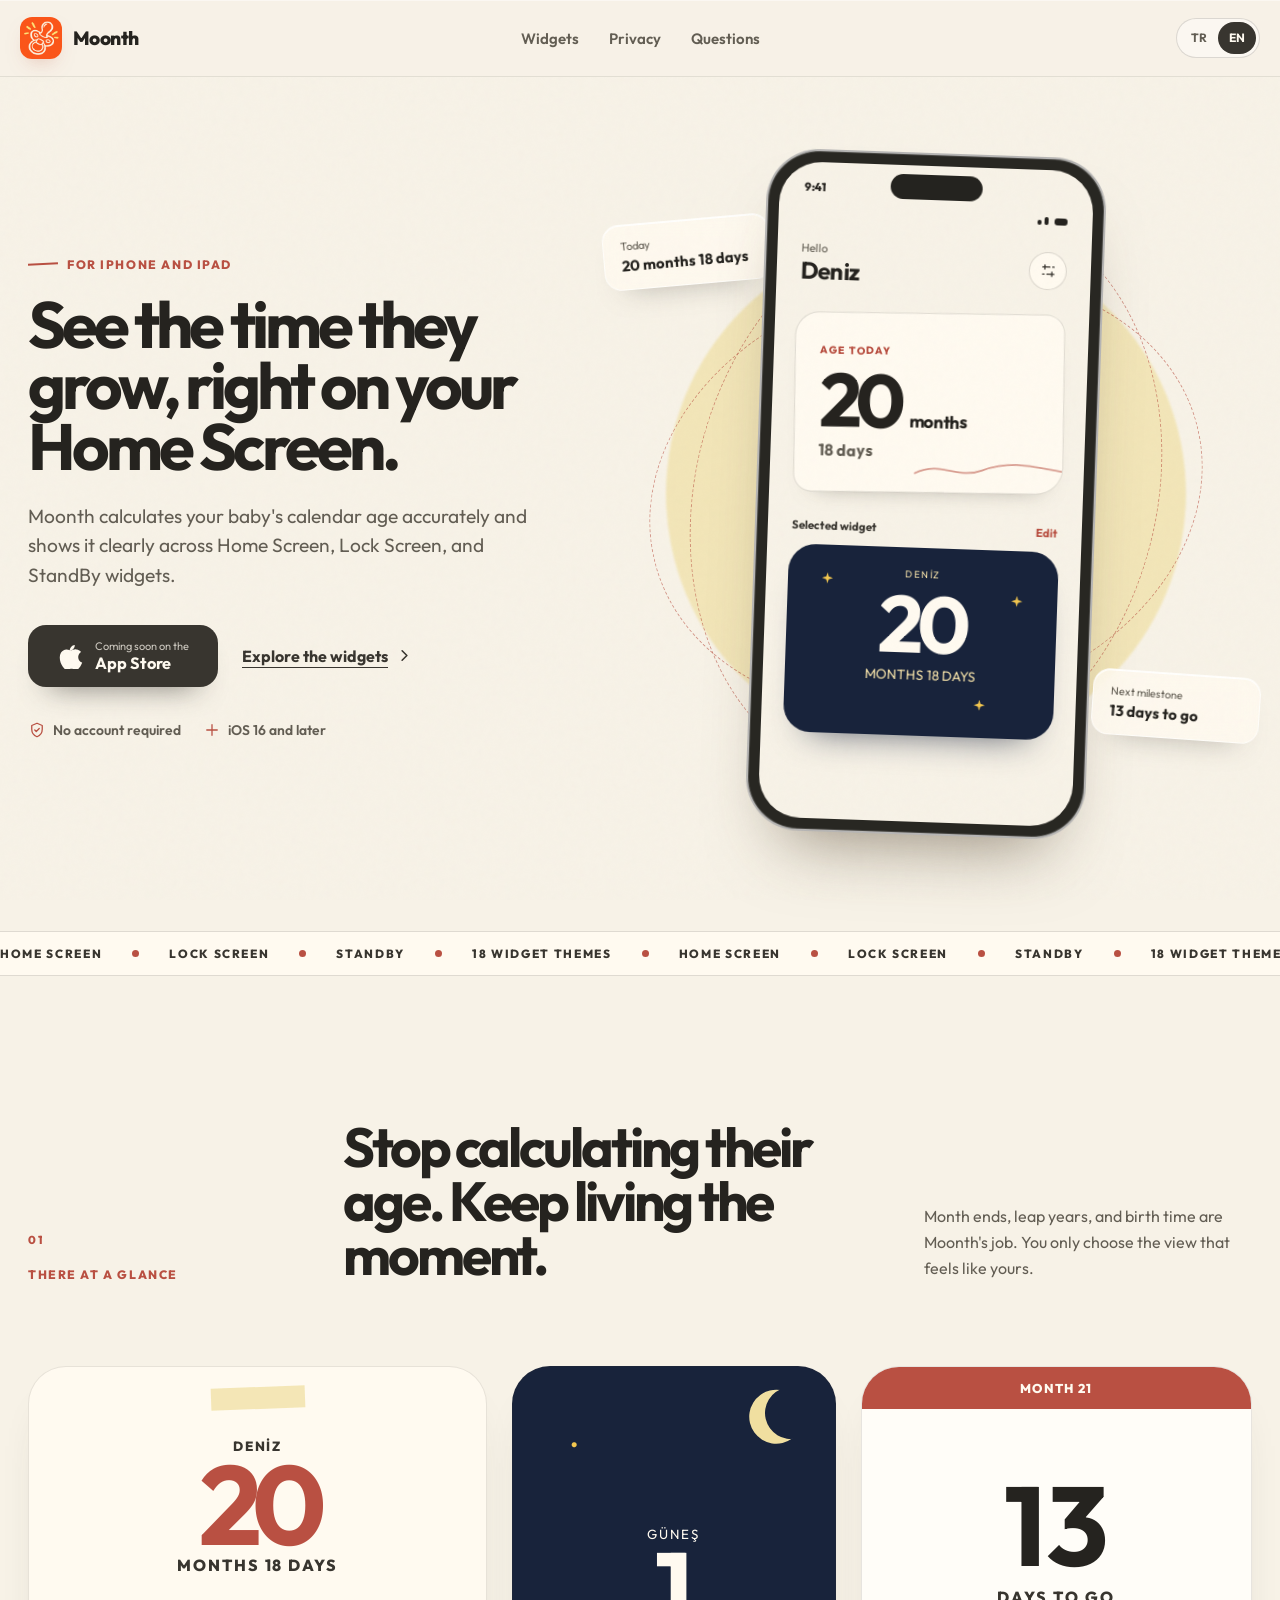
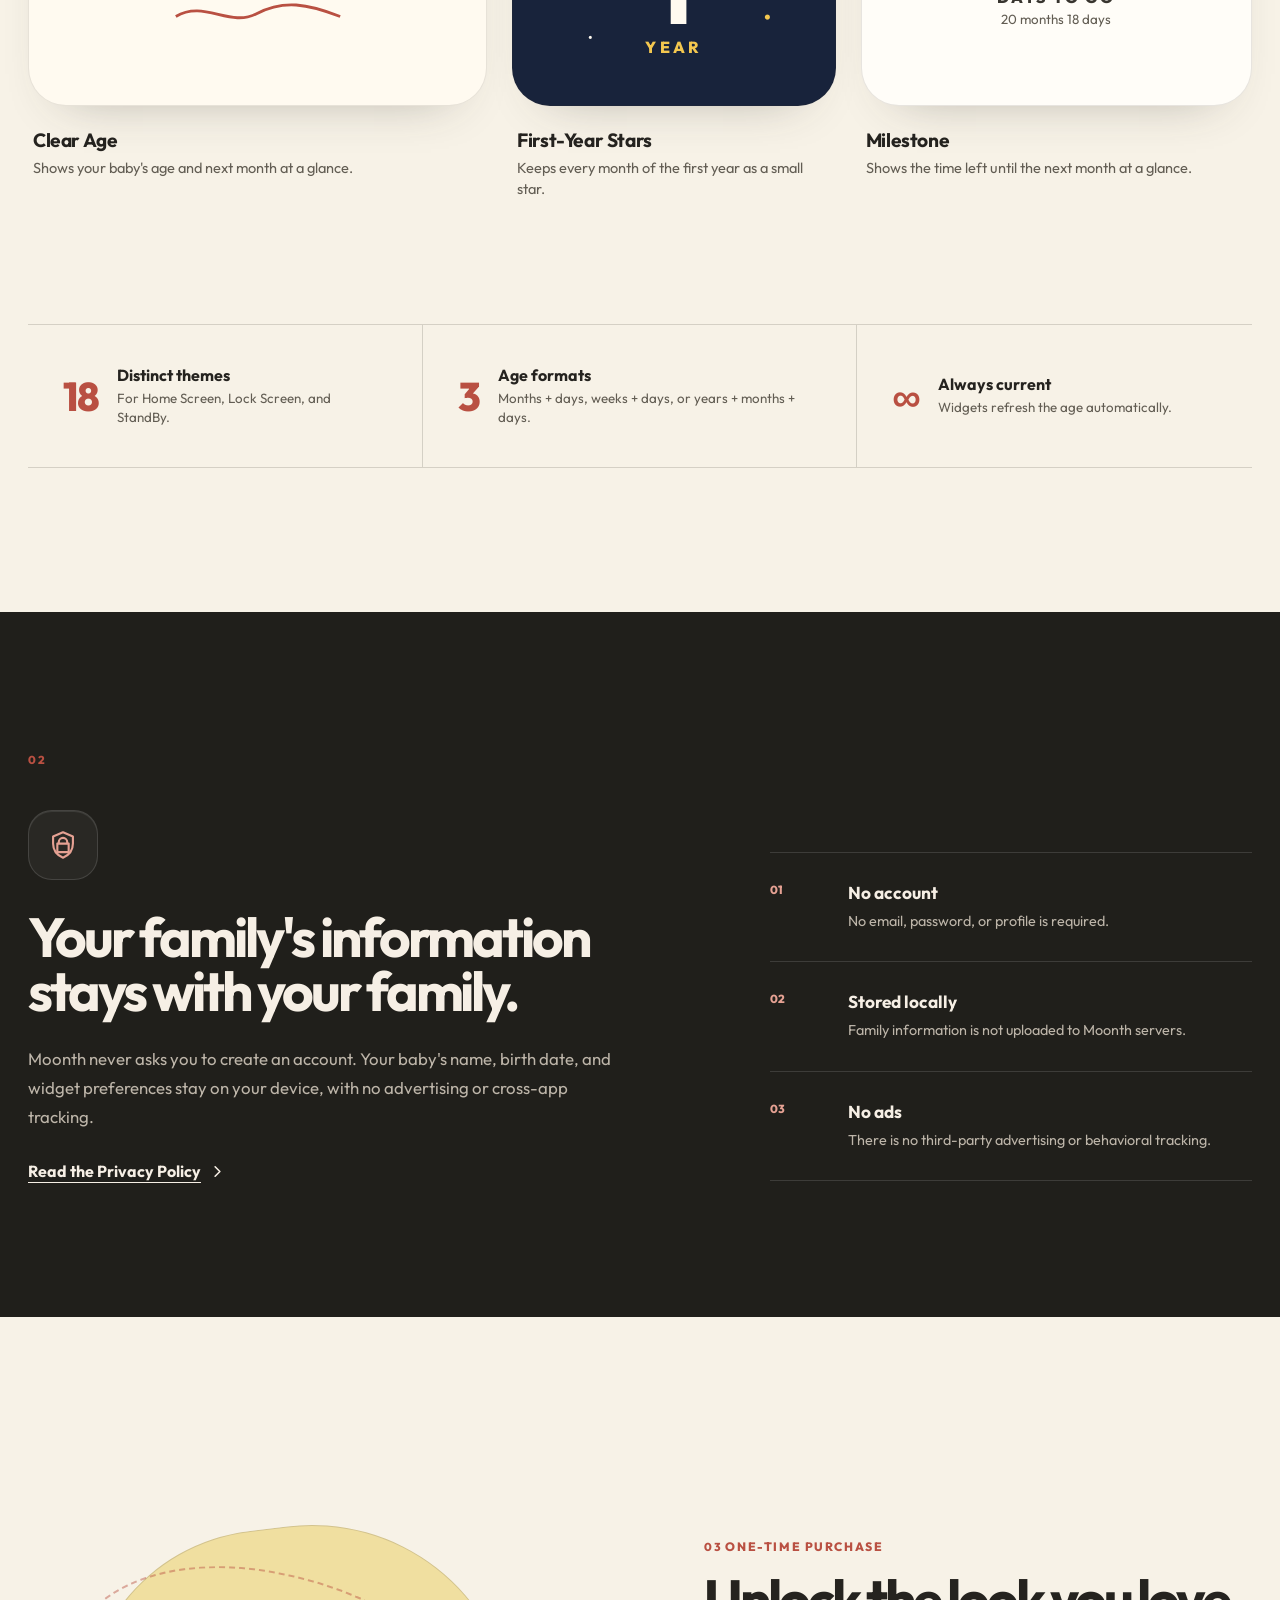
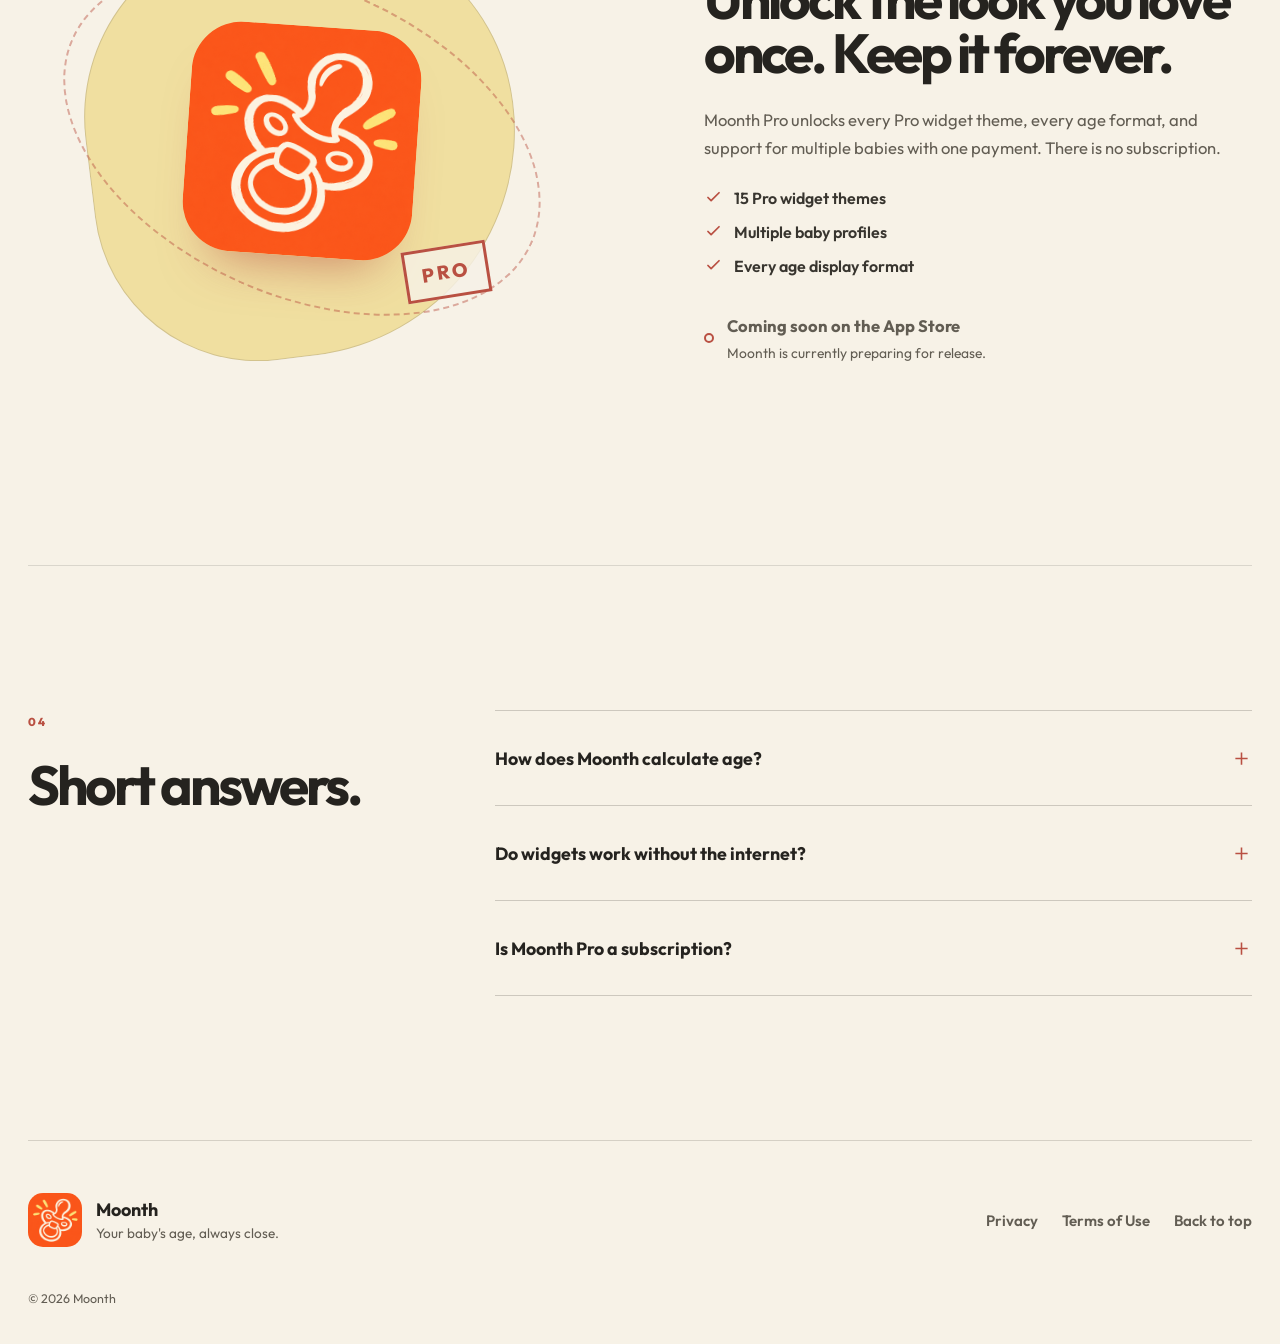
==== index.html @ f1e4c57f "feat: Moonth bebek aylık yaş takibi ve widget altyapısı - Native iOS & WidgetKit: SwiftUI mimarisi, " ====
<!doctype html>
<html lang="tr">
<head>
  <meta charset="utf-8">
  <meta name="viewport" content="width=device-width, initial-scale=1">
  <meta name="theme-color" content="#f7f2e7">
  <meta name="description" content="Moonth, bebeğinizin yaşını takvimsel olarak hesaplar ve ana ekran ile kilit ekranı widget'larında gösterir.">
  <meta property="og:type" content="website">
  <meta property="og:title" content="Moonth — Bebeğinizin yaşı, her an yanınızda">
  <meta property="og:description" content="Takvimsel yaş, güzel widget'lar ve özel anlar. Hesap açmadan, verileriniz cihazınızda kalır.">
  <meta property="og:image" content="assets/app-icon.png">
  <meta property="og:locale" content="tr_TR">
  <title>Moonth — Baby Month Counter</title>
  <link rel="icon" href="assets/app-icon.png">
  <link rel="apple-touch-icon" href="assets/app-icon.png">
  <link rel="stylesheet" href="styles.css?v=3">
  <script src="script.js?v=4" defer></script>
</head>
<body>
  <a class="skip-link" href="#main" data-i18n="skip">İçeriğe geç</a>

  <header class="site-header">
    <nav class="nav-shell" aria-label="Ana menü">
      <a class="brand" href="#top" aria-label="Moonth ana sayfa">
        <img src="assets/app-icon.png" alt="" width="42" height="42">
        <span>Moonth</span>
      </a>
      <div class="nav-links">
        <a href="#widgets" data-i18n="navWidgets">Widget'lar</a>
        <a href="#privacy" data-i18n="navPrivacy">Gizlilik</a>
        <a href="#questions" data-i18n="navQuestions">Sorular</a>
      </div>
      <div class="language-switch" role="group" aria-label="Dil seçimi">
        <button class="language-button is-active" type="button" data-language="tr" aria-pressed="true">TR</button>
        <button class="language-button" type="button" data-language="en" aria-pressed="false">EN</button>
      </div>
    </nav>
  </header>

  <main id="main">
    <section class="hero" id="top">
      <div class="hero-copy reveal">
        <div class="eyebrow"><span class="eyebrow-mark"></span><span data-i18n="eyebrow">iPhone ve iPad için</span></div>
        <h1 data-i18n="heroTitle">Büyürken geçen zamanı, ana ekranınızda görün.</h1>
        <p class="hero-lead" data-i18n="heroLead">Moonth, bebeğinizin takvimsel yaşını doğru hesaplar; ana ekran, kilit ekranı ve StandBy widget'larında sakin ve anlaşılır biçimde gösterir.</p>
        <div class="hero-actions">
          <a class="button button-primary" href="#download">
            <svg aria-hidden="true" viewBox="0 0 24 24"><path d="M15.2 5.4c.8-1 1.3-2.3 1.2-3.6-1.2.1-2.6.8-3.4 1.8-.7.8-1.3 2.1-1.2 3.3 1.3.1 2.6-.6 3.4-1.5ZM19.6 13.1c0-3.1 2.6-4.6 2.7-4.7-1.5-2.2-3.8-2.5-4.6-2.5-2-.2-3.8 1.1-4.8 1.1-1 0-2.5-1.1-4.1-1-2.1 0-4.1 1.2-5.2 3.1-2.2 3.8-.6 9.5 1.6 12.6 1.1 1.5 2.3 3.2 4 3.1 1.6-.1 2.2-1 4.2-1 1.9 0 2.5 1 4.2 1 1.7 0 2.8-1.5 3.9-3.1 1.2-1.8 1.7-3.5 1.7-3.6-.1 0-3.6-1.4-3.6-5Z"/></svg>
            <span><small data-i18n="downloadLabel">App Store'da</small><strong data-i18n="downloadText">Yakında</strong></span>
          </a>
          <a class="text-link" href="#widgets"><span data-i18n="explore">Widget'ları keşfet</span><svg aria-hidden="true" viewBox="0 0 24 24"><path d="m9 18 6-6-6-6"/></svg></a>
        </div>
        <div class="trust-line" aria-label="Ürün özellikleri">
          <span><svg aria-hidden="true" viewBox="0 0 24 24"><path d="M12 3 5 6v5c0 4.8 2.9 8.3 7 10 4.1-1.7 7-5.2 7-10V6l-7-3Z"/><path d="m9 12 2 2 4-4"/></svg><span data-i18n="trustPrivate">Hesap gerektirmez</span></span>
          <span><svg aria-hidden="true" viewBox="0 0 24 24"><path d="M5 12h14M12 5v14"/></svg><span data-i18n="trustIos">iOS 16 ve üzeri</span></span>
        </div>
      </div>

      <div class="hero-visual reveal" aria-label="Moonth uygulama ve widget önizlemesi">
        <div class="orbit orbit-one"></div>
        <div class="orbit orbit-two"></div>
        <div class="floating-note note-top"><span data-i18n="noteAge">Bugün</span><strong data-i18n="sampleAge">20 ay 18 gün</strong></div>
        <div class="phone" role="img" aria-label="Moonth uygulama ekranı">
          <div class="phone-speaker"></div>
          <div class="phone-screen">
            <div class="phone-status"><span>9:41</span><span class="status-symbols"><i></i><i></i><i></i></span></div>
            <div class="app-head"><div><span data-i18n="greeting">Merhaba</span><strong>Deniz</strong></div><div class="round-control"><svg aria-hidden="true" viewBox="0 0 24 24"><path d="M4 7h10M18 7h2M4 17h2M10 17h10M7 4v6M17 14v6"/></svg></div></div>
            <div class="age-paper">
              <span data-i18n="ageLabel">Bugünkü yaşı</span>
              <strong>20 <em data-i18n="months">ay</em></strong>
              <p>18 <span data-i18n="days">gün</span></p>
              <svg class="paper-line" aria-hidden="true" viewBox="0 0 180 30"><path d="M3 20c30-15 50 7 78-4s49-8 96 1"/></svg>
            </div>
            <div class="mini-title"><strong data-i18n="selectedWidget">Seçili widget</strong><span data-i18n="edit">Düzenle</span></div>
            <div class="widget-preview">
              <div class="star star-a"></div><div class="star star-b"></div><div class="star star-c"></div>
              <span>DENİZ</span><strong>20</strong><p data-i18n="sampleAgeCompact"><b>AY</b> 18 GÜN</p>
            </div>
          </div>
        </div>
        <div class="floating-note note-bottom"><span data-i18n="nextMilestone">Sonraki dönüm noktası</span><strong data-i18n="nextMilestoneValue">13 gün kaldı</strong></div>
      </div>
    </section>

    <section class="marquee" aria-hidden="true">
      <div class="marquee-track">
        <span data-i18n="marqueeHome">ANA EKRAN</span><i></i><span data-i18n="marqueeLock">KİLİT EKRANI</span><i></i><span>STANDBY</span><i></i><span data-i18n="marqueeThemes">18 WIDGET TEMASI</span><i></i><span data-i18n="marqueeHome">ANA EKRAN</span><i></i><span data-i18n="marqueeLock">KİLİT EKRANI</span><i></i><span>STANDBY</span><i></i><span data-i18n="marqueeThemes">18 WIDGET TEMASI</span><i></i>
      </div>
    </section>

    <section class="section widgets-section" id="widgets">
      <div class="section-heading reveal">
        <div><span class="section-index">01</span><span class="eyebrow" data-i18n="widgetsEyebrow">Her bakışta yanında</span></div>
        <h2 data-i18n="widgetsTitle">Yaşını hesaplamak yerine, anı yaşamaya devam edin.</h2>
        <p data-i18n="widgetsLead">Ay sonları, artık yıllar ve doğum saati Moonth'un işi. Siz yalnızca size uygun görünümü seçin.</p>
      </div>

      <div class="widget-gallery reveal">
        <article class="widget-item widget-paper">
          <div class="widget-canvas">
            <span class="tape"></span><small>DENİZ</small><strong>20</strong><p data-i18n="sampleAgeCompact">AY 18 GÜN</p><svg aria-hidden="true" viewBox="0 0 120 30"><path d="M2 18c20-12 38 8 57-2s36-7 59 2"/></svg>
          </div>
          <h3 data-i18n="themeNotebook">Net Yaş</h3>
          <p data-i18n="themeNotebookDesc">Sıcak, kişisel ve her duvar kâğıdına uyumlu.</p>
        </article>
        <article class="widget-item widget-night">
          <div class="widget-canvas">
            <div class="moon-shape"></div><div class="night-stars"></div><small>GÜNEŞ</small><strong>1</strong><p data-i18n="year">YIL</p>
          </div>
          <h3 data-i18n="themeNight">İlk Yıl Yıldızları</h3>
          <p data-i18n="themeNightDesc">İlk yılın her ayını küçük bir yıldızla saklar.</p>
        </article>
        <article class="widget-item widget-mile">
          <div class="widget-canvas">
            <div class="mile-band" data-i18n="monthTwentyOne">21. AY</div><strong>13</strong><p data-i18n="daysLeft">GÜN KALDI</p><small data-i18n="sampleAge">20 ay 18 gün</small>
          </div>
          <h3 data-i18n="themeMilestone">Kilometre Taşı</h3>
          <p data-i18n="themeMilestoneDesc">Bir sonraki aya kalan zamanı net gösterir.</p>
        </article>
      </div>

      <div class="feature-lines reveal">
        <div><span>18</span><p><strong data-i18n="featureThemes">Farklı tema</strong><small data-i18n="featureThemesDesc">Ana ekran, kilit ekranı ve StandBy için.</small></p></div>
        <div><span>3</span><p><strong data-i18n="featureFormats">Yaş formatı</strong><small data-i18n="featureFormatsDesc">Ay + gün, hafta + gün veya yıl + ay + gün.</small></p></div>
        <div><span>∞</span><p><strong data-i18n="featureMoments">Her gün güncel</strong><small data-i18n="featureMomentsDesc">Widget'lar yaş bilgisini kendileri yeniler.</small></p></div>
      </div>
    </section>

    <section class="privacy-section" id="privacy">
      <div class="privacy-shell">
        <div class="privacy-copy reveal">
          <span class="section-index">02</span>
          <div class="privacy-symbol"><svg aria-hidden="true" viewBox="0 0 24 24"><path d="M12 3 5 6v5c0 4.8 2.9 8.3 7 10 4.1-1.7 7-5.2 7-10V6l-7-3Z"/><path d="M9 11v-1a3 3 0 0 1 6 0v1M8 11h8v6H8z"/></svg></div>
          <h2 data-i18n="privacyTitle">Ailenizin bilgisi, ailenizde kalır.</h2>
          <p data-i18n="privacyLead">Moonth hesap açmanızı istemez. Bebeğinizin adı, doğum tarihi ve widget tercihleriniz cihazınızda tutulur; reklam veya çapraz uygulama takibi yapılmaz.</p>
          <a class="text-link text-link-light" href="privacy.html"><span data-i18n="readPrivacy">Gizlilik politikasını okuyun</span><svg aria-hidden="true" viewBox="0 0 24 24"><path d="m9 18 6-6-6-6"/></svg></a>
        </div>
        <div class="privacy-list reveal">
          <div><span>01</span><p><strong data-i18n="privacyNoAccount">Hesap yok</strong><small data-i18n="privacyNoAccountDesc">E-posta, parola veya profil oluşturmanız gerekmez.</small></p></div>
          <div><span>02</span><p><strong data-i18n="privacyLocal">Yerel saklama</strong><small data-i18n="privacyLocalDesc">Aile bilgileri Moonth sunucularına yüklenmez.</small></p></div>
          <div><span>03</span><p><strong data-i18n="privacyNoAds">Reklam yok</strong><small data-i18n="privacyNoAdsDesc">Üçüncü taraf reklam ve davranış takibi bulunmaz.</small></p></div>
        </div>
      </div>
    </section>

    <section class="section pro-section" id="download">
      <div class="pro-art reveal" aria-hidden="true">
        <div class="pro-orbit"></div>
        <img src="assets/app-icon.png" alt="" width="230" height="230">
        <span class="pro-stamp">PRO</span>
      </div>
      <div class="pro-copy reveal">
        <span class="section-index">03</span>
        <span class="eyebrow" data-i18n="proEyebrow">Tek seferlik satın alım</span>
        <h2 data-i18n="proTitle">Sevdiğiniz görünümü bir kez açın, hep kullanın.</h2>
        <p data-i18n="proLead">Moonth Pro; tüm Pro widget temalarını, tüm yaş formatlarını ve birden fazla bebek desteğini tek ödemeyle açar. Abonelik yoktur.</p>
        <ul>
          <li><svg aria-hidden="true" viewBox="0 0 24 24"><path d="m5 12 4 4L19 6"/></svg><span data-i18n="proItem1">15 Pro widget teması</span></li>
          <li><svg aria-hidden="true" viewBox="0 0 24 24"><path d="m5 12 4 4L19 6"/></svg><span data-i18n="proItem2">Birden fazla bebek profili</span></li>
          <li><svg aria-hidden="true" viewBox="0 0 24 24"><path d="m5 12 4 4L19 6"/></svg><span data-i18n="proItem3">Tüm yaş gösterim biçimleri</span></li>
        </ul>
        <div class="release-note"><span></span><p><strong data-i18n="comingSoon">App Store'da yakında</strong><small data-i18n="comingSoonDesc">Moonth şu anda yayına hazırlanıyor.</small></p></div>
      </div>
    </section>

    <section class="section faq-section" id="questions">
      <div class="faq-heading reveal">
        <span class="section-index">04</span>
        <h2 data-i18n="faqTitle">Kısa cevaplar.</h2>
      </div>
      <div class="faq-list reveal">
        <details>
          <summary><span data-i18n="faqOneQ">Moonth yaş hesabını nasıl yapıyor?</span><svg aria-hidden="true" viewBox="0 0 24 24"><path d="M12 5v14M5 12h14"/></svg></summary>
          <p data-i18n="faqOneA">Takvim aylarını esas alır; ay sonu ve artık yıl gibi durumları otomatik olarak doğru biçimde ele alır.</p>
        </details>
        <details>
          <summary><span data-i18n="faqTwoQ">Widget'lar internet olmadan çalışır mı?</span><svg aria-hidden="true" viewBox="0 0 24 24"><path d="M12 5v14M5 12h14"/></svg></summary>
          <p data-i18n="faqTwoA">Evet. Yaş bilgisi cihazınızda hesaplanır ve widget tarafından düzenli olarak güncellenir.</p>
        </details>
        <details>
          <summary><span data-i18n="faqThreeQ">Moonth Pro abonelik mi?</span><svg aria-hidden="true" viewBox="0 0 24 24"><path d="M12 5v14M5 12h14"/></svg></summary>
          <p data-i18n="faqThreeA">Hayır. Moonth Pro tek seferlik, yenilenmeyen bir uygulama içi satın alımdır.</p>
        </details>
      </div>
    </section>
  </main>

  <footer class="site-footer">
    <div class="footer-brand"><img src="assets/app-icon.png" alt="" width="54" height="54"><div><strong>Moonth</strong><span data-i18n="footerTagline">Bebeğinizin yaşı, her an yanınızda.</span></div></div>
    <div class="footer-links">
      <a href="privacy.html" data-i18n="footerPrivacy">Gizlilik</a>
      <a href="terms.html" data-i18n="footerTerms">Kullanım Koşulları</a>
      <a href="#top" data-i18n="backTop">Başa dön</a>
    </div>
    <p>© <span id="year">2026</span> Moonth</p>
  </footer>
</body>
</html>
---- styles.css ----
@import url('https://fonts.googleapis.com/css2?family=Outfit:wght@400;500;600;700;800&display=swap');

:root {
  color-scheme: light;
  --ground: #f7f2e7;
  --paper: #fffaf0;
  --surface: #fffdf8;
  --ink: #38352f;
  --ink-strong: #25231f;
  --muted: #625d53;
  --line: #b3ac9d;
  --accent: #b95042;
  --accent-soft: #f0d1c7;
  --highlight: #f0dfa0;
  --dark: #201f1b;
  --dark-muted: #bdb5a9;
  --max: 1240px;
  --ease: cubic-bezier(.16, 1, .3, 1);
}

* { box-sizing: border-box; }
html { scroll-behavior: smooth; }
body { margin: 0; overflow-x: hidden; background: var(--ground); color: var(--ink); font-family: "Outfit", ui-rounded, -apple-system, BlinkMacSystemFont, "Segoe UI", sans-serif; }
body::after { content: ""; position: fixed; inset: 0; pointer-events: none; opacity: .18; background-image: url("data:image/svg+xml,%3Csvg viewBox='0 0 180 180' xmlns='http://www.w3.org/2000/svg'%3E%3Cfilter id='n'%3E%3CfeTurbulence type='fractalNoise' baseFrequency='.75' numOctaves='3' stitchTiles='stitch'/%3E%3C/filter%3E%3Crect width='100%25' height='100%25' filter='url(%23n)' opacity='.12'/%3E%3C/svg%3E"); mix-blend-mode: multiply; }
a { color: inherit; }
button, a { -webkit-tap-highlight-color: transparent; }
svg { display: block; }
.skip-link { position: fixed; top: 12px; left: 12px; z-index: 20; transform: translateY(-150%); padding: 10px 14px; border-radius: 10px; background: var(--dark); color: white; }
.skip-link:focus { transform: translateY(0); }
.site-header { position: sticky; top: 0; z-index: 10; border-bottom: 1px solid rgba(56,53,47,.1); background: rgba(247,242,231,.86); backdrop-filter: blur(18px); box-shadow: inset 0 1px 0 rgba(255,255,255,.45); }
.nav-shell { width: min(calc(100% - 40px), var(--max)); min-height: 76px; margin: auto; display: grid; grid-template-columns: 1fr auto 1fr; align-items: center; gap: 28px; }
.brand { width: max-content; display: inline-flex; align-items: center; gap: 11px; color: var(--ink-strong); font-size: 1.2rem; font-weight: 800; text-decoration: none; letter-spacing: -.03em; }
.brand img { border-radius: 12px; box-shadow: 0 9px 22px -12px rgba(185,80,66,.65); }
.nav-links { display: flex; gap: 30px; }
.nav-links a, .footer-links a { color: var(--muted); font-size: .94rem; font-weight: 600; text-decoration: none; transition: color .25s var(--ease); }
.nav-links a:hover, .footer-links a:hover { color: var(--accent); }
.language-switch { justify-self: end; display: flex; padding: 3px; border: 1px solid rgba(56,53,47,.16); border-radius: 999px; background: rgba(255,255,255,.4); }
.language-button { min-width: 38px; min-height: 32px; border: 0; border-radius: 999px; background: transparent; color: var(--muted); font: 700 .75rem/1 "Outfit", sans-serif; cursor: pointer; transition: transform .25s var(--ease), background .25s var(--ease), color .25s var(--ease); }
.language-button.is-active { background: var(--ink); color: var(--paper); }
.language-button:active { transform: scale(.96); }

.hero { width: min(calc(100% - 56px), var(--max)); min-height: calc(100dvh - 76px); margin: auto; display: grid; grid-template-columns: minmax(0, .9fr) minmax(480px, 1.1fr); align-items: center; gap: 40px; padding: 72px 0 92px; }
.hero-copy { align-self: center; max-width: 620px; }
.eyebrow { display: inline-flex; align-items: center; gap: 9px; color: var(--accent); font-size: .76rem; font-weight: 800; letter-spacing: .13em; text-transform: uppercase; }
.eyebrow-mark { width: 30px; height: 2px; background: currentColor; transform: rotate(-3deg); }
h1, h2, h3, p { margin-top: 0; }
h1 { max-width: 13ch; margin: 22px 0 24px; color: var(--ink-strong); font-size: clamp(3.15rem, 5.1vw, 5.55rem); line-height: .94; letter-spacing: -.06em; }
.hero-lead { max-width: 57ch; margin-bottom: 34px; color: var(--muted); font-size: clamp(1.05rem, 1.5vw, 1.27rem); line-height: 1.55; }
.hero-actions { display: flex; align-items: center; flex-wrap: wrap; gap: 24px; }
.button { display: inline-flex; align-items: center; justify-content: center; gap: 12px; min-height: 62px; padding: 11px 22px; border-radius: 18px; text-decoration: none; transition: transform .3s var(--ease), background .3s var(--ease); }
.button:active, .text-link:active { transform: scale(.98); }
.button-primary { min-width: 190px; background: var(--ink); color: #fffaf0; box-shadow: 0 18px 30px -22px rgba(32,31,27,.8); }
.button-primary:hover { background: var(--accent); transform: translateY(-2px); }
.button svg { width: 26px; fill: currentColor; }
.button span { display: grid; text-align: left; }
.button small { font-size: .69rem; line-height: 1; opacity: .74; }
.button strong { margin-top: 3px; font-size: 1.02rem; line-height: 1; }
.text-link { display: inline-flex; align-items: center; gap: 7px; font-weight: 700; text-underline-offset: 5px; transition: gap .25s var(--ease), transform .25s var(--ease); }
.text-link:hover { gap: 12px; }
.text-link svg { width: 19px; fill: none; stroke: currentColor; stroke-width: 2; stroke-linecap: round; stroke-linejoin: round; }
.trust-line { display: flex; flex-wrap: wrap; gap: 22px; margin-top: 34px; color: var(--muted); font-size: .87rem; font-weight: 600; }
.trust-line > span { display: inline-flex; align-items: center; gap: 7px; }
.trust-line svg { width: 18px; fill: none; stroke: var(--accent); stroke-width: 1.7; stroke-linecap: round; stroke-linejoin: round; }

.hero-visual { position: relative; min-height: 690px; display: grid; place-items: center; isolation: isolate; }
.hero-visual::before { content: ""; position: absolute; width: 520px; height: 520px; border-radius: 50%; background: var(--highlight); opacity: .66; filter: blur(1px); z-index: -3; }
.orbit { position: absolute; border: 1.5px dashed rgba(185,80,66,.55); border-radius: 50%; z-index: -2; animation: orbit 30s linear infinite; }
.orbit-one { width: 560px; height: 430px; transform: rotate(-14deg); }
.orbit-two { width: 460px; height: 590px; transform: rotate(17deg); animation-direction: reverse; animation-duration: 36s; }
.phone { position: relative; width: 340px; height: 682px; padding: 11px; border: 2px solid rgba(255,255,255,.66); border-radius: 53px; background: #282722; box-shadow: 0 42px 70px -38px rgba(70,55,35,.58), inset 0 0 0 1px rgba(255,255,255,.15); transform: rotate(2deg); animation: phone-float 6s var(--ease) infinite alternate; }
.phone-speaker { position: absolute; z-index: 2; top: 20px; left: 50%; width: 92px; height: 25px; border-radius: 999px; background: #24231f; transform: translateX(-50%); }
.phone-screen { height: 100%; overflow: hidden; border-radius: 42px; background: var(--ground); }
.phone-status { height: 55px; padding: 17px 25px 0; display: flex; justify-content: space-between; color: var(--ink-strong); font-size: .72rem; font-weight: 800; }
.status-symbols { display: flex; align-items: end; gap: 3px; }
.status-symbols i { display: block; width: 4px; border-radius: 2px; background: currentColor; }
.status-symbols i:nth-child(1) { height: 5px; }.status-symbols i:nth-child(2) { height: 8px; }.status-symbols i:nth-child(3) { width: 13px; height: 7px; margin-left: 3px; border-radius: 3px; }
.app-head { padding: 23px 24px 14px; display: flex; justify-content: space-between; align-items: center; }
.app-head > div:first-child { display: grid; }
.app-head span { color: var(--muted); font-size: .72rem; }
.app-head strong { color: var(--ink-strong); font-size: 1.48rem; letter-spacing: -.035em; }
.round-control { width: 38px; height: 38px; display: grid; place-items: center; border: 1px solid rgba(56,53,47,.18); border-radius: 50%; background: var(--paper); }
.round-control svg { width: 17px; fill: none; stroke: var(--ink); stroke-width: 1.8; stroke-linecap: round; }
.age-paper { position: relative; margin: 10px 22px 0; padding: 25px 24px 31px; overflow: hidden; border: 1px solid rgba(56,53,47,.15); border-radius: 24px 19px 27px 18px; background: var(--paper); box-shadow: 0 14px 25px -23px rgba(56,53,47,.6); transform: rotate(-1.2deg); }
.age-paper > span { color: var(--accent); font-size: .65rem; font-weight: 800; letter-spacing: .1em; text-transform: uppercase; }
.age-paper strong { display: block; margin-top: 8px; color: var(--ink-strong); font-size: 4.7rem; line-height: .9; letter-spacing: -.07em; }
.age-paper strong em { font-size: 1.1rem; font-style: normal; letter-spacing: -.02em; }
.age-paper p { margin: 6px 0 0; color: var(--muted); font-size: 1rem; font-weight: 700; }
.paper-line { position: absolute; right: -5px; bottom: 10px; width: 155px; fill: none; stroke: var(--accent); stroke-width: 2; stroke-linecap: round; opacity: .55; }
.mini-title { margin: 28px 24px 12px; display: flex; justify-content: space-between; align-items: center; font-size: .72rem; }
.mini-title span { color: var(--accent); font-weight: 700; }
.widget-preview { position: relative; min-height: 188px; margin: 0 22px; padding: 20px; overflow: hidden; border-radius: 27px; background: #18233b; color: #f9e5ab; text-align: center; box-shadow: 0 22px 36px -26px rgba(24,35,59,.8); }
.widget-preview > span { display: block; font-size: .6rem; letter-spacing: .16em; }
.widget-preview > strong { display: block; margin-top: 8px; color: #fffaf0; font-size: 5rem; line-height: .9; letter-spacing: -.08em; }
.widget-preview p { margin: 6px 0 0; font-size: .85rem; }.widget-preview b { color: #f3c74f; }
.star { position: absolute; width: 11px; height: 11px; background: #f3c74f; clip-path: polygon(50% 0,61% 36%,100% 50%,61% 64%,50% 100%,39% 64%,0 50%,39% 36%); animation: twinkle 2.4s var(--ease) infinite alternate; }
.star-a { top: 28px; left: 34px; }.star-b { top: 45px; right: 35px; animation-delay: .7s; }.star-c { bottom: 27px; right: 69px; animation-delay: 1.2s; }
.floating-note { position: absolute; display: grid; gap: 3px; min-width: 168px; padding: 14px 17px; border: 1px solid rgba(255,255,255,.62); border-radius: 17px; background: rgba(255,250,240,.78); backdrop-filter: blur(14px); box-shadow: inset 0 1px 0 rgba(255,255,255,.9), 0 18px 30px -24px rgba(56,53,47,.5); }
.floating-note span { color: var(--muted); font-size: .69rem; }.floating-note strong { color: var(--ink-strong); font-size: .93rem; }
.note-top { top: 70px; left: 2px; transform: rotate(-5deg); }.note-bottom { right: -8px; bottom: 100px; transform: rotate(4deg); }

.marquee { overflow: hidden; border-block: 1px solid rgba(56,53,47,.16); background: var(--paper); }
.marquee-track { width: max-content; display: flex; align-items: center; gap: 30px; padding: 14px 0; animation: marquee 30s linear infinite; }
.marquee span { color: var(--ink); font-size: .74rem; font-weight: 800; letter-spacing: .14em; }.marquee i { width: 7px; height: 7px; border-radius: 50%; background: var(--accent); }

.section { width: min(calc(100% - 56px), var(--max)); margin: auto; padding: 144px 0; }
.section-heading { display: grid; grid-template-columns: .65fr 1.3fr .8fr; align-items: end; gap: 48px; }
.section-heading > div { display: grid; justify-items: start; gap: 20px; }
.section-index { color: var(--accent); font-size: .72rem; font-weight: 800; letter-spacing: .15em; }
.section h2, .privacy-section h2 { margin-bottom: 0; color: var(--ink-strong); font-size: clamp(2.5rem, 4.3vw, 5rem); line-height: .98; letter-spacing: -.055em; }
.section-heading p { margin: 0; color: var(--muted); line-height: 1.65; }
.widget-gallery { margin-top: 84px; display: grid; grid-template-columns: 1.22fr .86fr 1.04fr; gap: 25px; align-items: start; }
.widget-item { min-width: 0; }
.widget-item:nth-child(2), .widget-item:nth-child(3) { margin-top: 0; }
.widget-canvas { position: relative; height: 340px; min-height: 0; overflow: hidden; border: 1px solid rgba(56,53,47,.12); border-radius: 38px; box-shadow: 0 24px 50px -38px rgba(56,53,47,.45); transition: transform .5s var(--ease); }
.widget-item:hover .widget-canvas { transform: translateY(-8px) rotate(.5deg); }
.widget-item h3 { margin: 22px 5px 5px; color: var(--ink-strong); font-size: 1.2rem; letter-spacing: -.02em; }
.widget-item > p { margin-inline: 5px; color: var(--muted); font-size: .91rem; line-height: 1.45; }
.widget-paper .widget-canvas { display: grid; place-content: center; background: #fffaf0; text-align: center; }
.widget-paper .widget-canvas small { font-weight: 800; letter-spacing: .13em; }.widget-paper .widget-canvas strong { color: var(--accent); font-size: 7rem; line-height: .9; letter-spacing: -.09em; }.widget-paper .widget-canvas p { font-weight: 800; letter-spacing: .12em; }.widget-paper .widget-canvas svg { width: 170px; fill: none; stroke: var(--accent); stroke-width: 2; }
.tape { position: absolute; top: 20px; left: 50%; width: 94px; height: 22px; background: rgba(240,223,160,.72); transform: translateX(-50%) rotate(-2deg); }
.widget-night .widget-canvas { display: grid; align-content: end; justify-items: center; padding-bottom: 48px; background: #18233b; color: #fffaf0; }
.widget-night .widget-canvas small { position: relative; z-index: 1; letter-spacing: .15em; }.widget-night .widget-canvas strong { position: relative; z-index: 1; font-size: 6.3rem; line-height: .9; }.widget-night .widget-canvas p { position: relative; z-index: 1; margin: 4px 0 0; color: #f3c74f; font-weight: 800; letter-spacing: .2em; }
.moon-shape { position: absolute; top: 20px; right: 18px; width: 52px; height: 52px; border-radius: 50%; box-shadow: -14px 6px 0 1px #f0dfa0; transform: rotate(9deg); }
.night-stars { position: absolute; inset: 0; background-image: radial-gradient(circle at 19% 23%, #f3c74f 0 2px, transparent 3px),radial-gradient(circle at 79% 74%, #f3c74f 0 2px, transparent 3px),radial-gradient(circle at 24% 80%, #fffaf0 0 1px, transparent 2px); }
.widget-mile .widget-canvas { display: grid; align-content: center; justify-items: center; background: #fffdf8; text-align: center; }
.mile-band { position: absolute; inset: 0 0 auto; padding: 13px; background: var(--accent); color: #fffaf0; font-size: .8rem; font-weight: 800; letter-spacing: .1em; }
.widget-mile .widget-canvas strong { margin-top: 35px; color: var(--ink-strong); font-size: 7rem; line-height: .8; }.widget-mile .widget-canvas p { margin: 17px 0 4px; font-weight: 800; letter-spacing: .14em; }.widget-mile .widget-canvas small { color: var(--muted); }
.feature-lines { margin-top: 110px; border-block: 1px solid rgba(56,53,47,.18); display: grid; grid-template-columns: 1fr 1.1fr 1fr; }
.feature-lines > div { min-height: 142px; display: grid; grid-template-columns: auto 1fr; align-items: center; gap: 19px; padding: 26px 35px; border-right: 1px solid rgba(56,53,47,.18); }.feature-lines > div:last-child { border-right: 0; }
.feature-lines > div > span { color: var(--accent); font-size: 2.5rem; font-weight: 800; letter-spacing: -.05em; }
.feature-lines p { display: grid; gap: 4px; margin: 0; }.feature-lines strong { color: var(--ink-strong); }.feature-lines small { color: var(--muted); line-height: 1.4; }

.privacy-section { background: var(--dark); color: #f6efe5; }
.privacy-shell { width: min(calc(100% - 56px), var(--max)); margin: auto; display: grid; grid-template-columns: 1.1fr .9fr; gap: 12vw; padding: 136px 0; }
.privacy-copy { max-width: 650px; }.privacy-symbol { width: 70px; height: 70px; margin: 42px 0 30px; display: grid; place-items: center; border: 1px solid rgba(255,255,255,.13); border-radius: 24px; background: rgba(255,255,255,.045); box-shadow: inset 0 1px 0 rgba(255,255,255,.09); }
.privacy-symbol svg { width: 34px; fill: none; stroke: #e5a193; stroke-width: 1.5; stroke-linecap: round; stroke-linejoin: round; }
.privacy-section h2 { color: #f6efe5; }.privacy-copy > p { max-width: 58ch; margin: 28px 0 30px; color: var(--dark-muted); font-size: 1.05rem; line-height: 1.7; }
.text-link-light { color: #f6efe5; }
.privacy-list { align-self: end; border-top: 1px solid rgba(255,255,255,.13); }
.privacy-list > div { display: grid; grid-template-columns: 56px 1fr; gap: 22px; padding: 29px 0; border-bottom: 1px solid rgba(255,255,255,.13); }
.privacy-list > div > span { color: #e5a193; font-size: .73rem; font-weight: 800; }.privacy-list p { display: grid; gap: 7px; margin: 0; }.privacy-list strong { font-size: 1.08rem; }.privacy-list small { color: var(--dark-muted); font-size: .9rem; line-height: 1.55; }

.pro-section { display: grid; grid-template-columns: 1fr 1fr; align-items: center; gap: 10vw; }
.pro-art { position: relative; min-width: 0; min-height: 560px; display: grid; place-items: center; isolation: isolate; }
.pro-art::before { content: ""; position: absolute; left: 50%; top: 50%; width: min(78%, 430px); aspect-ratio: 1; border: 1px solid rgba(56,53,47,.16); border-radius: 48% 52% 58% 42%; background: var(--highlight); transform: translate(-50%, -50%) rotate(-7deg); z-index: -2; }
.pro-art img { position: relative; border-radius: 50px; box-shadow: 0 35px 50px -32px rgba(185,80,66,.65); transform: rotate(4deg); animation: icon-float 5s var(--ease) infinite alternate; }
.pro-orbit { position: absolute; left: 50%; top: 50%; width: min(92%, 515px); height: 310px; border: 2px dashed rgba(185,80,66,.45); border-radius: 50%; transform: translate(-50%, -50%) rotate(24deg); z-index: -1; }
.pro-stamp { position: absolute; left: 50%; top: 50%; margin: 105px 0 0 102px; padding: 11px 15px; border: 3px solid var(--accent); color: var(--accent); background: rgba(247,242,231,.82); font-size: 1.2rem; font-weight: 800; letter-spacing: .14em; transform: rotate(-9deg); }
.pro-copy { max-width: 580px; }.pro-copy .eyebrow { margin: 22px 0 18px; }.pro-copy p { margin: 26px 0; color: var(--muted); font-size: 1.04rem; line-height: 1.68; }
.pro-copy ul { display: grid; gap: 14px; margin: 0; padding: 0; list-style: none; }.pro-copy li { display: flex; align-items: center; gap: 11px; font-weight: 600; }.pro-copy li svg { width: 19px; fill: none; stroke: var(--accent); stroke-width: 2.2; stroke-linecap: round; stroke-linejoin: round; }
.release-note { margin-top: 36px; display: flex; align-items: center; gap: 13px; }.release-note > span { width: 10px; height: 10px; border: 2px solid var(--accent); border-radius: 50%; animation: pulse 2s var(--ease) infinite; }.release-note p { display: grid; gap: 2px; margin: 0; }.release-note small { color: var(--muted); }

.faq-section { display: grid; grid-template-columns: .65fr 1.35fr; gap: 8vw; border-top: 1px solid rgba(56,53,47,.15); }.faq-heading h2 { margin-top: 28px; }
.faq-list { border-top: 1px solid rgba(56,53,47,.22); }.faq-list details { border-bottom: 1px solid rgba(56,53,47,.22); }.faq-list summary { min-height: 94px; display: flex; align-items: center; justify-content: space-between; gap: 24px; color: var(--ink-strong); font-size: 1.11rem; font-weight: 700; cursor: pointer; list-style: none; }.faq-list summary::-webkit-details-marker { display: none; }.faq-list summary svg { flex: 0 0 auto; width: 21px; fill: none; stroke: var(--accent); stroke-width: 1.8; transition: transform .35s var(--ease); }.faq-list details[open] summary svg { transform: rotate(45deg); }.faq-list details p { max-width: 65ch; margin: -5px 45px 28px 0; color: var(--muted); line-height: 1.65; }

.site-footer { width: min(calc(100% - 56px), var(--max)); margin: auto; padding: 52px 0 38px; border-top: 1px solid rgba(56,53,47,.18); display: grid; grid-template-columns: 1fr auto; align-items: center; gap: 28px; }.footer-brand { display: flex; align-items: center; gap: 14px; }.footer-brand img { border-radius: 15px; }.footer-brand div { display: grid; gap: 3px; }.footer-brand strong { color: var(--ink-strong); font-size: 1.12rem; }.footer-brand span { color: var(--muted); font-size: .85rem; }.footer-links { display: flex; flex-wrap: wrap; justify-content: flex-end; gap: 24px; }.site-footer > p { grid-column: 1/-1; margin: 16px 0 0; color: var(--muted); font-size: .78rem; }

.reveal { opacity: 0; transform: translateY(26px); transition: opacity .8s var(--ease), transform .8s var(--ease); }.reveal.is-visible { opacity: 1; transform: translateY(0); }
@keyframes phone-float { to { transform: translate3d(0,-12px,0) rotate(-.5deg); } }
@keyframes icon-float { to { transform: translate3d(0,-10px,0) rotate(-2deg); } }
@keyframes orbit { to { rotate: 360deg; } }
@keyframes twinkle { to { transform: scale(.55) rotate(45deg); opacity: .55; } }
@keyframes marquee { to { transform: translate3d(-50%,0,0); } }
@keyframes pulse { 50% { transform: scale(.72); opacity: .45; } }

@media (max-width: 980px) {
  .hero { grid-template-columns: 1fr 430px; gap: 10px; }.hero-visual { transform: scale(.88); transform-origin: center; }.section-heading { grid-template-columns: 1fr 1.5fr; }.section-heading > p { grid-column: 2; }.widget-gallery { grid-template-columns: 1fr 1fr; }.widget-item:nth-child(n) { margin-top: 0; }.feature-lines { grid-template-columns: 1fr; }.feature-lines > div { border-right: 0; border-bottom: 1px solid rgba(56,53,47,.18); }.feature-lines > div:last-child { border-bottom: 0; }.privacy-shell { gap: 8vw; }.pro-section { gap: 5vw; }
}

@media (max-width: 767px) {
  .nav-shell { width: min(calc(100% - 28px), var(--max)); min-height: 68px; grid-template-columns: 1fr auto; }.nav-links { display: none; }.brand img { width: 38px; height: 38px; }
  .hero { width: 100%; min-height: auto; grid-template-columns: 1fr; gap: 22px; padding: 58px 20px 62px; }.hero-copy { max-width: none; }.hero h1 { max-width: 11ch; font-size: clamp(3rem, 15vw, 4.6rem); }.hero-lead { font-size: 1rem; }.hero-actions { align-items: flex-start; flex-direction: column; gap: 20px; }.button-primary { width: 100%; }.trust-line { display: grid; gap: 12px; }
  .hero-visual { min-height: 610px; margin-top: 12px; transform: none; }.hero-visual::before { width: 370px; height: 370px; }.phone { width: 294px; height: 590px; border-radius: 46px; }.phone-screen { border-radius: 36px; }.phone-speaker { width: 78px; height: 22px; }.age-paper { padding: 20px; }.age-paper strong { font-size: 4rem; }.widget-preview { min-height: 158px; }.widget-preview > strong { font-size: 4.2rem; }.note-top { top: 30px; left: -7px; }.note-bottom { right: -5px; bottom: 50px; }.floating-note { min-width: 145px; padding: 11px 13px; }.orbit-one { width: 390px; height: 330px; }.orbit-two { width: 330px; height: 500px; }
  .section, .privacy-shell, .site-footer { width: 100%; padding-left: 20px; padding-right: 20px; }.section { padding-top: 94px; padding-bottom: 94px; }.section-heading { grid-template-columns: 1fr; gap: 25px; }.section-heading > p { grid-column: auto; }.section h2, .privacy-section h2 { font-size: clamp(2.55rem, 11vw, 4rem); }.widget-gallery { margin-top: 56px; display: flex; gap: 16px; overflow-x: auto; scroll-snap-type: x mandatory; padding: 0 20px 18px; margin-inline: -20px; scrollbar-width: none; }.widget-gallery::-webkit-scrollbar { display: none; }.widget-item { flex: 0 0 82vw; scroll-snap-align: center; }.widget-item:nth-child(n) { margin-top: 0; }.widget-canvas { height: 310px; }.feature-lines { margin-top: 60px; }.feature-lines > div { padding: 25px 8px; }
  .privacy-shell { grid-template-columns: 1fr; gap: 62px; padding-top: 92px; padding-bottom: 92px; }.privacy-symbol { margin-top: 34px; }.pro-section { grid-template-columns: 1fr; gap: 25px; }.pro-art { min-height: 420px; order: 2; }.pro-copy { order: 1; }.pro-art::before { width: 310px; }.pro-art img { width: 180px; height: 180px; border-radius: 40px; }.pro-orbit { width: min(92vw, 360px); height: 220px; }.pro-stamp { margin: 78px 0 0 68px; font-size: 1rem; }
  .faq-section { grid-template-columns: 1fr; gap: 45px; }.faq-list summary { min-height: 86px; }.site-footer { grid-template-columns: 1fr; padding-top: 42px; padding-bottom: 30px; }.footer-links { justify-content: flex-start; gap: 18px; }.site-footer > p { grid-column: auto; }
}

@media (prefers-reduced-motion: reduce) {
  html { scroll-behavior: auto; }
  *, *::before, *::after { animation-duration: .01ms !important; animation-iteration-count: 1 !important; transition-duration: .01ms !important; }
  .reveal { opacity: 1; transform: none; }
}
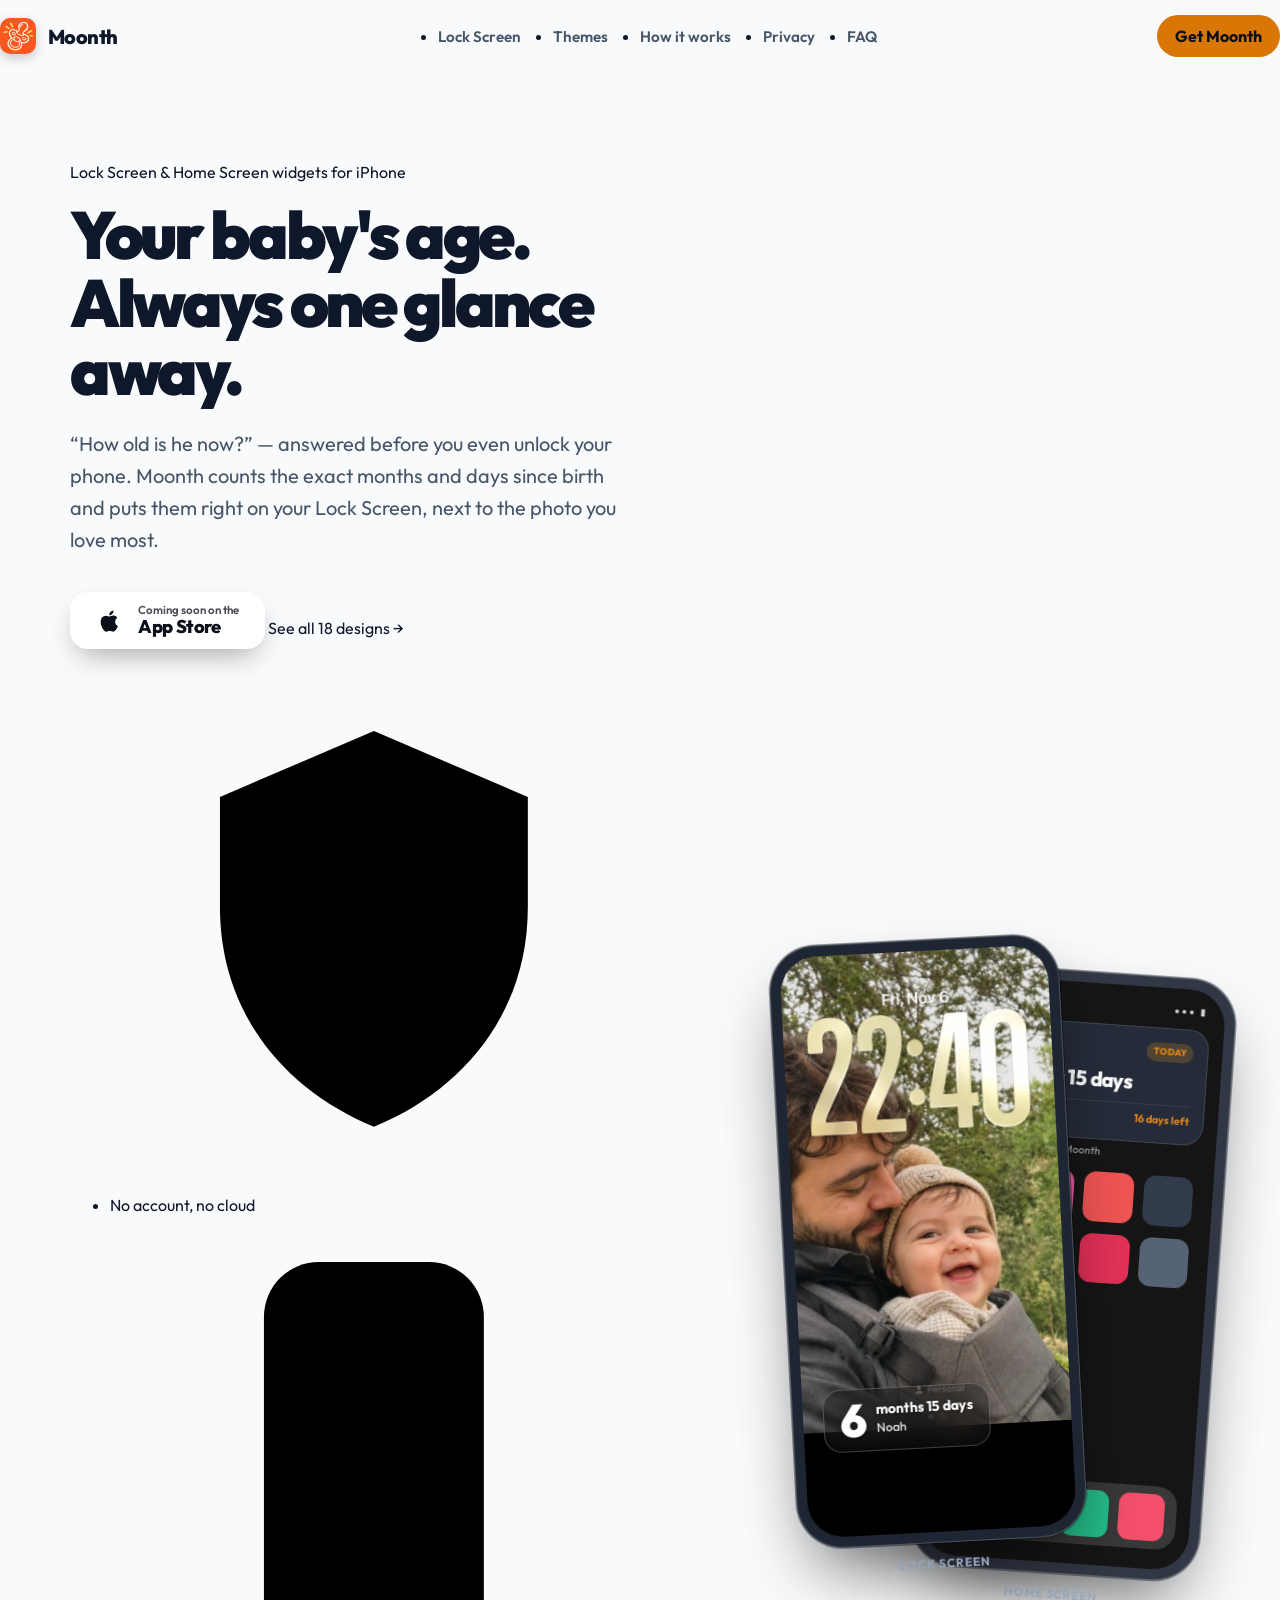
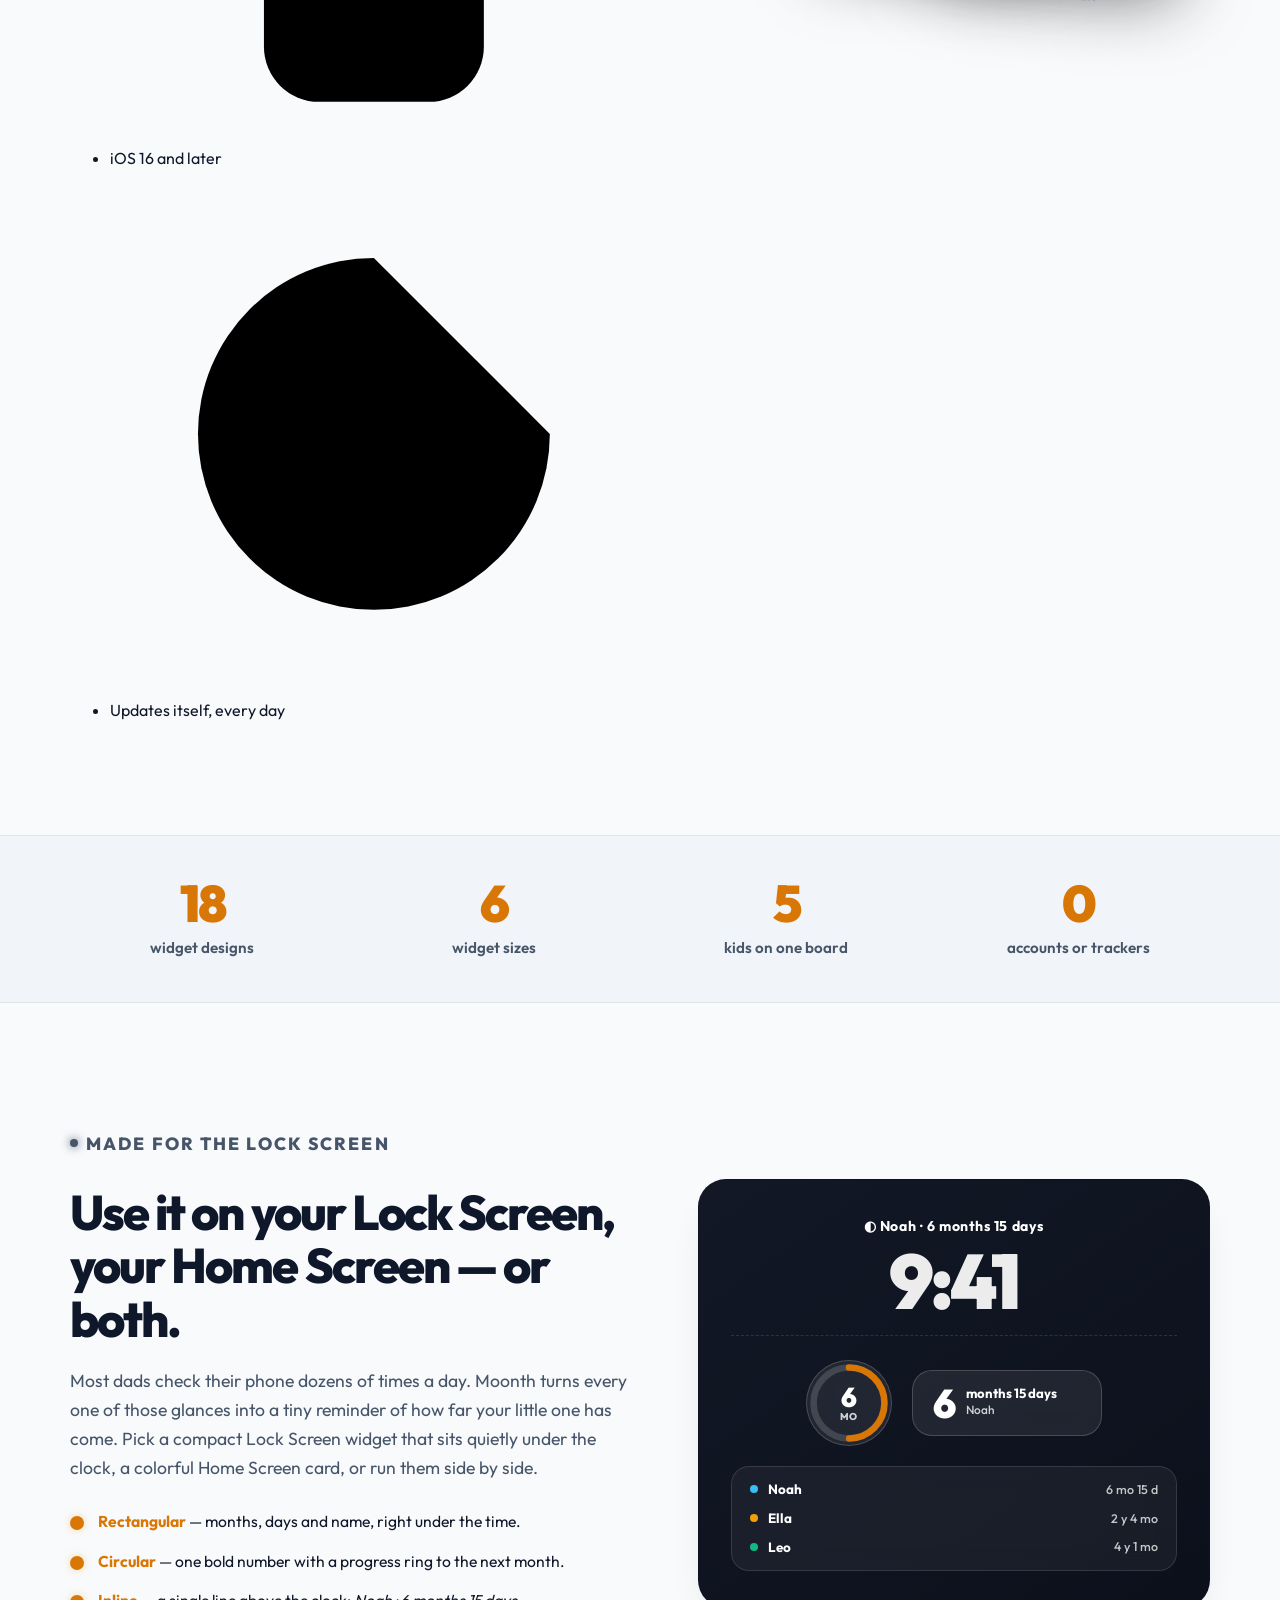
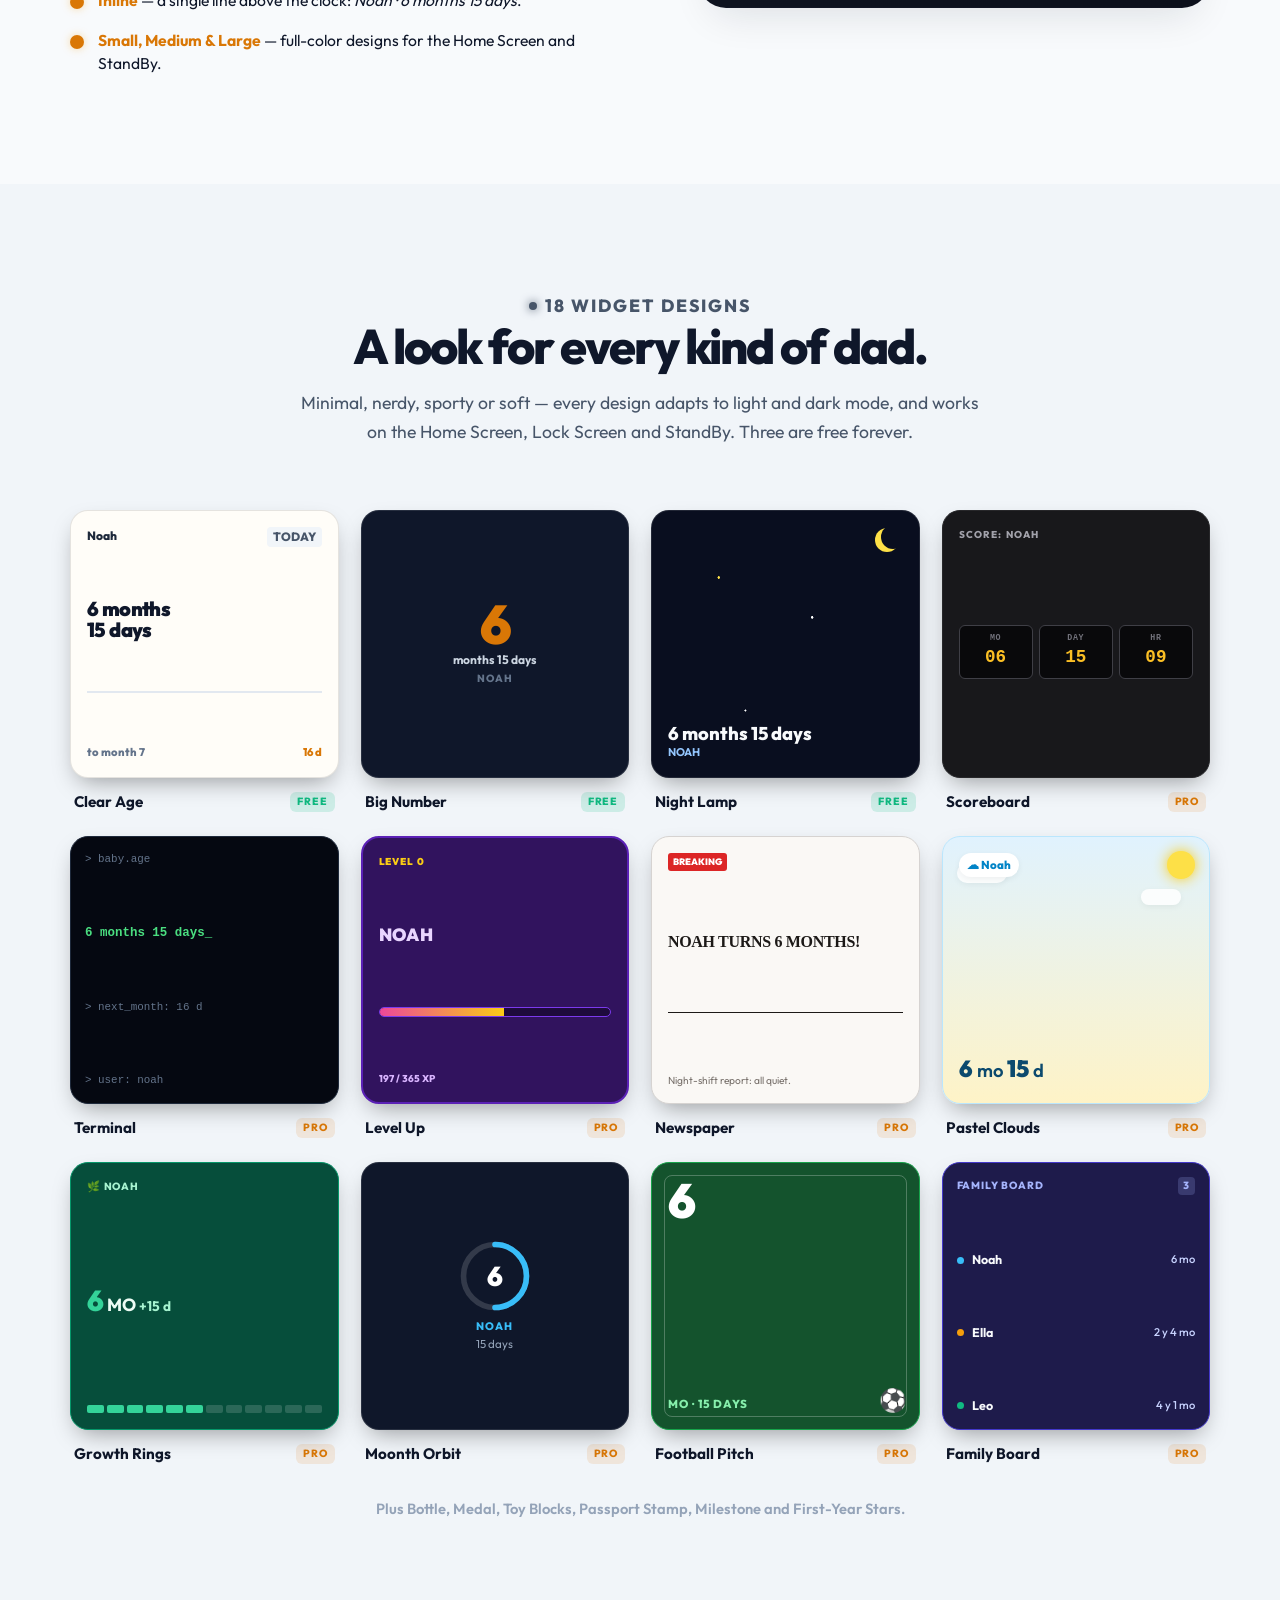
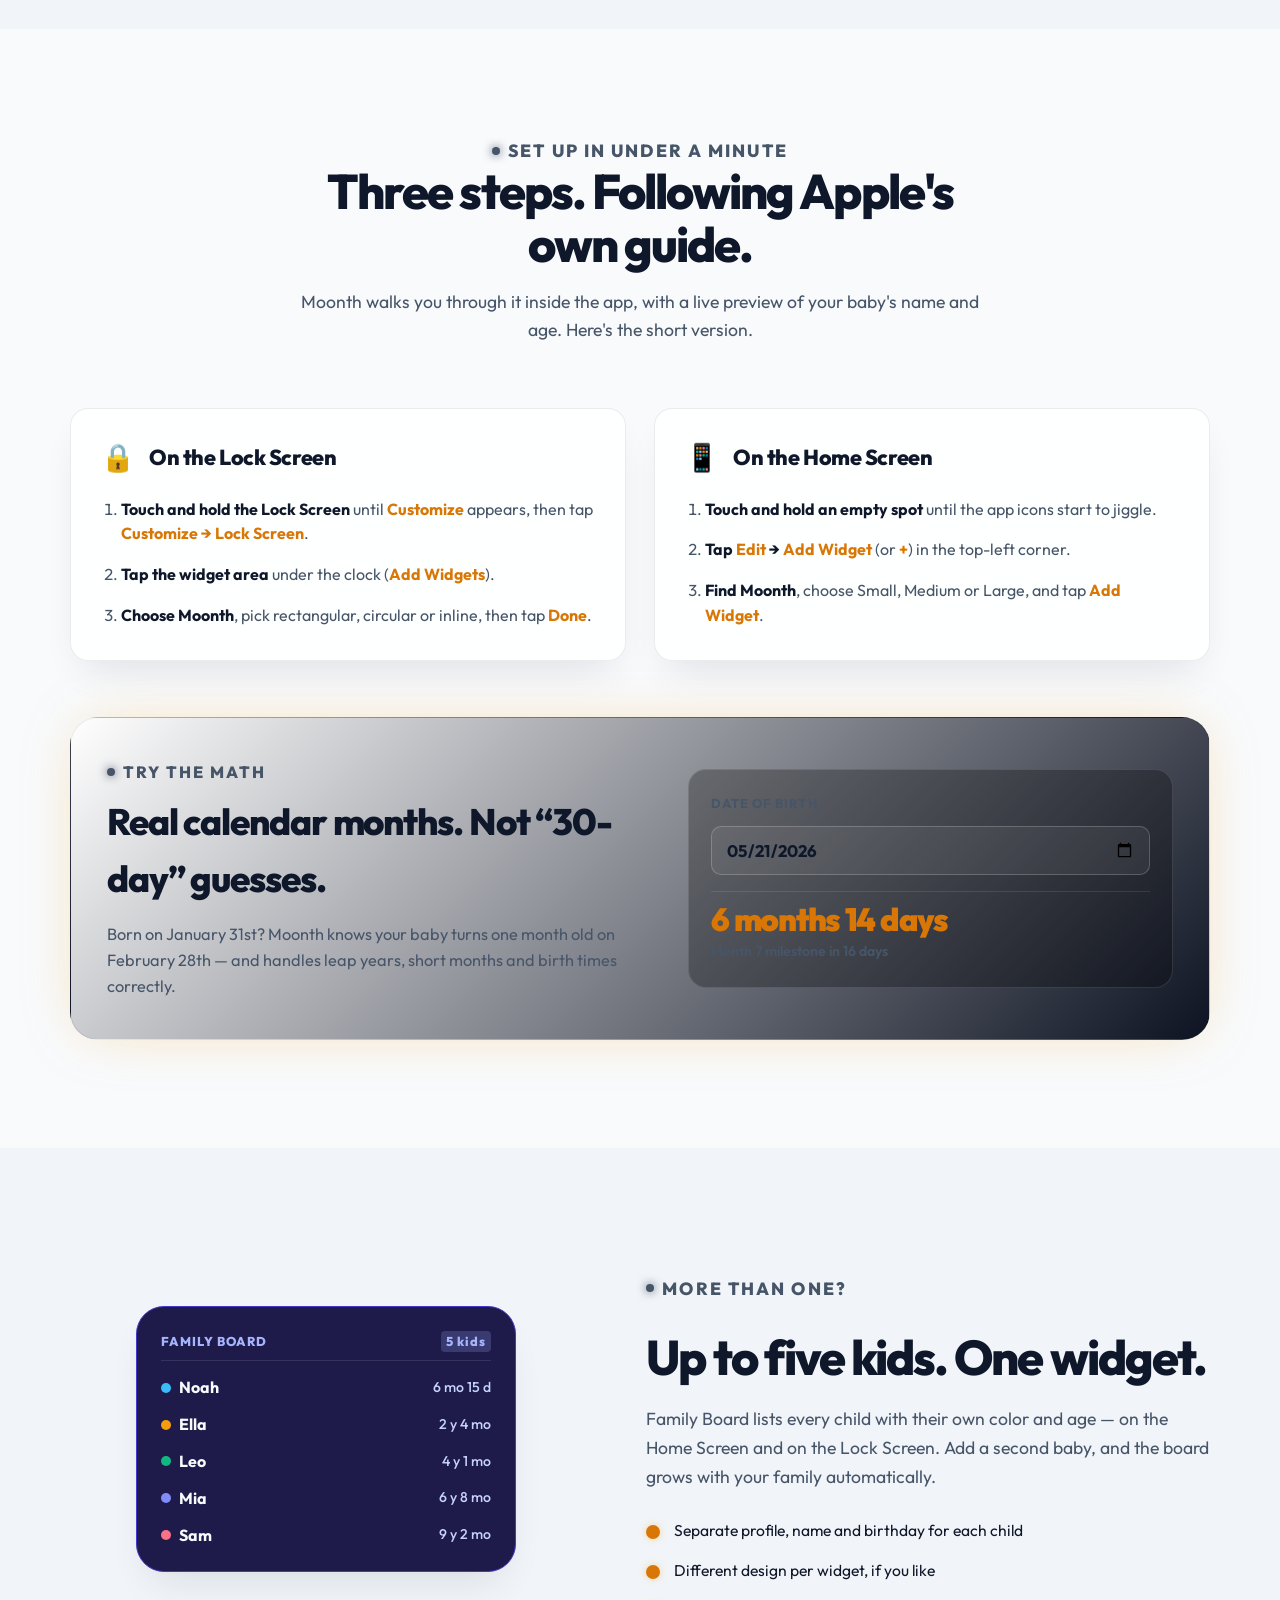
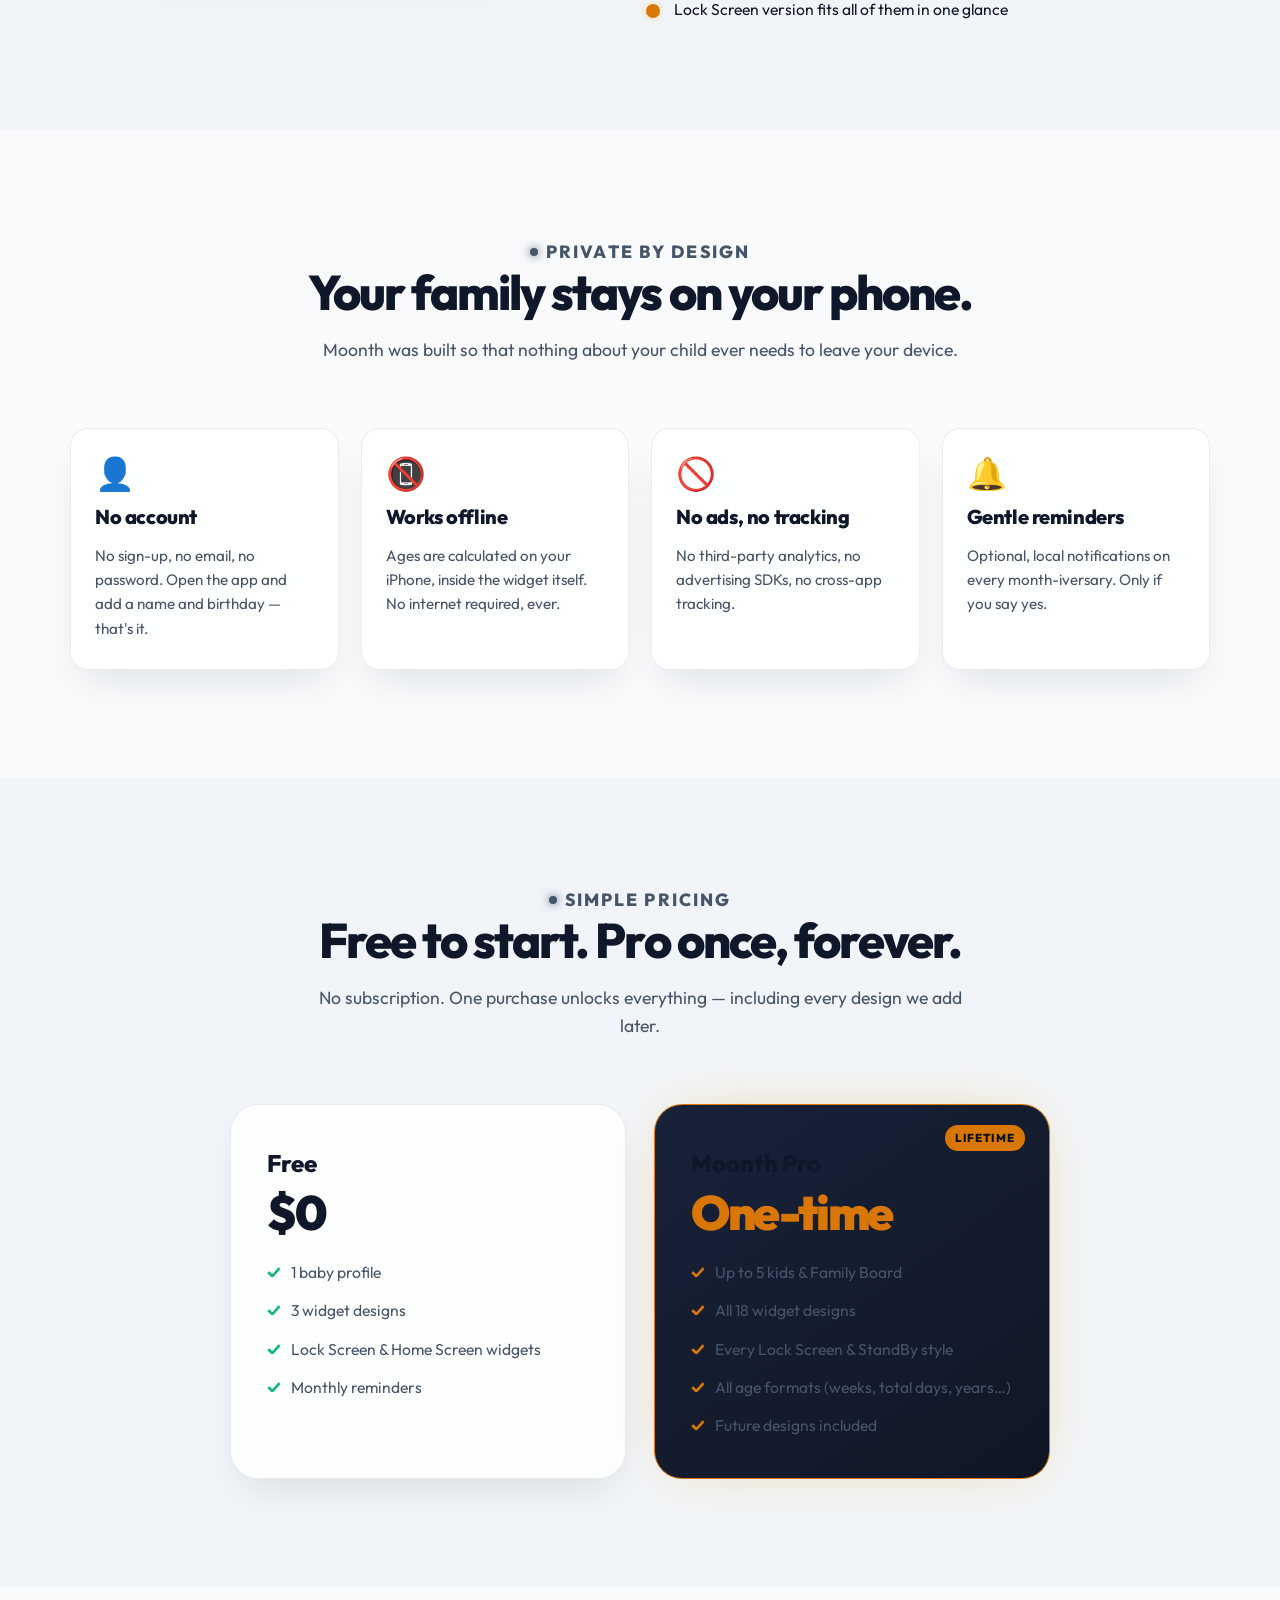
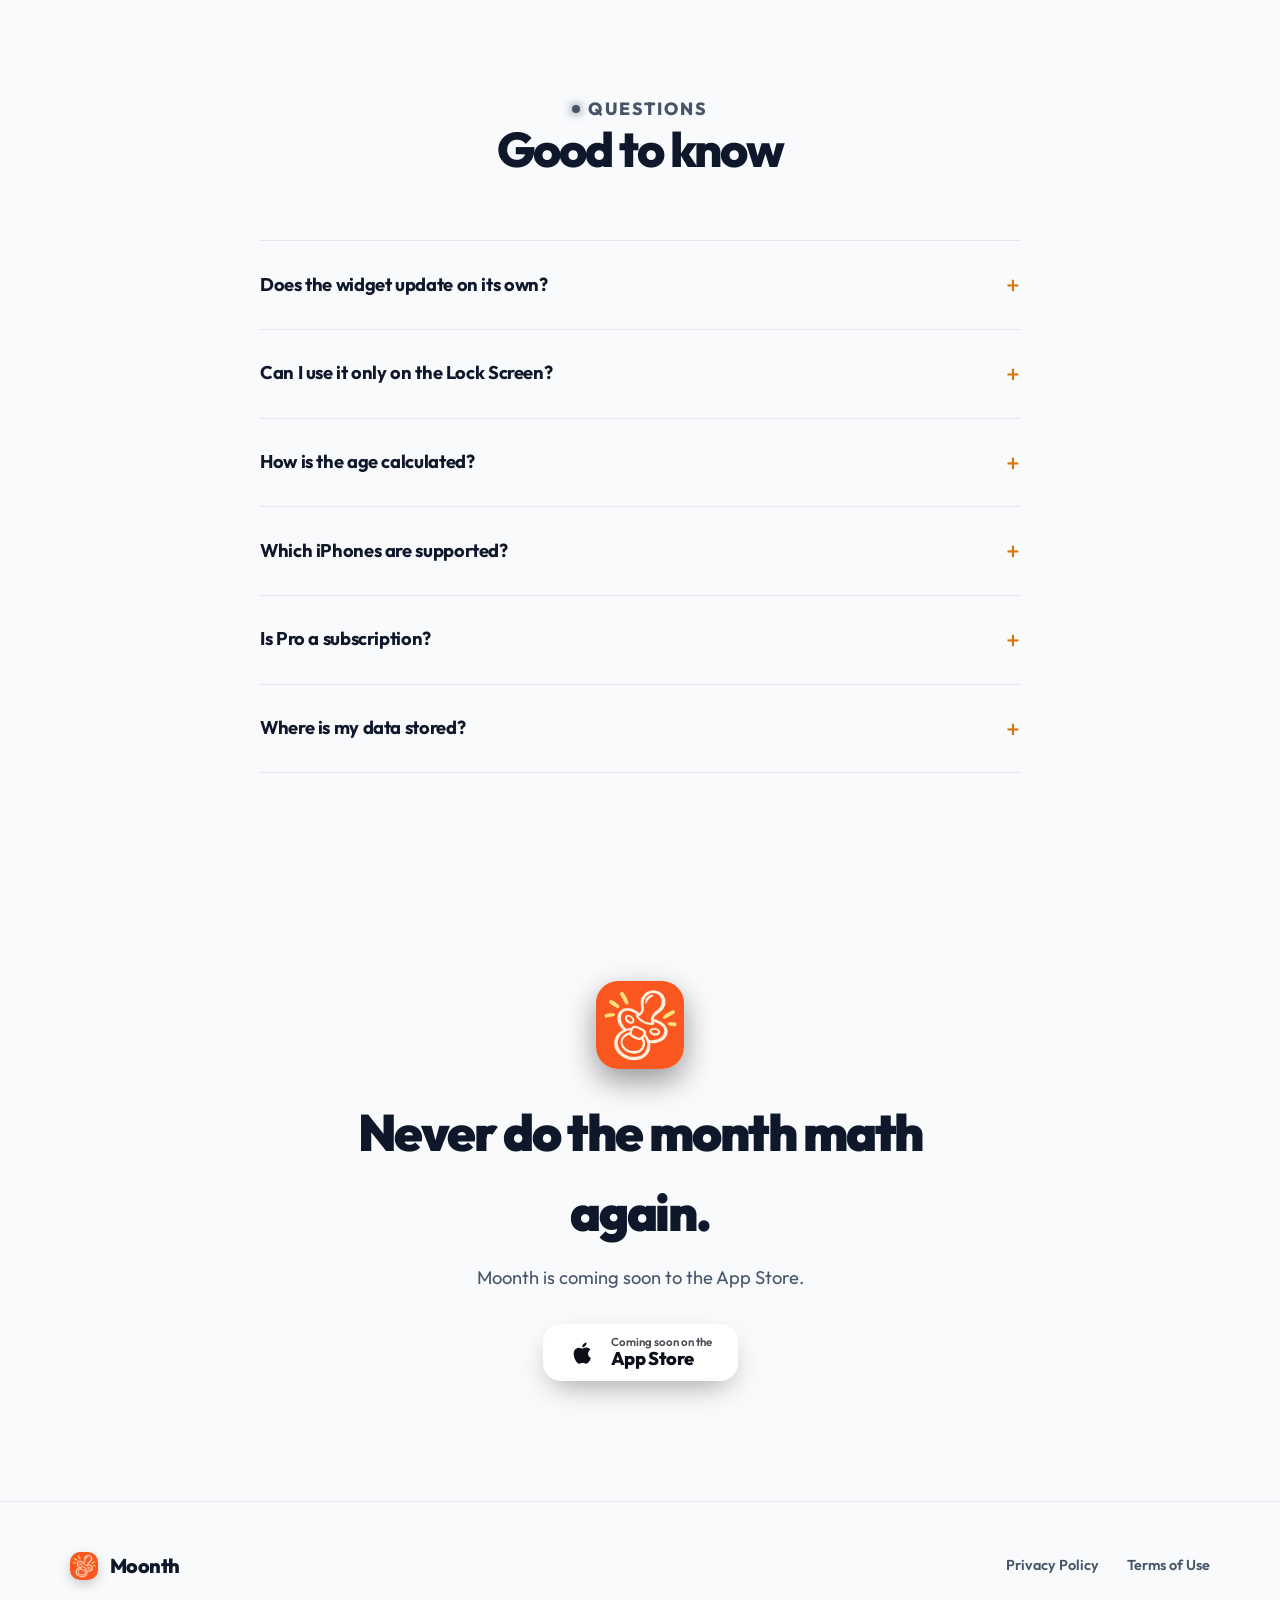
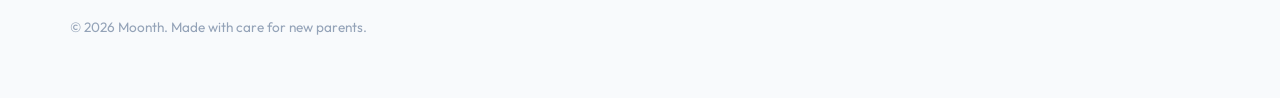
==== commit b07f7c38: "feat: complete modern english landing page with lock screen showcase, 18 widget themes, and live cal" ====
--- a/index.html
+++ b/index.html
@@ -1,198 +1,455 @@
 <!doctype html>
-<html lang="tr">
+<html lang="en">
 <head>
   <meta charset="utf-8">
   <meta name="viewport" content="width=device-width, initial-scale=1">
-  <meta name="theme-color" content="#f7f2e7">
-  <meta name="description" content="Moonth, bebeğinizin yaşını takvimsel olarak hesaplar ve ana ekran ile kilit ekranı widget'larında gösterir.">
+  <meta name="color-scheme" content="light dark">
+  <meta name="theme-color" content="#0B0F17" media="(prefers-color-scheme: dark)">
+  <meta name="theme-color" content="#F6F4EF" media="(prefers-color-scheme: light)">
+  <title>Moonth — Your baby's age, right on your Lock Screen</title>
+  <meta name="description" content="Moonth shows your baby's exact age in months and days on your iPhone Lock Screen and Home Screen. 18 widget designs, up to 5 kids, no account, all data stays on your device.">
   <meta property="og:type" content="website">
-  <meta property="og:title" content="Moonth — Bebeğinizin yaşı, her an yanınızda">
-  <meta property="og:description" content="Takvimsel yaş, güzel widget'lar ve özel anlar. Hesap açmadan, verileriniz cihazınızda kalır.">
+  <meta property="og:title" content="Moonth — Your baby's age, at a glance">
+  <meta property="og:description" content="Lock Screen and Home Screen widgets that always know how old your baby is. No account. No tracking. Just glance.">
   <meta property="og:image" content="assets/app-icon.png">
-  <meta property="og:locale" content="tr_TR">
-  <title>Moonth — Baby Month Counter</title>
-  <link rel="icon" href="assets/app-icon.png">
+  <meta name="twitter:card" content="summary">
+  <link rel="icon" href="assets/app-icon-256.png">
   <link rel="apple-touch-icon" href="assets/app-icon.png">
-  <link rel="stylesheet" href="styles.css?v=3">
-  <script src="script.js?v=4" defer></script>
+  <link rel="preload" as="image" href="assets/lockscreen.webp" type="image/webp" fetchpriority="high">
+  <link rel="stylesheet" href="styles.css?v=10">
+  <script src="script.js?v=10" defer></script>
 </head>
 <body>
-  <a class="skip-link" href="#main" data-i18n="skip">İçeriğe geç</a>
+  <a class="skip-link" href="#main">Skip to content</a>
 
   <header class="site-header">
-    <nav class="nav-shell" aria-label="Ana menü">
-      <a class="brand" href="#top" aria-label="Moonth ana sayfa">
-        <img src="assets/app-icon.png" alt="" width="42" height="42">
+    <nav class="nav" aria-label="Main">
+      <a class="brand" href="#top">
+        <img src="assets/app-icon-256.png" alt="" width="36" height="36">
         <span>Moonth</span>
       </a>
-      <div class="nav-links">
-        <a href="#widgets" data-i18n="navWidgets">Widget'lar</a>
-        <a href="#privacy" data-i18n="navPrivacy">Gizlilik</a>
-        <a href="#questions" data-i18n="navQuestions">Sorular</a>
-      </div>
-      <div class="language-switch" role="group" aria-label="Dil seçimi">
-        <button class="language-button is-active" type="button" data-language="tr" aria-pressed="true">TR</button>
-        <button class="language-button" type="button" data-language="en" aria-pressed="false">EN</button>
-      </div>
+      <ul class="nav-links">
+        <li><a href="#lock-screen">Lock Screen</a></li>
+        <li><a href="#themes">Themes</a></li>
+        <li><a href="#how">How it works</a></li>
+        <li><a href="#privacy">Privacy</a></li>
+        <li><a href="#faq">FAQ</a></li>
+      </ul>
+      <a class="nav-cta" href="#download">Get Moonth</a>
     </nav>
   </header>
 
   <main id="main">
+    <!-- HERO -->
     <section class="hero" id="top">
-      <div class="hero-copy reveal">
-        <div class="eyebrow"><span class="eyebrow-mark"></span><span data-i18n="eyebrow">iPhone ve iPad için</span></div>
-        <h1 data-i18n="heroTitle">Büyürken geçen zamanı, ana ekranınızda görün.</h1>
-        <p class="hero-lead" data-i18n="heroLead">Moonth, bebeğinizin takvimsel yaşını doğru hesaplar; ana ekran, kilit ekranı ve StandBy widget'larında sakin ve anlaşılır biçimde gösterir.</p>
-        <div class="hero-actions">
-          <a class="button button-primary" href="#download">
-            <svg aria-hidden="true" viewBox="0 0 24 24"><path d="M15.2 5.4c.8-1 1.3-2.3 1.2-3.6-1.2.1-2.6.8-3.4 1.8-.7.8-1.3 2.1-1.2 3.3 1.3.1 2.6-.6 3.4-1.5ZM19.6 13.1c0-3.1 2.6-4.6 2.7-4.7-1.5-2.2-3.8-2.5-4.6-2.5-2-.2-3.8 1.1-4.8 1.1-1 0-2.5-1.1-4.1-1-2.1 0-4.1 1.2-5.2 3.1-2.2 3.8-.6 9.5 1.6 12.6 1.1 1.5 2.3 3.2 4 3.1 1.6-.1 2.2-1 4.2-1 1.9 0 2.5 1 4.2 1 1.7 0 2.8-1.5 3.9-3.1 1.2-1.8 1.7-3.5 1.7-3.6-.1 0-3.6-1.4-3.6-5Z"/></svg>
-            <span><small data-i18n="downloadLabel">App Store'da</small><strong data-i18n="downloadText">Yakında</strong></span>
-          </a>
-          <a class="text-link" href="#widgets"><span data-i18n="explore">Widget'ları keşfet</span><svg aria-hidden="true" viewBox="0 0 24 24"><path d="m9 18 6-6-6-6"/></svg></a>
-        </div>
-        <div class="trust-line" aria-label="Ürün özellikleri">
-          <span><svg aria-hidden="true" viewBox="0 0 24 24"><path d="M12 3 5 6v5c0 4.8 2.9 8.3 7 10 4.1-1.7 7-5.2 7-10V6l-7-3Z"/><path d="m9 12 2 2 4-4"/></svg><span data-i18n="trustPrivate">Hesap gerektirmez</span></span>
-          <span><svg aria-hidden="true" viewBox="0 0 24 24"><path d="M5 12h14M12 5v14"/></svg><span data-i18n="trustIos">iOS 16 ve üzeri</span></span>
-        </div>
-      </div>
-
-      <div class="hero-visual reveal" aria-label="Moonth uygulama ve widget önizlemesi">
-        <div class="orbit orbit-one"></div>
-        <div class="orbit orbit-two"></div>
-        <div class="floating-note note-top"><span data-i18n="noteAge">Bugün</span><strong data-i18n="sampleAge">20 ay 18 gün</strong></div>
-        <div class="phone" role="img" aria-label="Moonth uygulama ekranı">
-          <div class="phone-speaker"></div>
-          <div class="phone-screen">
-            <div class="phone-status"><span>9:41</span><span class="status-symbols"><i></i><i></i><i></i></span></div>
-            <div class="app-head"><div><span data-i18n="greeting">Merhaba</span><strong>Deniz</strong></div><div class="round-control"><svg aria-hidden="true" viewBox="0 0 24 24"><path d="M4 7h10M18 7h2M4 17h2M10 17h10M7 4v6M17 14v6"/></svg></div></div>
-            <div class="age-paper">
-              <span data-i18n="ageLabel">Bugünkü yaşı</span>
-              <strong>20 <em data-i18n="months">ay</em></strong>
-              <p>18 <span data-i18n="days">gün</span></p>
-              <svg class="paper-line" aria-hidden="true" viewBox="0 0 180 30"><path d="M3 20c30-15 50 7 78-4s49-8 96 1"/></svg>
-            </div>
-            <div class="mini-title"><strong data-i18n="selectedWidget">Seçili widget</strong><span data-i18n="edit">Düzenle</span></div>
-            <div class="widget-preview">
-              <div class="star star-a"></div><div class="star star-b"></div><div class="star star-c"></div>
-              <span>DENİZ</span><strong>20</strong><p data-i18n="sampleAgeCompact"><b>AY</b> 18 GÜN</p>
-            </div>
-          </div>
-        </div>
-        <div class="floating-note note-bottom"><span data-i18n="nextMilestone">Sonraki dönüm noktası</span><strong data-i18n="nextMilestoneValue">13 gün kaldı</strong></div>
-      </div>
-    </section>
-
-    <section class="marquee" aria-hidden="true">
-      <div class="marquee-track">
-        <span data-i18n="marqueeHome">ANA EKRAN</span><i></i><span data-i18n="marqueeLock">KİLİT EKRANI</span><i></i><span>STANDBY</span><i></i><span data-i18n="marqueeThemes">18 WIDGET TEMASI</span><i></i><span data-i18n="marqueeHome">ANA EKRAN</span><i></i><span data-i18n="marqueeLock">KİLİT EKRANI</span><i></i><span>STANDBY</span><i></i><span data-i18n="marqueeThemes">18 WIDGET TEMASI</span><i></i>
-      </div>
-    </section>
-
-    <section class="section widgets-section" id="widgets">
-      <div class="section-heading reveal">
-        <div><span class="section-index">01</span><span class="eyebrow" data-i18n="widgetsEyebrow">Her bakışta yanında</span></div>
-        <h2 data-i18n="widgetsTitle">Yaşını hesaplamak yerine, anı yaşamaya devam edin.</h2>
-        <p data-i18n="widgetsLead">Ay sonları, artık yıllar ve doğum saati Moonth'un işi. Siz yalnızca size uygun görünümü seçin.</p>
-      </div>
-
-      <div class="widget-gallery reveal">
-        <article class="widget-item widget-paper">
-          <div class="widget-canvas">
-            <span class="tape"></span><small>DENİZ</small><strong>20</strong><p data-i18n="sampleAgeCompact">AY 18 GÜN</p><svg aria-hidden="true" viewBox="0 0 120 30"><path d="M2 18c20-12 38 8 57-2s36-7 59 2"/></svg>
-          </div>
-          <h3 data-i18n="themeNotebook">Net Yaş</h3>
-          <p data-i18n="themeNotebookDesc">Sıcak, kişisel ve her duvar kâğıdına uyumlu.</p>
-        </article>
-        <article class="widget-item widget-night">
-          <div class="widget-canvas">
-            <div class="moon-shape"></div><div class="night-stars"></div><small>GÜNEŞ</small><strong>1</strong><p data-i18n="year">YIL</p>
-          </div>
-          <h3 data-i18n="themeNight">İlk Yıl Yıldızları</h3>
-          <p data-i18n="themeNightDesc">İlk yılın her ayını küçük bir yıldızla saklar.</p>
-        </article>
-        <article class="widget-item widget-mile">
-          <div class="widget-canvas">
-            <div class="mile-band" data-i18n="monthTwentyOne">21. AY</div><strong>13</strong><p data-i18n="daysLeft">GÜN KALDI</p><small data-i18n="sampleAge">20 ay 18 gün</small>
-          </div>
-          <h3 data-i18n="themeMilestone">Kilometre Taşı</h3>
-          <p data-i18n="themeMilestoneDesc">Bir sonraki aya kalan zamanı net gösterir.</p>
-        </article>
-      </div>
-
-      <div class="feature-lines reveal">
-        <div><span>18</span><p><strong data-i18n="featureThemes">Farklı tema</strong><small data-i18n="featureThemesDesc">Ana ekran, kilit ekranı ve StandBy için.</small></p></div>
-        <div><span>3</span><p><strong data-i18n="featureFormats">Yaş formatı</strong><small data-i18n="featureFormatsDesc">Ay + gün, hafta + gün veya yıl + ay + gün.</small></p></div>
-        <div><span>∞</span><p><strong data-i18n="featureMoments">Her gün güncel</strong><small data-i18n="featureMomentsDesc">Widget'lar yaş bilgisini kendileri yeniler.</small></p></div>
-      </div>
-    </section>
-
-    <section class="privacy-section" id="privacy">
-      <div class="privacy-shell">
-        <div class="privacy-copy reveal">
-          <span class="section-index">02</span>
-          <div class="privacy-symbol"><svg aria-hidden="true" viewBox="0 0 24 24"><path d="M12 3 5 6v5c0 4.8 2.9 8.3 7 10 4.1-1.7 7-5.2 7-10V6l-7-3Z"/><path d="M9 11v-1a3 3 0 0 1 6 0v1M8 11h8v6H8z"/></svg></div>
-          <h2 data-i18n="privacyTitle">Ailenizin bilgisi, ailenizde kalır.</h2>
-          <p data-i18n="privacyLead">Moonth hesap açmanızı istemez. Bebeğinizin adı, doğum tarihi ve widget tercihleriniz cihazınızda tutulur; reklam veya çapraz uygulama takibi yapılmaz.</p>
-          <a class="text-link text-link-light" href="privacy.html"><span data-i18n="readPrivacy">Gizlilik politikasını okuyun</span><svg aria-hidden="true" viewBox="0 0 24 24"><path d="m9 18 6-6-6-6"/></svg></a>
-        </div>
-        <div class="privacy-list reveal">
-          <div><span>01</span><p><strong data-i18n="privacyNoAccount">Hesap yok</strong><small data-i18n="privacyNoAccountDesc">E-posta, parola veya profil oluşturmanız gerekmez.</small></p></div>
-          <div><span>02</span><p><strong data-i18n="privacyLocal">Yerel saklama</strong><small data-i18n="privacyLocalDesc">Aile bilgileri Moonth sunucularına yüklenmez.</small></p></div>
-          <div><span>03</span><p><strong data-i18n="privacyNoAds">Reklam yok</strong><small data-i18n="privacyNoAdsDesc">Üçüncü taraf reklam ve davranış takibi bulunmaz.</small></p></div>
-        </div>
-      </div>
-    </section>
-
-    <section class="section pro-section" id="download">
-      <div class="pro-art reveal" aria-hidden="true">
-        <div class="pro-orbit"></div>
-        <img src="assets/app-icon.png" alt="" width="230" height="230">
-        <span class="pro-stamp">PRO</span>
-      </div>
-      <div class="pro-copy reveal">
-        <span class="section-index">03</span>
-        <span class="eyebrow" data-i18n="proEyebrow">Tek seferlik satın alım</span>
-        <h2 data-i18n="proTitle">Sevdiğiniz görünümü bir kez açın, hep kullanın.</h2>
-        <p data-i18n="proLead">Moonth Pro; tüm Pro widget temalarını, tüm yaş formatlarını ve birden fazla bebek desteğini tek ödemeyle açar. Abonelik yoktur.</p>
-        <ul>
-          <li><svg aria-hidden="true" viewBox="0 0 24 24"><path d="m5 12 4 4L19 6"/></svg><span data-i18n="proItem1">15 Pro widget teması</span></li>
-          <li><svg aria-hidden="true" viewBox="0 0 24 24"><path d="m5 12 4 4L19 6"/></svg><span data-i18n="proItem2">Birden fazla bebek profili</span></li>
-          <li><svg aria-hidden="true" viewBox="0 0 24 24"><path d="m5 12 4 4L19 6"/></svg><span data-i18n="proItem3">Tüm yaş gösterim biçimleri</span></li>
+      <div class="container hero-grid">
+        <div class="hero-copy">
+          <p class="eyebrow"><span class="dot" aria-hidden="true"></span>Lock Screen &amp; Home Screen widgets for iPhone</p>
+          <h1>Your baby's age.<br><span class="accent">Always one glance away.</span></h1>
+          <p class="lead">“How old is he now?” — answered before you even unlock your phone. Moonth counts the exact months and days since birth and puts them right on your Lock Screen, next to the photo you love most.</p>
+
+          <div class="hero-actions" id="download">
+            <a class="store-badge" href="#download" aria-label="Coming soon on the App Store">
+              <svg viewBox="0 0 24 24" aria-hidden="true"><path d="M16.37 12.62c-.02-2.3 1.88-3.4 1.96-3.46-1.07-1.56-2.73-1.77-3.32-1.8-1.41-.14-2.76.83-3.47.83-.72 0-1.82-.81-3-.79-1.54.02-2.96.9-3.76 2.28-1.6 2.78-.41 6.9 1.15 9.16.76 1.1 1.67 2.34 2.86 2.3 1.15-.05 1.58-.74 2.97-.74 1.38 0 1.78.74 2.99.72 1.24-.02 2.02-1.12 2.77-2.23.88-1.28 1.24-2.52 1.26-2.59-.03-.01-2.4-.92-2.41-3.68ZM14.1 5.86c.63-.77 1.06-1.83.94-2.89-.91.04-2.02.61-2.67 1.37-.58.67-1.1 1.76-.96 2.8 1.02.08 2.06-.52 2.69-1.28Z"/></svg>
+              <span><small>Coming soon on the</small><strong>App Store</strong></span>
+            </a>
+            <a class="ghost-link" href="#themes">See all 18 designs <span aria-hidden="true">→</span></a>
+          </div>
+
+          <ul class="trust" aria-label="Highlights">
+            <li><svg viewBox="0 0 24 24" aria-hidden="true"><path d="M12 3 5 6v5c0 4.8 2.9 8.3 7 10 4.1-1.7 7-5.2 7-10V6l-7-3Z"/><path d="m9 12 2 2 4-4"/></svg>No account, no cloud</li>
+            <li><svg viewBox="0 0 24 24" aria-hidden="true"><rect x="7" y="2" width="10" height="20" rx="2.5"/><path d="M11 18h2"/></svg>iOS 16 and later</li>
+            <li><svg viewBox="0 0 24 24" aria-hidden="true"><path d="M20 12a8 8 0 1 1-8-8"/><path d="M12 8v4l3 2"/></svg>Updates itself, every day</li>
+          </ul>
+        </div>
+
+        <div class="hero-visual" aria-label="Moonth on the Lock Screen and the Home Screen">
+          <!-- Lock screen phone -->
+          <figure class="phone phone-lock">
+            <div class="screen">
+              <picture>
+                <source srcset="assets/lockscreen.webp" type="image/webp">
+                <img class="wallpaper" src="assets/lockscreen.jpg" alt="iPhone Lock Screen with a father holding his smiling baby; the Moonth widget reads 6 months 15 days, Noah" width="576" height="1024" fetchpriority="high">
+              </picture>
+              <div class="lock-widget" aria-hidden="true">
+                <span class="lw-num">6</span>
+                <span class="lw-text"><b>months 15 days</b><i>Noah</i></span>
+              </div>
+            </div>
+            <figcaption>Lock Screen</figcaption>
+          </figure>
+
+          <!-- Home screen phone -->
+          <figure class="phone phone-home">
+            <div class="screen home-screen">
+              <div class="home-bg" aria-hidden="true"></div>
+              <div class="status" aria-hidden="true"><span>22:40</span><span class="status-icons">●●● ▮</span></div>
+              <div class="w w-medium w-sketch" aria-hidden="true">
+                <div class="w-row"><span class="w-name">Noah</span><span class="w-tag">TODAY</span></div>
+                <div class="w-big">6 months 15 days</div>
+                <div class="w-rule"></div>
+                <div class="w-row w-foot"><span>to month 7</span><span class="amber">16 days left</span></div>
+              </div>
+              <p class="app-label" aria-hidden="true">Moonth</p>
+              <div class="icons" aria-hidden="true">
+                <i style="--c:#64748B"></i><i style="--c:#EC4899"></i><i style="--c:#EF4444"></i><i style="--c:#1E293B"></i>
+                <i style="--c:#F59E0B"></i><i style="--c:#10B981"></i><i style="--c:#E11D48"></i><i style="--c:#475569"></i>
+              </div>
+              <div class="w w-small w-bignum" aria-hidden="true">
+                <span class="bn">6</span><span class="bn-sub">mo 15 d</span><span class="bn-name">Noah</span>
+              </div>
+              <div class="dock" aria-hidden="true"><i style="--c:#22C55E"></i><i style="--c:#0EA5E9"></i><i style="--c:#10B981"></i><i style="--c:#F43F5E"></i></div>
+            </div>
+            <figcaption>Home Screen</figcaption>
+          </figure>
+        </div>
+      </div>
+    </section>
+
+    <!-- STATS -->
+    <section class="stats" aria-label="Moonth in numbers">
+      <div class="container stats-grid">
+        <div><strong>18</strong><span>widget designs</span></div>
+        <div><strong>6</strong><span>widget sizes</span></div>
+        <div><strong>5</strong><span>kids on one board</span></div>
+        <div><strong>0</strong><span>accounts or trackers</span></div>
+      </div>
+    </section>
+
+    <!-- LOCK SCREEN -->
+    <section class="section" id="lock-screen">
+      <div class="container split">
+        <div class="split-copy reveal">
+          <p class="kicker">Made for the Lock Screen</p>
+          <h2>Use it on your Lock Screen, your Home Screen — or both.</h2>
+          <p>Most dads check their phone dozens of times a day. Moonth turns every one of those glances into a tiny reminder of how far your little one has come. Pick a compact Lock Screen widget that sits quietly under the clock, a colorful Home Screen card, or run them side by side.</p>
+          <ul class="checks">
+            <li><b>Rectangular</b> — months, days and name, right under the time.</li>
+            <li><b>Circular</b> — one bold number with a progress ring to the next month.</li>
+            <li><b>Inline</b> — a single line above the clock: <em>Noah · 6 months 15 days</em>.</li>
+            <li><b>Small, Medium &amp; Large</b> — full-color designs for the Home Screen and StandBy.</li>
+          </ul>
+        </div>
+
+        <div class="accessory-stage reveal" aria-label="Lock Screen widget sizes">
+          <div class="acc-clock" aria-hidden="true">
+            <span class="acc-inline">◐ Noah · 6 months 15 days</span>
+            <span class="acc-time">9:41</span>
+          </div>
+          <div class="acc-row">
+            <div class="acc acc-circ" aria-label="Circular widget: 6 months">
+              <svg viewBox="0 0 64 64" aria-hidden="true"><circle cx="32" cy="32" r="27" class="ring-bg"/><circle cx="32" cy="32" r="27" class="ring-fg" pathLength="100" stroke-dasharray="50 100"/></svg>
+              <span><b>6</b><i>MO</i></span>
+            </div>
+            <div class="acc acc-rect" aria-label="Rectangular widget: 6 months 15 days, Noah">
+              <span class="ar-num">6</span>
+              <span class="ar-text"><b>months 15 days</b><i>Noah</i></span>
+            </div>
+          </div>
+          <div class="acc acc-family" aria-label="Family Board on the Lock Screen: three kids">
+            <span><i style="--c:#38BDF8"></i>Noah<em>6 mo 15 d</em></span>
+            <span><i style="--c:#F59E0B"></i>Ella<em>2 y 4 mo</em></span>
+            <span><i style="--c:#10B981"></i>Leo<em>4 y 1 mo</em></span>
+          </div>
+        </div>
+      </div>
+    </section>
+
+    <!-- THEMES -->
+    <section class="section section-alt" id="themes">
+      <div class="container">
+        <div class="section-head reveal">
+          <p class="kicker">18 widget designs</p>
+          <h2>A look for every kind of dad.</h2>
+          <p>Minimal, nerdy, sporty or soft — every design adapts to light and dark mode, and works on the Home Screen, Lock Screen and StandBy. Three are free forever.</p>
+        </div>
+
+        <ul class="theme-grid" role="list">
+          <li class="theme reveal">
+            <div class="tw tw-sketch" aria-hidden="true">
+              <div class="tw-top"><span>Noah</span><span class="tag">TODAY</span></div>
+              <div class="tw-age">6 months<br>15 days</div>
+              <div class="tw-line"></div>
+              <div class="tw-top small"><span>to month 7</span><span class="amber">16 d</span></div>
+            </div>
+            <p><b>Clear Age</b><span class="free">Free</span></p>
+          </li>
+          <li class="theme reveal">
+            <div class="tw tw-bignum" aria-hidden="true">
+              <span class="n">6</span><span class="s">months 15 days</span><span class="nm">Noah</span>
+            </div>
+            <p><b>Big Number</b><span class="free">Free</span></p>
+          </li>
+          <li class="theme reveal">
+            <div class="tw tw-night" aria-hidden="true">
+              <span class="moon"></span>
+              <span class="stars"></span>
+              <span class="age">6 months 15 days</span><span class="nm">Noah</span>
+            </div>
+            <p><b>Night Lamp</b><span class="free">Free</span></p>
+          </li>
+          <li class="theme reveal">
+            <div class="tw tw-score" aria-hidden="true">
+              <span class="lbl">SCORE: NOAH</span>
+              <span class="cells"><span><i>MO</i>06</span><span><i>DAY</i>15</span><span><i>HR</i>09</span></span>
+            </div>
+            <p><b>Scoreboard</b><span class="pro">Pro</span></p>
+          </li>
+          <li class="theme reveal">
+            <div class="tw tw-term" aria-hidden="true">
+              <span class="dim">&gt; baby.age</span>
+              <span class="hl">6 months 15 days_</span>
+              <span class="dim">&gt; next_month: 16 d</span>
+              <span class="dim">&gt; user: noah</span>
+            </div>
+            <p><b>Terminal</b><span class="pro">Pro</span></p>
+          </li>
+          <li class="theme reveal">
+            <div class="tw tw-pixel" aria-hidden="true">
+              <span class="lvl">LEVEL 0</span>
+              <span class="who">NOAH</span>
+              <span class="xp"><span style="--p:54%"></span></span>
+              <span class="xpt">197 / 365 XP</span>
+            </div>
+            <p><b>Level Up</b><span class="pro">Pro</span></p>
+          </li>
+          <li class="theme reveal">
+            <div class="tw tw-paper" aria-hidden="true">
+              <span class="brk">BREAKING</span>
+              <span class="head">NOAH TURNS 6 MONTHS!</span>
+              <span class="rule"></span>
+              <span class="sub">Night-shift report: all quiet.</span>
+            </div>
+            <p><b>Newspaper</b><span class="pro">Pro</span></p>
+          </li>
+          <li class="theme reveal">
+            <div class="tw tw-clouds" aria-hidden="true">
+              <span class="sun"></span><span class="cl c1"></span><span class="cl c2"></span>
+              <span class="pill">☁ Noah</span>
+              <span class="age"><b>6</b> mo <b>15</b> d</span>
+            </div>
+            <p><b>Pastel Clouds</b><span class="pro">Pro</span></p>
+          </li>
+          <li class="theme reveal">
+            <div class="tw tw-growth" aria-hidden="true">
+              <span class="pill">🌿 NOAH</span>
+              <span class="age"><b>6</b> MO <em>+15 d</em></span>
+              <span class="bars"><i></i><i></i><i></i><i></i><i></i><i></i><i class="off"></i><i class="off"></i><i class="off"></i><i class="off"></i><i class="off"></i><i class="off"></i></span>
+            </div>
+            <p><b>Growth Rings</b><span class="pro">Pro</span></p>
+          </li>
+          <li class="theme reveal">
+            <div class="tw tw-orbit" aria-hidden="true">
+              <span class="disc"><svg viewBox="0 0 64 64"><circle cx="32" cy="32" r="28" class="o-bg"/><circle cx="32" cy="32" r="28" class="o-fg" pathLength="100" stroke-dasharray="50 100"/></svg><b>6</b></span>
+              <span class="who">NOAH</span><span class="d">15 days</span>
+            </div>
+            <p><b>Moonth Orbit</b><span class="pro">Pro</span></p>
+          </li>
+          <li class="theme reveal">
+            <div class="tw tw-pitch" aria-hidden="true">
+              <span class="lines"></span>
+              <span class="n">6</span><span class="s">MO · 15 DAYS</span><span class="ball">⚽</span>
+            </div>
+            <p><b>Football Pitch</b><span class="pro">Pro</span></p>
+          </li>
+          <li class="theme reveal">
+            <div class="tw tw-family" aria-hidden="true">
+              <span class="fh">FAMILY BOARD <em>3</em></span>
+              <span class="fr"><i style="--c:#38BDF8"></i>Noah<em>6 mo</em></span>
+              <span class="fr"><i style="--c:#F59E0B"></i>Ella<em>2 y 4 mo</em></span>
+              <span class="fr"><i style="--c:#10B981"></i>Leo<em>4 y 1 mo</em></span>
+            </div>
+            <p><b>Family Board</b><span class="pro">Pro</span></p>
+          </li>
         </ul>
-        <div class="release-note"><span></span><p><strong data-i18n="comingSoon">App Store'da yakında</strong><small data-i18n="comingSoonDesc">Moonth şu anda yayına hazırlanıyor.</small></p></div>
-      </div>
-    </section>
-
-    <section class="section faq-section" id="questions">
-      <div class="faq-heading reveal">
-        <span class="section-index">04</span>
-        <h2 data-i18n="faqTitle">Kısa cevaplar.</h2>
-      </div>
-      <div class="faq-list reveal">
-        <details>
-          <summary><span data-i18n="faqOneQ">Moonth yaş hesabını nasıl yapıyor?</span><svg aria-hidden="true" viewBox="0 0 24 24"><path d="M12 5v14M5 12h14"/></svg></summary>
-          <p data-i18n="faqOneA">Takvim aylarını esas alır; ay sonu ve artık yıl gibi durumları otomatik olarak doğru biçimde ele alır.</p>
-        </details>
-        <details>
-          <summary><span data-i18n="faqTwoQ">Widget'lar internet olmadan çalışır mı?</span><svg aria-hidden="true" viewBox="0 0 24 24"><path d="M12 5v14M5 12h14"/></svg></summary>
-          <p data-i18n="faqTwoA">Evet. Yaş bilgisi cihazınızda hesaplanır ve widget tarafından düzenli olarak güncellenir.</p>
-        </details>
-        <details>
-          <summary><span data-i18n="faqThreeQ">Moonth Pro abonelik mi?</span><svg aria-hidden="true" viewBox="0 0 24 24"><path d="M12 5v14M5 12h14"/></svg></summary>
-          <p data-i18n="faqThreeA">Hayır. Moonth Pro tek seferlik, yenilenmeyen bir uygulama içi satın alımdır.</p>
-        </details>
+        <p class="more-note">Plus Bottle, Medal, Toy Blocks, Passport Stamp, Milestone and First-Year Stars.</p>
+      </div>
+    </section>
+
+    <!-- HOW IT WORKS -->
+    <section class="section" id="how">
+      <div class="container">
+        <div class="section-head reveal">
+          <p class="kicker">Set up in under a minute</p>
+          <h2>Three steps. Following Apple's own guide.</h2>
+          <p>Moonth walks you through it inside the app, with a live preview of your baby's name and age. Here's the short version.</p>
+        </div>
+
+        <div class="how-grid">
+          <article class="how-card reveal">
+            <header><span class="how-icon" aria-hidden="true">🔒</span><h3>On the Lock Screen</h3></header>
+            <ol>
+              <li><b>Touch and hold the Lock Screen</b> until <em>Customize</em> appears, then tap <em>Customize → Lock Screen</em>.</li>
+              <li><b>Tap the widget area</b> under the clock (<em>Add Widgets</em>).</li>
+              <li><b>Choose Moonth</b>, pick rectangular, circular or inline, then tap <em>Done</em>.</li>
+            </ol>
+          </article>
+          <article class="how-card reveal">
+            <header><span class="how-icon" aria-hidden="true">📱</span><h3>On the Home Screen</h3></header>
+            <ol>
+              <li><b>Touch and hold an empty spot</b> until the app icons start to jiggle.</li>
+              <li><b>Tap <em>Edit</em> → <em>Add Widget</em></b> (or <em>+</em>) in the top-left corner.</li>
+              <li><b>Find Moonth</b>, choose Small, Medium or Large, and tap <em>Add Widget</em>.</li>
+            </ol>
+          </article>
+        </div>
+
+        <!-- Live calculator -->
+        <div class="calc reveal" id="try">
+          <div class="calc-copy">
+            <p class="kicker">Try the math</p>
+            <h3>Real calendar months. Not “30-day” guesses.</h3>
+            <p>Born on January 31st? Moonth knows your baby turns one month old on February 28th — and handles leap years, short months and birth times correctly.</p>
+          </div>
+          <form class="calc-form" onsubmit="return false">
+            <label for="birth">Date of birth</label>
+            <input type="date" id="birth" name="birth" required>
+            <output for="birth" class="calc-out" aria-live="polite">
+              <span class="calc-big" id="calcBig">—</span>
+              <span class="calc-sub" id="calcSub">Pick a date to see the age</span>
+            </output>
+          </form>
+        </div>
+      </div>
+    </section>
+
+    <!-- FAMILY -->
+    <section class="section section-alt" id="family">
+      <div class="container split split-rev">
+        <div class="family-visual reveal" aria-hidden="true">
+          <div class="tw tw-family tw-family-lg">
+            <span class="fh">FAMILY BOARD <em>5 kids</em></span>
+            <span class="fr"><i style="--c:#38BDF8"></i>Noah<em>6 mo 15 d</em></span>
+            <span class="fr"><i style="--c:#F59E0B"></i>Ella<em>2 y 4 mo</em></span>
+            <span class="fr"><i style="--c:#10B981"></i>Leo<em>4 y 1 mo</em></span>
+            <span class="fr"><i style="--c:#818CF8"></i>Mia<em>6 y 8 mo</em></span>
+            <span class="fr"><i style="--c:#FB7185"></i>Sam<em>9 y 2 mo</em></span>
+          </div>
+        </div>
+        <div class="split-copy reveal">
+          <p class="kicker">More than one?</p>
+          <h2>Up to five kids. One widget.</h2>
+          <p>Family Board lists every child with their own color and age — on the Home Screen and on the Lock Screen. Add a second baby, and the board grows with your family automatically.</p>
+          <ul class="checks">
+            <li>Separate profile, name and birthday for each child</li>
+            <li>Different design per widget, if you like</li>
+            <li>Lock Screen version fits all of them in one glance</li>
+          </ul>
+        </div>
+      </div>
+    </section>
+
+    <!-- PRIVACY -->
+    <section class="section" id="privacy">
+      <div class="container">
+        <div class="section-head reveal">
+          <p class="kicker">Private by design</p>
+          <h2>Your family stays on your phone.</h2>
+          <p>Moonth was built so that nothing about your child ever needs to leave your device.</p>
+        </div>
+        <div class="privacy-grid">
+          <div class="pcard reveal"><span aria-hidden="true">👤</span><h3>No account</h3><p>No sign-up, no email, no password. Open the app and add a name and birthday — that's it.</p></div>
+          <div class="pcard reveal"><span aria-hidden="true">📵</span><h3>Works offline</h3><p>Ages are calculated on your iPhone, inside the widget itself. No internet required, ever.</p></div>
+          <div class="pcard reveal"><span aria-hidden="true">🚫</span><h3>No ads, no tracking</h3><p>No third-party analytics, no advertising SDKs, no cross-app tracking.</p></div>
+          <div class="pcard reveal"><span aria-hidden="true">🔔</span><h3>Gentle reminders</h3><p>Optional, local notifications on every month-iversary. Only if you say yes.</p></div>
+        </div>
+      </div>
+    </section>
+
+    <!-- PRICING -->
+    <section class="section section-alt" id="pricing">
+      <div class="container">
+        <div class="section-head reveal">
+          <p class="kicker">Simple pricing</p>
+          <h2>Free to start. Pro once, forever.</h2>
+          <p>No subscription. One purchase unlocks everything — including every design we add later.</p>
+        </div>
+        <div class="price-grid">
+          <div class="price reveal">
+            <h3>Free</h3>
+            <p class="price-tag">$0</p>
+            <ul>
+              <li>1 baby profile</li>
+              <li>3 widget designs</li>
+              <li>Lock Screen &amp; Home Screen widgets</li>
+              <li>Monthly reminders</li>
+            </ul>
+          </div>
+          <div class="price price-pro reveal">
+            <span class="badge">Lifetime</span>
+            <h3>Moonth Pro</h3>
+            <p class="price-tag">One-time</p>
+            <ul>
+              <li>Up to 5 kids &amp; Family Board</li>
+              <li>All 18 widget designs</li>
+              <li>Every Lock Screen &amp; StandBy style</li>
+              <li>All age formats (weeks, total days, years…)</li>
+              <li>Future designs included</li>
+            </ul>
+          </div>
+        </div>
+      </div>
+    </section>
+
+    <!-- FAQ -->
+    <section class="section" id="faq">
+      <div class="container narrow">
+        <div class="section-head reveal">
+          <p class="kicker">Questions</p>
+          <h2>Good to know</h2>
+        </div>
+        <div class="faq">
+          <details name="faq">
+            <summary>Does the widget update on its own?</summary>
+            <p>Yes. The widget recalculates the age from the birth date every time iOS refreshes it, so it rolls over to the next day — and the next month — without you opening the app.</p>
+          </details>
+          <details name="faq">
+            <summary>Can I use it only on the Lock Screen?</summary>
+            <p>Absolutely. Lock Screen and Home Screen widgets are independent. Use one, the other, or both.</p>
+          </details>
+          <details name="faq">
+            <summary>How is the age calculated?</summary>
+            <p>Moonth uses real calendar months. If the birth day doesn't exist in a shorter month (like the 31st), the month-iversary is clamped to the last day of that month. Leap days are handled too.</p>
+          </details>
+          <details name="faq">
+            <summary>Which iPhones are supported?</summary>
+            <p>Any iPhone running iOS 16 or later. Lock Screen widgets need iOS 16+, StandBy needs iOS 17+.</p>
+          </details>
+          <details name="faq">
+            <summary>Is Pro a subscription?</summary>
+            <p>No. Moonth Pro is a single, one-time purchase handled by Apple. You can restore it on any of your devices.</p>
+          </details>
+          <details name="faq">
+            <summary>Where is my data stored?</summary>
+            <p>Only on your iPhone, inside the app and its widget container. Deleting the app deletes the data. Read the full <a href="privacy.html">Privacy Policy</a>.</p>
+          </details>
+        </div>
+      </div>
+    </section>
+
+    <!-- FINAL CTA -->
+    <section class="final">
+      <div class="container final-inner reveal">
+        <img src="assets/app-icon-256.png" alt="" width="88" height="88" loading="lazy">
+        <h2>Never do the month math again.</h2>
+        <p>Moonth is coming soon to the App Store.</p>
+        <a class="store-badge" href="#download" aria-label="Coming soon on the App Store">
+          <svg viewBox="0 0 24 24" aria-hidden="true"><path d="M16.37 12.62c-.02-2.3 1.88-3.4 1.96-3.46-1.07-1.56-2.73-1.77-3.32-1.8-1.41-.14-2.76.83-3.47.83-.72 0-1.82-.81-3-.79-1.54.02-2.96.9-3.76 2.28-1.6 2.78-.41 6.9 1.15 9.16.76 1.1 1.67 2.34 2.86 2.3 1.15-.05 1.58-.74 2.97-.74 1.38 0 1.78.74 2.99.72 1.24-.02 2.02-1.12 2.77-2.23.88-1.28 1.24-2.52 1.26-2.59-.03-.01-2.4-.92-2.41-3.68ZM14.1 5.86c.63-.77 1.06-1.83.94-2.89-.91.04-2.02.61-2.67 1.37-.58.67-1.1 1.76-.96 2.8 1.02.08 2.06-.52 2.69-1.28Z"/></svg>
+          <span><small>Coming soon on the</small><strong>App Store</strong></span>
+        </a>
       </div>
     </section>
   </main>
 
-  <footer class="site-footer">
-    <div class="footer-brand"><img src="assets/app-icon.png" alt="" width="54" height="54"><div><strong>Moonth</strong><span data-i18n="footerTagline">Bebeğinizin yaşı, her an yanınızda.</span></div></div>
-    <div class="footer-links">
-      <a href="privacy.html" data-i18n="footerPrivacy">Gizlilik</a>
-      <a href="terms.html" data-i18n="footerTerms">Kullanım Koşulları</a>
-      <a href="#top" data-i18n="backTop">Başa dön</a>
+  <footer class="footer">
+    <div class="container footer-inner">
+      <a class="brand" href="#top"><img src="assets/app-icon-256.png" alt="" width="28" height="28" loading="lazy"><span>Moonth</span></a>
+      <nav aria-label="Legal">
+        <a href="privacy.html">Privacy Policy</a>
+        <a href="terms.html">Terms of Use</a>
+      </nav>
+      <p>© <span id="year">2026</span> Moonth. Made with care for new parents.</p>
     </div>
-    <p>© <span id="year">2026</span> Moonth</p>
   </footer>
 </body>
 </html>
--- a/styles.css
+++ b/styles.css
@@ -1,183 +1,1792 @@
-@import url('https://fonts.googleapis.com/css2?family=Outfit:wght@400;500;600;700;800&display=swap');
+@import url('https://fonts.googleapis.com/css2?family=Outfit:wght@400;500;600;700;800;900&display=swap');
 
 :root {
-  color-scheme: light;
-  --ground: #f7f2e7;
-  --paper: #fffaf0;
-  --surface: #fffdf8;
-  --ink: #38352f;
-  --ink-strong: #25231f;
-  --muted: #625d53;
-  --line: #b3ac9d;
-  --accent: #b95042;
-  --accent-soft: #f0d1c7;
-  --highlight: #f0dfa0;
-  --dark: #201f1b;
-  --dark-muted: #bdb5a9;
-  --max: 1240px;
-  --ease: cubic-bezier(.16, 1, .3, 1);
-}
-
-* { box-sizing: border-box; }
-html { scroll-behavior: smooth; }
-body { margin: 0; overflow-x: hidden; background: var(--ground); color: var(--ink); font-family: "Outfit", ui-rounded, -apple-system, BlinkMacSystemFont, "Segoe UI", sans-serif; }
-body::after { content: ""; position: fixed; inset: 0; pointer-events: none; opacity: .18; background-image: url("data:image/svg+xml,%3Csvg viewBox='0 0 180 180' xmlns='http://www.w3.org/2000/svg'%3E%3Cfilter id='n'%3E%3CfeTurbulence type='fractalNoise' baseFrequency='.75' numOctaves='3' stitchTiles='stitch'/%3E%3C/filter%3E%3Crect width='100%25' height='100%25' filter='url(%23n)' opacity='.12'/%3E%3C/svg%3E"); mix-blend-mode: multiply; }
-a { color: inherit; }
-button, a { -webkit-tap-highlight-color: transparent; }
-svg { display: block; }
-.skip-link { position: fixed; top: 12px; left: 12px; z-index: 20; transform: translateY(-150%); padding: 10px 14px; border-radius: 10px; background: var(--dark); color: white; }
-.skip-link:focus { transform: translateY(0); }
-.site-header { position: sticky; top: 0; z-index: 10; border-bottom: 1px solid rgba(56,53,47,.1); background: rgba(247,242,231,.86); backdrop-filter: blur(18px); box-shadow: inset 0 1px 0 rgba(255,255,255,.45); }
-.nav-shell { width: min(calc(100% - 40px), var(--max)); min-height: 76px; margin: auto; display: grid; grid-template-columns: 1fr auto 1fr; align-items: center; gap: 28px; }
-.brand { width: max-content; display: inline-flex; align-items: center; gap: 11px; color: var(--ink-strong); font-size: 1.2rem; font-weight: 800; text-decoration: none; letter-spacing: -.03em; }
-.brand img { border-radius: 12px; box-shadow: 0 9px 22px -12px rgba(185,80,66,.65); }
-.nav-links { display: flex; gap: 30px; }
-.nav-links a, .footer-links a { color: var(--muted); font-size: .94rem; font-weight: 600; text-decoration: none; transition: color .25s var(--ease); }
-.nav-links a:hover, .footer-links a:hover { color: var(--accent); }
-.language-switch { justify-self: end; display: flex; padding: 3px; border: 1px solid rgba(56,53,47,.16); border-radius: 999px; background: rgba(255,255,255,.4); }
-.language-button { min-width: 38px; min-height: 32px; border: 0; border-radius: 999px; background: transparent; color: var(--muted); font: 700 .75rem/1 "Outfit", sans-serif; cursor: pointer; transition: transform .25s var(--ease), background .25s var(--ease), color .25s var(--ease); }
-.language-button.is-active { background: var(--ink); color: var(--paper); }
-.language-button:active { transform: scale(.96); }
-
-.hero { width: min(calc(100% - 56px), var(--max)); min-height: calc(100dvh - 76px); margin: auto; display: grid; grid-template-columns: minmax(0, .9fr) minmax(480px, 1.1fr); align-items: center; gap: 40px; padding: 72px 0 92px; }
-.hero-copy { align-self: center; max-width: 620px; }
-.eyebrow { display: inline-flex; align-items: center; gap: 9px; color: var(--accent); font-size: .76rem; font-weight: 800; letter-spacing: .13em; text-transform: uppercase; }
-.eyebrow-mark { width: 30px; height: 2px; background: currentColor; transform: rotate(-3deg); }
-h1, h2, h3, p { margin-top: 0; }
-h1 { max-width: 13ch; margin: 22px 0 24px; color: var(--ink-strong); font-size: clamp(3.15rem, 5.1vw, 5.55rem); line-height: .94; letter-spacing: -.06em; }
-.hero-lead { max-width: 57ch; margin-bottom: 34px; color: var(--muted); font-size: clamp(1.05rem, 1.5vw, 1.27rem); line-height: 1.55; }
-.hero-actions { display: flex; align-items: center; flex-wrap: wrap; gap: 24px; }
-.button { display: inline-flex; align-items: center; justify-content: center; gap: 12px; min-height: 62px; padding: 11px 22px; border-radius: 18px; text-decoration: none; transition: transform .3s var(--ease), background .3s var(--ease); }
-.button:active, .text-link:active { transform: scale(.98); }
-.button-primary { min-width: 190px; background: var(--ink); color: #fffaf0; box-shadow: 0 18px 30px -22px rgba(32,31,27,.8); }
-.button-primary:hover { background: var(--accent); transform: translateY(-2px); }
-.button svg { width: 26px; fill: currentColor; }
-.button span { display: grid; text-align: left; }
-.button small { font-size: .69rem; line-height: 1; opacity: .74; }
-.button strong { margin-top: 3px; font-size: 1.02rem; line-height: 1; }
-.text-link { display: inline-flex; align-items: center; gap: 7px; font-weight: 700; text-underline-offset: 5px; transition: gap .25s var(--ease), transform .25s var(--ease); }
-.text-link:hover { gap: 12px; }
-.text-link svg { width: 19px; fill: none; stroke: currentColor; stroke-width: 2; stroke-linecap: round; stroke-linejoin: round; }
-.trust-line { display: flex; flex-wrap: wrap; gap: 22px; margin-top: 34px; color: var(--muted); font-size: .87rem; font-weight: 600; }
-.trust-line > span { display: inline-flex; align-items: center; gap: 7px; }
-.trust-line svg { width: 18px; fill: none; stroke: var(--accent); stroke-width: 1.7; stroke-linecap: round; stroke-linejoin: round; }
-
-.hero-visual { position: relative; min-height: 690px; display: grid; place-items: center; isolation: isolate; }
-.hero-visual::before { content: ""; position: absolute; width: 520px; height: 520px; border-radius: 50%; background: var(--highlight); opacity: .66; filter: blur(1px); z-index: -3; }
-.orbit { position: absolute; border: 1.5px dashed rgba(185,80,66,.55); border-radius: 50%; z-index: -2; animation: orbit 30s linear infinite; }
-.orbit-one { width: 560px; height: 430px; transform: rotate(-14deg); }
-.orbit-two { width: 460px; height: 590px; transform: rotate(17deg); animation-direction: reverse; animation-duration: 36s; }
-.phone { position: relative; width: 340px; height: 682px; padding: 11px; border: 2px solid rgba(255,255,255,.66); border-radius: 53px; background: #282722; box-shadow: 0 42px 70px -38px rgba(70,55,35,.58), inset 0 0 0 1px rgba(255,255,255,.15); transform: rotate(2deg); animation: phone-float 6s var(--ease) infinite alternate; }
-.phone-speaker { position: absolute; z-index: 2; top: 20px; left: 50%; width: 92px; height: 25px; border-radius: 999px; background: #24231f; transform: translateX(-50%); }
-.phone-screen { height: 100%; overflow: hidden; border-radius: 42px; background: var(--ground); }
-.phone-status { height: 55px; padding: 17px 25px 0; display: flex; justify-content: space-between; color: var(--ink-strong); font-size: .72rem; font-weight: 800; }
-.status-symbols { display: flex; align-items: end; gap: 3px; }
-.status-symbols i { display: block; width: 4px; border-radius: 2px; background: currentColor; }
-.status-symbols i:nth-child(1) { height: 5px; }.status-symbols i:nth-child(2) { height: 8px; }.status-symbols i:nth-child(3) { width: 13px; height: 7px; margin-left: 3px; border-radius: 3px; }
-.app-head { padding: 23px 24px 14px; display: flex; justify-content: space-between; align-items: center; }
-.app-head > div:first-child { display: grid; }
-.app-head span { color: var(--muted); font-size: .72rem; }
-.app-head strong { color: var(--ink-strong); font-size: 1.48rem; letter-spacing: -.035em; }
-.round-control { width: 38px; height: 38px; display: grid; place-items: center; border: 1px solid rgba(56,53,47,.18); border-radius: 50%; background: var(--paper); }
-.round-control svg { width: 17px; fill: none; stroke: var(--ink); stroke-width: 1.8; stroke-linecap: round; }
-.age-paper { position: relative; margin: 10px 22px 0; padding: 25px 24px 31px; overflow: hidden; border: 1px solid rgba(56,53,47,.15); border-radius: 24px 19px 27px 18px; background: var(--paper); box-shadow: 0 14px 25px -23px rgba(56,53,47,.6); transform: rotate(-1.2deg); }
-.age-paper > span { color: var(--accent); font-size: .65rem; font-weight: 800; letter-spacing: .1em; text-transform: uppercase; }
-.age-paper strong { display: block; margin-top: 8px; color: var(--ink-strong); font-size: 4.7rem; line-height: .9; letter-spacing: -.07em; }
-.age-paper strong em { font-size: 1.1rem; font-style: normal; letter-spacing: -.02em; }
-.age-paper p { margin: 6px 0 0; color: var(--muted); font-size: 1rem; font-weight: 700; }
-.paper-line { position: absolute; right: -5px; bottom: 10px; width: 155px; fill: none; stroke: var(--accent); stroke-width: 2; stroke-linecap: round; opacity: .55; }
-.mini-title { margin: 28px 24px 12px; display: flex; justify-content: space-between; align-items: center; font-size: .72rem; }
-.mini-title span { color: var(--accent); font-weight: 700; }
-.widget-preview { position: relative; min-height: 188px; margin: 0 22px; padding: 20px; overflow: hidden; border-radius: 27px; background: #18233b; color: #f9e5ab; text-align: center; box-shadow: 0 22px 36px -26px rgba(24,35,59,.8); }
-.widget-preview > span { display: block; font-size: .6rem; letter-spacing: .16em; }
-.widget-preview > strong { display: block; margin-top: 8px; color: #fffaf0; font-size: 5rem; line-height: .9; letter-spacing: -.08em; }
-.widget-preview p { margin: 6px 0 0; font-size: .85rem; }.widget-preview b { color: #f3c74f; }
-.star { position: absolute; width: 11px; height: 11px; background: #f3c74f; clip-path: polygon(50% 0,61% 36%,100% 50%,61% 64%,50% 100%,39% 64%,0 50%,39% 36%); animation: twinkle 2.4s var(--ease) infinite alternate; }
-.star-a { top: 28px; left: 34px; }.star-b { top: 45px; right: 35px; animation-delay: .7s; }.star-c { bottom: 27px; right: 69px; animation-delay: 1.2s; }
-.floating-note { position: absolute; display: grid; gap: 3px; min-width: 168px; padding: 14px 17px; border: 1px solid rgba(255,255,255,.62); border-radius: 17px; background: rgba(255,250,240,.78); backdrop-filter: blur(14px); box-shadow: inset 0 1px 0 rgba(255,255,255,.9), 0 18px 30px -24px rgba(56,53,47,.5); }
-.floating-note span { color: var(--muted); font-size: .69rem; }.floating-note strong { color: var(--ink-strong); font-size: .93rem; }
-.note-top { top: 70px; left: 2px; transform: rotate(-5deg); }.note-bottom { right: -8px; bottom: 100px; transform: rotate(4deg); }
-
-.marquee { overflow: hidden; border-block: 1px solid rgba(56,53,47,.16); background: var(--paper); }
-.marquee-track { width: max-content; display: flex; align-items: center; gap: 30px; padding: 14px 0; animation: marquee 30s linear infinite; }
-.marquee span { color: var(--ink); font-size: .74rem; font-weight: 800; letter-spacing: .14em; }.marquee i { width: 7px; height: 7px; border-radius: 50%; background: var(--accent); }
-
-.section { width: min(calc(100% - 56px), var(--max)); margin: auto; padding: 144px 0; }
-.section-heading { display: grid; grid-template-columns: .65fr 1.3fr .8fr; align-items: end; gap: 48px; }
-.section-heading > div { display: grid; justify-items: start; gap: 20px; }
-.section-index { color: var(--accent); font-size: .72rem; font-weight: 800; letter-spacing: .15em; }
-.section h2, .privacy-section h2 { margin-bottom: 0; color: var(--ink-strong); font-size: clamp(2.5rem, 4.3vw, 5rem); line-height: .98; letter-spacing: -.055em; }
-.section-heading p { margin: 0; color: var(--muted); line-height: 1.65; }
-.widget-gallery { margin-top: 84px; display: grid; grid-template-columns: 1.22fr .86fr 1.04fr; gap: 25px; align-items: start; }
-.widget-item { min-width: 0; }
-.widget-item:nth-child(2), .widget-item:nth-child(3) { margin-top: 0; }
-.widget-canvas { position: relative; height: 340px; min-height: 0; overflow: hidden; border: 1px solid rgba(56,53,47,.12); border-radius: 38px; box-shadow: 0 24px 50px -38px rgba(56,53,47,.45); transition: transform .5s var(--ease); }
-.widget-item:hover .widget-canvas { transform: translateY(-8px) rotate(.5deg); }
-.widget-item h3 { margin: 22px 5px 5px; color: var(--ink-strong); font-size: 1.2rem; letter-spacing: -.02em; }
-.widget-item > p { margin-inline: 5px; color: var(--muted); font-size: .91rem; line-height: 1.45; }
-.widget-paper .widget-canvas { display: grid; place-content: center; background: #fffaf0; text-align: center; }
-.widget-paper .widget-canvas small { font-weight: 800; letter-spacing: .13em; }.widget-paper .widget-canvas strong { color: var(--accent); font-size: 7rem; line-height: .9; letter-spacing: -.09em; }.widget-paper .widget-canvas p { font-weight: 800; letter-spacing: .12em; }.widget-paper .widget-canvas svg { width: 170px; fill: none; stroke: var(--accent); stroke-width: 2; }
-.tape { position: absolute; top: 20px; left: 50%; width: 94px; height: 22px; background: rgba(240,223,160,.72); transform: translateX(-50%) rotate(-2deg); }
-.widget-night .widget-canvas { display: grid; align-content: end; justify-items: center; padding-bottom: 48px; background: #18233b; color: #fffaf0; }
-.widget-night .widget-canvas small { position: relative; z-index: 1; letter-spacing: .15em; }.widget-night .widget-canvas strong { position: relative; z-index: 1; font-size: 6.3rem; line-height: .9; }.widget-night .widget-canvas p { position: relative; z-index: 1; margin: 4px 0 0; color: #f3c74f; font-weight: 800; letter-spacing: .2em; }
-.moon-shape { position: absolute; top: 20px; right: 18px; width: 52px; height: 52px; border-radius: 50%; box-shadow: -14px 6px 0 1px #f0dfa0; transform: rotate(9deg); }
-.night-stars { position: absolute; inset: 0; background-image: radial-gradient(circle at 19% 23%, #f3c74f 0 2px, transparent 3px),radial-gradient(circle at 79% 74%, #f3c74f 0 2px, transparent 3px),radial-gradient(circle at 24% 80%, #fffaf0 0 1px, transparent 2px); }
-.widget-mile .widget-canvas { display: grid; align-content: center; justify-items: center; background: #fffdf8; text-align: center; }
-.mile-band { position: absolute; inset: 0 0 auto; padding: 13px; background: var(--accent); color: #fffaf0; font-size: .8rem; font-weight: 800; letter-spacing: .1em; }
-.widget-mile .widget-canvas strong { margin-top: 35px; color: var(--ink-strong); font-size: 7rem; line-height: .8; }.widget-mile .widget-canvas p { margin: 17px 0 4px; font-weight: 800; letter-spacing: .14em; }.widget-mile .widget-canvas small { color: var(--muted); }
-.feature-lines { margin-top: 110px; border-block: 1px solid rgba(56,53,47,.18); display: grid; grid-template-columns: 1fr 1.1fr 1fr; }
-.feature-lines > div { min-height: 142px; display: grid; grid-template-columns: auto 1fr; align-items: center; gap: 19px; padding: 26px 35px; border-right: 1px solid rgba(56,53,47,.18); }.feature-lines > div:last-child { border-right: 0; }
-.feature-lines > div > span { color: var(--accent); font-size: 2.5rem; font-weight: 800; letter-spacing: -.05em; }
-.feature-lines p { display: grid; gap: 4px; margin: 0; }.feature-lines strong { color: var(--ink-strong); }.feature-lines small { color: var(--muted); line-height: 1.4; }
-
-.privacy-section { background: var(--dark); color: #f6efe5; }
-.privacy-shell { width: min(calc(100% - 56px), var(--max)); margin: auto; display: grid; grid-template-columns: 1.1fr .9fr; gap: 12vw; padding: 136px 0; }
-.privacy-copy { max-width: 650px; }.privacy-symbol { width: 70px; height: 70px; margin: 42px 0 30px; display: grid; place-items: center; border: 1px solid rgba(255,255,255,.13); border-radius: 24px; background: rgba(255,255,255,.045); box-shadow: inset 0 1px 0 rgba(255,255,255,.09); }
-.privacy-symbol svg { width: 34px; fill: none; stroke: #e5a193; stroke-width: 1.5; stroke-linecap: round; stroke-linejoin: round; }
-.privacy-section h2 { color: #f6efe5; }.privacy-copy > p { max-width: 58ch; margin: 28px 0 30px; color: var(--dark-muted); font-size: 1.05rem; line-height: 1.7; }
-.text-link-light { color: #f6efe5; }
-.privacy-list { align-self: end; border-top: 1px solid rgba(255,255,255,.13); }
-.privacy-list > div { display: grid; grid-template-columns: 56px 1fr; gap: 22px; padding: 29px 0; border-bottom: 1px solid rgba(255,255,255,.13); }
-.privacy-list > div > span { color: #e5a193; font-size: .73rem; font-weight: 800; }.privacy-list p { display: grid; gap: 7px; margin: 0; }.privacy-list strong { font-size: 1.08rem; }.privacy-list small { color: var(--dark-muted); font-size: .9rem; line-height: 1.55; }
-
-.pro-section { display: grid; grid-template-columns: 1fr 1fr; align-items: center; gap: 10vw; }
-.pro-art { position: relative; min-width: 0; min-height: 560px; display: grid; place-items: center; isolation: isolate; }
-.pro-art::before { content: ""; position: absolute; left: 50%; top: 50%; width: min(78%, 430px); aspect-ratio: 1; border: 1px solid rgba(56,53,47,.16); border-radius: 48% 52% 58% 42%; background: var(--highlight); transform: translate(-50%, -50%) rotate(-7deg); z-index: -2; }
-.pro-art img { position: relative; border-radius: 50px; box-shadow: 0 35px 50px -32px rgba(185,80,66,.65); transform: rotate(4deg); animation: icon-float 5s var(--ease) infinite alternate; }
-.pro-orbit { position: absolute; left: 50%; top: 50%; width: min(92%, 515px); height: 310px; border: 2px dashed rgba(185,80,66,.45); border-radius: 50%; transform: translate(-50%, -50%) rotate(24deg); z-index: -1; }
-.pro-stamp { position: absolute; left: 50%; top: 50%; margin: 105px 0 0 102px; padding: 11px 15px; border: 3px solid var(--accent); color: var(--accent); background: rgba(247,242,231,.82); font-size: 1.2rem; font-weight: 800; letter-spacing: .14em; transform: rotate(-9deg); }
-.pro-copy { max-width: 580px; }.pro-copy .eyebrow { margin: 22px 0 18px; }.pro-copy p { margin: 26px 0; color: var(--muted); font-size: 1.04rem; line-height: 1.68; }
-.pro-copy ul { display: grid; gap: 14px; margin: 0; padding: 0; list-style: none; }.pro-copy li { display: flex; align-items: center; gap: 11px; font-weight: 600; }.pro-copy li svg { width: 19px; fill: none; stroke: var(--accent); stroke-width: 2.2; stroke-linecap: round; stroke-linejoin: round; }
-.release-note { margin-top: 36px; display: flex; align-items: center; gap: 13px; }.release-note > span { width: 10px; height: 10px; border: 2px solid var(--accent); border-radius: 50%; animation: pulse 2s var(--ease) infinite; }.release-note p { display: grid; gap: 2px; margin: 0; }.release-note small { color: var(--muted); }
-
-.faq-section { display: grid; grid-template-columns: .65fr 1.35fr; gap: 8vw; border-top: 1px solid rgba(56,53,47,.15); }.faq-heading h2 { margin-top: 28px; }
-.faq-list { border-top: 1px solid rgba(56,53,47,.22); }.faq-list details { border-bottom: 1px solid rgba(56,53,47,.22); }.faq-list summary { min-height: 94px; display: flex; align-items: center; justify-content: space-between; gap: 24px; color: var(--ink-strong); font-size: 1.11rem; font-weight: 700; cursor: pointer; list-style: none; }.faq-list summary::-webkit-details-marker { display: none; }.faq-list summary svg { flex: 0 0 auto; width: 21px; fill: none; stroke: var(--accent); stroke-width: 1.8; transition: transform .35s var(--ease); }.faq-list details[open] summary svg { transform: rotate(45deg); }.faq-list details p { max-width: 65ch; margin: -5px 45px 28px 0; color: var(--muted); line-height: 1.65; }
-
-.site-footer { width: min(calc(100% - 56px), var(--max)); margin: auto; padding: 52px 0 38px; border-top: 1px solid rgba(56,53,47,.18); display: grid; grid-template-columns: 1fr auto; align-items: center; gap: 28px; }.footer-brand { display: flex; align-items: center; gap: 14px; }.footer-brand img { border-radius: 15px; }.footer-brand div { display: grid; gap: 3px; }.footer-brand strong { color: var(--ink-strong); font-size: 1.12rem; }.footer-brand span { color: var(--muted); font-size: .85rem; }.footer-links { display: flex; flex-wrap: wrap; justify-content: flex-end; gap: 24px; }.site-footer > p { grid-column: 1/-1; margin: 16px 0 0; color: var(--muted); font-size: .78rem; }
-
-.reveal { opacity: 0; transform: translateY(26px); transition: opacity .8s var(--ease), transform .8s var(--ease); }.reveal.is-visible { opacity: 1; transform: translateY(0); }
-@keyframes phone-float { to { transform: translate3d(0,-12px,0) rotate(-.5deg); } }
-@keyframes icon-float { to { transform: translate3d(0,-10px,0) rotate(-2deg); } }
-@keyframes orbit { to { rotate: 360deg; } }
-@keyframes twinkle { to { transform: scale(.55) rotate(45deg); opacity: .55; } }
-@keyframes marquee { to { transform: translate3d(-50%,0,0); } }
-@keyframes pulse { 50% { transform: scale(.72); opacity: .45; } }
-
-@media (max-width: 980px) {
-  .hero { grid-template-columns: 1fr 430px; gap: 10px; }.hero-visual { transform: scale(.88); transform-origin: center; }.section-heading { grid-template-columns: 1fr 1.5fr; }.section-heading > p { grid-column: 2; }.widget-gallery { grid-template-columns: 1fr 1fr; }.widget-item:nth-child(n) { margin-top: 0; }.feature-lines { grid-template-columns: 1fr; }.feature-lines > div { border-right: 0; border-bottom: 1px solid rgba(56,53,47,.18); }.feature-lines > div:last-child { border-bottom: 0; }.privacy-shell { gap: 8vw; }.pro-section { gap: 5vw; }
-}
-
-@media (max-width: 767px) {
-  .nav-shell { width: min(calc(100% - 28px), var(--max)); min-height: 68px; grid-template-columns: 1fr auto; }.nav-links { display: none; }.brand img { width: 38px; height: 38px; }
-  .hero { width: 100%; min-height: auto; grid-template-columns: 1fr; gap: 22px; padding: 58px 20px 62px; }.hero-copy { max-width: none; }.hero h1 { max-width: 11ch; font-size: clamp(3rem, 15vw, 4.6rem); }.hero-lead { font-size: 1rem; }.hero-actions { align-items: flex-start; flex-direction: column; gap: 20px; }.button-primary { width: 100%; }.trust-line { display: grid; gap: 12px; }
-  .hero-visual { min-height: 610px; margin-top: 12px; transform: none; }.hero-visual::before { width: 370px; height: 370px; }.phone { width: 294px; height: 590px; border-radius: 46px; }.phone-screen { border-radius: 36px; }.phone-speaker { width: 78px; height: 22px; }.age-paper { padding: 20px; }.age-paper strong { font-size: 4rem; }.widget-preview { min-height: 158px; }.widget-preview > strong { font-size: 4.2rem; }.note-top { top: 30px; left: -7px; }.note-bottom { right: -5px; bottom: 50px; }.floating-note { min-width: 145px; padding: 11px 13px; }.orbit-one { width: 390px; height: 330px; }.orbit-two { width: 330px; height: 500px; }
-  .section, .privacy-shell, .site-footer { width: 100%; padding-left: 20px; padding-right: 20px; }.section { padding-top: 94px; padding-bottom: 94px; }.section-heading { grid-template-columns: 1fr; gap: 25px; }.section-heading > p { grid-column: auto; }.section h2, .privacy-section h2 { font-size: clamp(2.55rem, 11vw, 4rem); }.widget-gallery { margin-top: 56px; display: flex; gap: 16px; overflow-x: auto; scroll-snap-type: x mandatory; padding: 0 20px 18px; margin-inline: -20px; scrollbar-width: none; }.widget-gallery::-webkit-scrollbar { display: none; }.widget-item { flex: 0 0 82vw; scroll-snap-align: center; }.widget-item:nth-child(n) { margin-top: 0; }.widget-canvas { height: 310px; }.feature-lines { margin-top: 60px; }.feature-lines > div { padding: 25px 8px; }
-  .privacy-shell { grid-template-columns: 1fr; gap: 62px; padding-top: 92px; padding-bottom: 92px; }.privacy-symbol { margin-top: 34px; }.pro-section { grid-template-columns: 1fr; gap: 25px; }.pro-art { min-height: 420px; order: 2; }.pro-copy { order: 1; }.pro-art::before { width: 310px; }.pro-art img { width: 180px; height: 180px; border-radius: 40px; }.pro-orbit { width: min(92vw, 360px); height: 220px; }.pro-stamp { margin: 78px 0 0 68px; font-size: 1rem; }
-  .faq-section { grid-template-columns: 1fr; gap: 45px; }.faq-list summary { min-height: 86px; }.site-footer { grid-template-columns: 1fr; padding-top: 42px; padding-bottom: 30px; }.footer-links { justify-content: flex-start; gap: 18px; }.site-footer > p { grid-column: auto; }
-}
-
+  color-scheme: dark light;
+  --bg: #0b0f19;
+  --bg-alt: #111726;
+  --surface: #161f33;
+  --surface-card: rgba(22, 31, 51, 0.7);
+  --surface-glass: rgba(255, 255, 255, 0.05);
+  --border: rgba(255, 255, 255, 0.1);
+  --border-focus: #f59e0b;
+  --text: #f8fafc;
+  --text-muted: #94a3b8;
+  --text-dim: #64748b;
+  --amber: #f59e0b;
+  --amber-soft: rgba(245, 158, 11, 0.15);
+  --amber-glow: rgba(245, 158, 11, 0.35);
+  --blue: #38bdf8;
+  --green: #10b981;
+  --indigo: #818cf8;
+  --rose: #fb7185;
+  --font: "Outfit", -apple-system, BlinkMacSystemFont, "Segoe UI", Roboto, sans-serif;
+  --radius-sm: 10px;
+  --radius-md: 18px;
+  --radius-lg: 28px;
+  --radius-phone: 46px;
+  --shadow-lg: 0 25px 50px -12px rgba(0, 0, 0, 0.55);
+  --shadow-glow: 0 0 60px -15px var(--amber-glow);
+  --ease: cubic-bezier(0.16, 1, 0.3, 1);
+}
+
+@media (prefers-color-scheme: light) {
+  :root {
+    --bg: #f8fafc;
+    --bg-alt: #f1f5f9;
+    --surface: #ffffff;
+    --surface-card: rgba(255, 255, 255, 0.85);
+    --surface-glass: rgba(0, 0, 0, 0.03);
+    --border: rgba(15, 23, 42, 0.08);
+    --text: #0f172a;
+    --text-muted: #475569;
+    --text-dim: #94a3b8;
+    --amber: #d97706;
+    --amber-soft: rgba(217, 119, 6, 0.12);
+    --shadow-lg: 0 20px 40px -15px rgba(15, 23, 42, 0.12);
+  }
+}
+
+*, *::before, *::after {
+  box-sizing: border-box;
+}
+
+html {
+  scroll-behavior: smooth;
+  font-family: var(--font);
+  background-color: var(--bg);
+  color: var(--text);
+  -webkit-font-smoothing: antialiased;
+  -moz-osx-font-smoothing: grayscale;
+}
+
+body {
+  margin: 0;
+  padding: 0;
+  min-height: 100vh;
+  overflow-x: hidden;
+  line-height: 1.55;
+  background-color: var(--bg);
+  color: var(--text);
+}
+
+/* Skip link for accessibility */
+.skip-link {
+  position: absolute;
+  top: 12px;
+  left: 12px;
+  z-index: 100;
+  padding: 10px 18px;
+  background: var(--amber);
+  color: #0b0f19;
+  font-weight: 700;
+  border-radius: var(--radius-sm);
+  transform: translateY(-150%);
+  transition: transform 0.2s var(--ease);
+  text-decoration: none;
+}
+.skip-link:focus {
+  transform: translateY(0);
+}
+
+a {
+  color: inherit;
+  text-decoration: none;
+}
+
+img, picture, svg {
+  display: block;
+  max-width: 100%;
+}
+
+.container {
+  width: min(100% - 48px, 1140px);
+  margin-inline: auto;
+}
+.container.narrow {
+  width: min(100% - 48px, 760px);
+}
+
+/* Header */
+.header {
+  position: sticky;
+  top: 0;
+  z-index: 50;
+  background: rgba(11, 15, 25, 0.78);
+  backdrop-filter: blur(20px);
+  -webkit-backdrop-filter: blur(20px);
+  border-bottom: 1px solid var(--border);
+  transition: background-color 0.3s;
+}
+@media (prefers-color-scheme: light) {
+  .header {
+    background: rgba(248, 250, 252, 0.85);
+  }
+}
+.nav {
+  display: flex;
+  align-items: center;
+  justify-content: space-between;
+  height: 72px;
+}
+.brand {
+  display: inline-flex;
+  align-items: center;
+  gap: 12px;
+  font-size: 1.25rem;
+  font-weight: 800;
+  letter-spacing: -0.03em;
+}
+.brand img {
+  border-radius: 10px;
+  box-shadow: 0 4px 12px rgba(0, 0, 0, 0.2);
+}
+.nav-links {
+  display: flex;
+  align-items: center;
+  gap: 32px;
+}
+.nav-links a {
+  font-size: 0.95rem;
+  font-weight: 600;
+  color: var(--text-muted);
+  transition: color 0.2s var(--ease);
+}
+.nav-links a:hover {
+  color: var(--text);
+}
+.nav-cta {
+  padding: 9px 18px;
+  background: var(--amber);
+  color: #0b0f19 !important;
+  font-weight: 700 !important;
+  border-radius: 999px;
+  transition: transform 0.2s var(--ease), background 0.2s !important;
+}
+.nav-cta:hover {
+  transform: translateY(-1px);
+  filter: brightness(1.08);
+}
+
+/* Hero Section */
+.hero {
+  position: relative;
+  padding: 72px 0 96px;
+  overflow: hidden;
+}
+.hero::before {
+  content: "";
+  position: absolute;
+  top: -100px;
+  left: 50%;
+  transform: translateX(-50%);
+  width: 900px;
+  height: 600px;
+  background: radial-gradient(circle, var(--amber-glow) 0%, rgba(56, 189, 248, 0.08) 50%, transparent 70%);
+  opacity: 0.65;
+  filter: blur(80px);
+  pointer-events: none;
+  z-index: -1;
+}
+.hero-grid {
+  display: grid;
+  grid-template-columns: 1.1fr 1fr;
+  align-items: center;
+  gap: 56px;
+}
+.hero-copy {
+  max-width: 580px;
+}
+.kicker {
+  display: inline-flex;
+  align-items: center;
+  gap: 8px;
+  font-size: 0.8rem;
+  font-weight: 800;
+  letter-spacing: 0.12em;
+  text-transform: uppercase;
+  color: var(--amber);
+  margin-bottom: 16px;
+}
+.kicker::before {
+  content: "";
+  display: inline-block;
+  width: 8px;
+  height: 8px;
+  border-radius: 50%;
+  background: currentColor;
+  box-shadow: 0 0 10px currentColor;
+}
+h1 {
+  font-size: clamp(2.8rem, 5.2vw, 4.4rem);
+  font-weight: 900;
+  line-height: 1.02;
+  letter-spacing: -0.05em;
+  margin: 0 0 24px;
+}
+.lead {
+  font-size: clamp(1.1rem, 1.8vw, 1.25rem);
+  color: var(--text-muted);
+  line-height: 1.6;
+  margin: 0 0 36px;
+}
+.hero-cta {
+  display: flex;
+  align-items: center;
+  gap: 16px;
+  flex-wrap: wrap;
+  margin-bottom: 36px;
+}
+.store-badge {
+  display: inline-flex;
+  align-items: center;
+  gap: 14px;
+  padding: 12px 26px;
+  background: #ffffff;
+  color: #0b0f19;
+  border-radius: var(--radius-md);
+  box-shadow: 0 12px 30px -10px rgba(0, 0, 0, 0.4);
+  transition: transform 0.25s var(--ease), box-shadow 0.25s var(--ease);
+}
+.store-badge:hover {
+  transform: translateY(-2px);
+  box-shadow: 0 18px 40px -10px rgba(245, 158, 11, 0.3);
+}
+.store-badge svg {
+  width: 28px;
+  height: 28px;
+  fill: currentColor;
+}
+.store-badge span {
+  display: flex;
+  flex-direction: column;
+  text-align: left;
+}
+.store-badge small {
+  font-size: 0.72rem;
+  font-weight: 600;
+  opacity: 0.75;
+  line-height: 1;
+}
+.store-badge strong {
+  font-size: 1.15rem;
+  font-weight: 800;
+  line-height: 1.15;
+  letter-spacing: -0.02em;
+}
+
+.trust-list {
+  display: flex;
+  flex-wrap: wrap;
+  gap: 20px;
+  padding: 0;
+  margin: 0;
+  list-style: none;
+  font-size: 0.88rem;
+  font-weight: 600;
+  color: var(--text-muted);
+}
+.trust-list li {
+  display: inline-flex;
+  align-items: center;
+  gap: 8px;
+}
+.trust-list svg {
+  width: 18px;
+  height: 18px;
+  fill: none;
+  stroke: var(--amber);
+  stroke-width: 2.2;
+  stroke-linecap: round;
+  stroke-linejoin: round;
+}
+
+/* Phone Showcase (Hero Visual) */
+.hero-visual {
+  position: relative;
+  min-height: 620px;
+  display: flex;
+  justify-content: center;
+  align-items: center;
+}
+.phone {
+  position: relative;
+  width: 290px;
+  margin: 0;
+  padding: 10px;
+  background: #1e2533;
+  border: 1.5px solid rgba(255, 255, 255, 0.2);
+  border-radius: var(--radius-phone);
+  box-shadow: 0 35px 70px -20px rgba(0, 0, 0, 0.65), 0 0 0 1px rgba(0, 0, 0, 0.4);
+  transition: transform 0.4s var(--ease);
+}
+.phone figcaption {
+  position: absolute;
+  bottom: -32px;
+  left: 50%;
+  transform: translateX(-50%);
+  font-size: 0.75rem;
+  font-weight: 700;
+  letter-spacing: 0.08em;
+  text-transform: uppercase;
+  color: var(--text-dim);
+  white-space: nowrap;
+}
+.phone .screen {
+  position: relative;
+  width: 100%;
+  aspect-ratio: 9 / 19.5;
+  border-radius: 36px;
+  overflow: hidden;
+  background: #000;
+}
+
+/* Lock Screen phone */
+.phone-lock {
+  z-index: 2;
+  transform: translateX(-24px) rotate(-3deg);
+}
+.phone-lock:hover {
+  transform: translateX(-24px) translateY(-6px) rotate(-1deg);
+}
+.phone-lock .wallpaper {
+  width: 100%;
+  height: 100%;
+  object-fit: cover;
+}
+
+/* The Lock Screen Widget Overlay */
+.lock-widget {
+  position: absolute;
+  left: 20px;
+  bottom: 84px;
+  display: flex;
+  align-items: center;
+  gap: 12px;
+  padding: 10px 16px;
+  background: rgba(0, 0, 0, 0.28);
+  backdrop-filter: blur(25px);
+  -webkit-backdrop-filter: blur(25px);
+  border: 1px solid rgba(255, 255, 255, 0.22);
+  border-radius: 18px;
+  box-shadow: 0 8px 30px rgba(0, 0, 0, 0.35);
+  color: #ffffff;
+}
+.lock-widget .lw-num {
+  font-size: 2.85rem;
+  font-weight: 900;
+  line-height: 0.9;
+  letter-spacing: -0.06em;
+  color: #ffffff;
+  text-shadow: 0 2px 8px rgba(0, 0, 0, 0.4);
+}
+.lock-widget .lw-text {
+  display: flex;
+  flex-direction: column;
+}
+.lock-widget .lw-text b {
+  font-size: 0.88rem;
+  font-weight: 700;
+  line-height: 1.15;
+  text-shadow: 0 1px 4px rgba(0, 0, 0, 0.4);
+}
+.lock-widget .lw-text i {
+  font-style: normal;
+  font-size: 0.78rem;
+  font-weight: 500;
+  opacity: 0.85;
+}
+
+/* Home Screen phone */
+.phone-home {
+  position: absolute;
+  right: 12px;
+  top: 40px;
+  z-index: 1;
+  transform: translateX(20px) rotate(4deg);
+  opacity: 0.92;
+}
+.phone-home:hover {
+  opacity: 1;
+  transform: translateX(20px) translateY(-6px) rotate(2deg);
+}
+.home-screen {
+  background: linear-gradient(135deg, #1e293b 0%, #0f172a 100%);
+  padding: 14px 14px 20px;
+  display: flex;
+  flex-direction: column;
+  justify-content: space-between;
+}
+.status {
+  display: flex;
+  justify-content: space-between;
+  align-items: center;
+  font-size: 0.65rem;
+  font-weight: 800;
+  color: rgba(255, 255, 255, 0.8);
+  padding: 0 4px;
+}
+.status-icons {
+  font-size: 0.55rem;
+  letter-spacing: 2px;
+}
+.w {
+  border-radius: 20px;
+  overflow: hidden;
+  box-shadow: 0 10px 24px rgba(0, 0, 0, 0.4);
+}
+.w-medium {
+  background: #111827;
+  border: 1px solid rgba(255, 255, 255, 0.12);
+  padding: 14px;
+  color: #fff;
+  margin-top: 10px;
+}
+.w-row {
+  display: flex;
+  justify-content: space-between;
+  align-items: center;
+  font-size: 0.7rem;
+}
+.w-name {
+  font-weight: 700;
+  color: var(--blue);
+  text-transform: uppercase;
+  letter-spacing: 0.08em;
+}
+.w-tag {
+  background: rgba(245, 158, 11, 0.2);
+  color: var(--amber);
+  padding: 2px 7px;
+  border-radius: 999px;
+  font-weight: 800;
+  font-size: 0.58rem;
+}
+.w-big {
+  font-size: 1.28rem;
+  font-weight: 800;
+  letter-spacing: -0.03em;
+  margin: 6px 0;
+}
+.w-rule {
+  height: 1px;
+  background: rgba(255, 255, 255, 0.08);
+  margin: 6px 0;
+}
+.w-foot {
+  color: var(--text-muted);
+  font-size: 0.68rem;
+}
+.w-foot .amber {
+  color: var(--amber);
+  font-weight: 700;
+}
+.app-label {
+  text-align: center;
+  font-size: 0.65rem;
+  color: rgba(255, 255, 255, 0.7);
+  margin: 4px 0 12px;
+}
+.icons {
+  display: grid;
+  grid-template-columns: repeat(4, 1fr);
+  gap: 12px 10px;
+  padding: 0 6px;
+}
+.icons i {
+  aspect-ratio: 1;
+  border-radius: 12px;
+  background-color: var(--c, #64748b);
+  box-shadow: 0 4px 10px rgba(0, 0, 0, 0.25);
+}
+.w-small {
+  width: 96px;
+  height: 96px;
+  margin: 10px 0 0 6px;
+  padding: 12px;
+  background: #1e1b4b;
+  border: 1px solid rgba(129, 140, 248, 0.3);
+  display: flex;
+  flex-direction: column;
+  justify-content: center;
+  text-align: center;
+}
+.w-small .bn {
+  font-size: 2.2rem;
+  font-weight: 900;
+  line-height: 0.9;
+  color: #f8fafc;
+}
+.w-small .bn-sub {
+  font-size: 0.65rem;
+  font-weight: 700;
+  color: #a5b4fc;
+}
+.w-small .bn-name {
+  font-size: 0.58rem;
+  color: #6366f1;
+  text-transform: uppercase;
+}
+.dock {
+  background: rgba(255, 255, 255, 0.15);
+  backdrop-filter: blur(16px);
+  -webkit-backdrop-filter: blur(16px);
+  border-radius: 20px;
+  padding: 8px 12px;
+  display: grid;
+  grid-template-columns: repeat(4, 1fr);
+  gap: 10px;
+  margin-top: auto;
+}
+.dock i {
+  aspect-ratio: 1;
+  border-radius: 11px;
+  background: var(--c);
+}
+
+/* Stats Section */
+.stats {
+  padding: 42px 0;
+  border-block: 1px solid var(--border);
+  background: var(--bg-alt);
+}
+.stats-grid {
+  display: grid;
+  grid-template-columns: repeat(4, 1fr);
+  gap: 28px;
+  text-align: center;
+}
+.stats-grid strong {
+  display: block;
+  font-size: clamp(2.4rem, 4vw, 3.2rem);
+  font-weight: 900;
+  letter-spacing: -0.05em;
+  color: var(--amber);
+  line-height: 1;
+  margin-bottom: 6px;
+}
+.stats-grid span {
+  font-size: 0.95rem;
+  font-weight: 600;
+  color: var(--text-muted);
+}
+
+/* Generic Section Styles */
+.section {
+  padding: 108px 0;
+}
+.section-alt {
+  background: var(--bg-alt);
+}
+.section-head {
+  text-align: center;
+  max-width: 680px;
+  margin: 0 auto 64px;
+}
+.section-head h2 {
+  font-size: clamp(2.2rem, 3.8vw, 3.2rem);
+  font-weight: 800;
+  line-height: 1.1;
+  letter-spacing: -0.04em;
+  margin: 0 0 16px;
+}
+.section-head p {
+  font-size: 1.1rem;
+  color: var(--text-muted);
+  line-height: 1.6;
+  margin: 0;
+}
+
+/* Split Layout */
+.split {
+  display: grid;
+  grid-template-columns: 1.1fr 1fr;
+  align-items: center;
+  gap: 64px;
+}
+.split-rev {
+  grid-template-columns: 1fr 1.1fr;
+}
+.split-copy h2 {
+  font-size: clamp(2.2rem, 3.8vw, 3.2rem);
+  font-weight: 800;
+  line-height: 1.1;
+  letter-spacing: -0.04em;
+  margin: 0 0 20px;
+}
+.split-copy p {
+  font-size: 1.1rem;
+  color: var(--text-muted);
+  line-height: 1.65;
+  margin-bottom: 28px;
+}
+.checks {
+  list-style: none;
+  padding: 0;
+  margin: 0;
+  display: grid;
+  gap: 16px;
+}
+.checks li {
+  position: relative;
+  padding-left: 28px;
+  font-size: 0.98rem;
+  line-height: 1.5;
+  color: var(--text);
+}
+.checks li::before {
+  content: "";
+  position: absolute;
+  left: 0;
+  top: 6px;
+  width: 14px;
+  height: 14px;
+  border-radius: 50%;
+  background: var(--amber);
+  box-shadow: 0 0 8px var(--amber-glow);
+}
+.checks li b {
+  color: var(--amber);
+}
+
+/* Accessory Stage (Lock Screen Widgets) */
+.accessory-stage {
+  padding: 36px 32px;
+  background: linear-gradient(145deg, #121826 0%, #0c101b 100%);
+  border: 1px solid var(--border);
+  border-radius: var(--radius-lg);
+  box-shadow: var(--shadow-lg);
+}
+.acc-clock {
+  text-align: center;
+  margin-bottom: 24px;
+  padding-bottom: 20px;
+  border-bottom: 1px dashed rgba(255, 255, 255, 0.12);
+}
+.acc-inline {
+  display: block;
+  font-size: 0.88rem;
+  font-weight: 700;
+  color: #ffffff;
+  letter-spacing: 0.04em;
+  margin-bottom: 8px;
+}
+.acc-time {
+  display: block;
+  font-size: 4.8rem;
+  font-weight: 900;
+  line-height: 0.9;
+  letter-spacing: -0.05em;
+  color: rgba(255, 255, 255, 0.92);
+}
+.acc-row {
+  display: flex;
+  align-items: center;
+  justify-content: center;
+  gap: 20px;
+  margin-bottom: 20px;
+}
+.acc {
+  background: rgba(255, 255, 255, 0.08);
+  border: 1px solid rgba(255, 255, 255, 0.18);
+  backdrop-filter: blur(12px);
+  -webkit-backdrop-filter: blur(12px);
+  color: #ffffff;
+}
+.acc-circ {
+  position: relative;
+  width: 86px;
+  height: 86px;
+  border-radius: 50%;
+  display: grid;
+  place-items: center;
+}
+.acc-circ svg {
+  position: absolute;
+  inset: 0;
+  width: 100%;
+  height: 100%;
+  transform: rotate(-90deg);
+}
+.ring-bg {
+  fill: none;
+  stroke: rgba(255, 255, 255, 0.15);
+  stroke-width: 5;
+}
+.ring-fg {
+  fill: none;
+  stroke: var(--amber);
+  stroke-width: 5;
+  stroke-linecap: round;
+  transition: stroke-dasharray 0.6s var(--ease);
+}
+.acc-circ span {
+  display: flex;
+  flex-direction: column;
+  align-items: center;
+  line-height: 1;
+}
+.acc-circ b {
+  font-size: 1.7rem;
+  font-weight: 900;
+  letter-spacing: -0.04em;
+}
+.acc-circ i {
+  font-style: normal;
+  font-size: 0.62rem;
+  font-weight: 800;
+  opacity: 0.8;
+  letter-spacing: 0.05em;
+}
+.acc-rect {
+  display: flex;
+  align-items: center;
+  gap: 12px;
+  padding: 14px 20px;
+  border-radius: 20px;
+  min-width: 190px;
+}
+.acc-rect .ar-num {
+  font-size: 2.5rem;
+  font-weight: 900;
+  line-height: 0.9;
+  letter-spacing: -0.05em;
+}
+.acc-rect .ar-text {
+  display: flex;
+  flex-direction: column;
+}
+.acc-rect .ar-text b {
+  font-size: 0.82rem;
+  font-weight: 700;
+  line-height: 1.15;
+}
+.acc-rect .ar-text i {
+  font-style: normal;
+  font-size: 0.74rem;
+  font-weight: 500;
+  opacity: 0.8;
+}
+
+.acc-family {
+  display: flex;
+  flex-direction: column;
+  gap: 8px;
+  padding: 12px 18px;
+  border-radius: 18px;
+  background: rgba(255, 255, 255, 0.05);
+  border: 1px solid rgba(255, 255, 255, 0.12);
+}
+.acc-family span {
+  display: flex;
+  align-items: center;
+  gap: 10px;
+  font-size: 0.84rem;
+  font-weight: 700;
+}
+.acc-family i {
+  width: 8px;
+  height: 8px;
+  border-radius: 50%;
+  background: var(--c);
+}
+.acc-family em {
+  font-style: normal;
+  margin-left: auto;
+  font-weight: 500;
+  opacity: 0.75;
+  font-size: 0.78rem;
+}
+
+/* Theme Showcase Grid */
+.theme-grid {
+  list-style: none;
+  padding: 0;
+  margin: 0 0 32px;
+  display: grid;
+  grid-template-columns: repeat(4, 1fr);
+  gap: 22px;
+}
+.theme {
+  display: flex;
+  flex-direction: column;
+}
+.theme p {
+  display: flex;
+  align-items: center;
+  justify-content: space-between;
+  margin: 12px 4px 0;
+  font-size: 0.95rem;
+}
+.theme p b {
+  font-weight: 700;
+}
+.free, .pro {
+  font-size: 0.65rem;
+  font-weight: 800;
+  letter-spacing: 0.08em;
+  text-transform: uppercase;
+  padding: 2px 7px;
+  border-radius: 6px;
+}
+.free {
+  background: rgba(16, 185, 129, 0.16);
+  color: #10b981;
+}
+.pro {
+  background: var(--amber-soft);
+  color: var(--amber);
+}
+
+/* Theme Widget Previews (.tw) */
+.tw {
+  position: relative;
+  aspect-ratio: 1;
+  border-radius: var(--radius-md);
+  padding: 16px;
+  overflow: hidden;
+  display: flex;
+  flex-direction: column;
+  justify-content: space-between;
+  box-shadow: 0 10px 25px -8px rgba(0, 0, 0, 0.4);
+  transition: transform 0.3s var(--ease), box-shadow 0.3s var(--ease);
+}
+.theme:hover .tw {
+  transform: translateY(-4px);
+  box-shadow: 0 16px 36px -10px rgba(0, 0, 0, 0.5);
+}
+
+/* Individual Theme Designs */
+.tw-sketch {
+  background: #fffdf8;
+  color: #1e293b;
+  border: 1px solid rgba(0, 0, 0, 0.1);
+}
+.tw-sketch .tw-top {
+  display: flex;
+  justify-content: space-between;
+  font-weight: 800;
+  font-size: 0.75rem;
+}
+.tw-sketch .tag {
+  background: #f1f5f9;
+  padding: 1px 6px;
+  border-radius: 4px;
+  color: #475569;
+}
+.tw-sketch .tw-age {
+  font-size: 1.25rem;
+  font-weight: 900;
+  line-height: 1.05;
+  letter-spacing: -0.03em;
+  color: #0f172a;
+}
+.tw-sketch .tw-line {
+  height: 2px;
+  background: #e2e8f0;
+}
+.tw-sketch .tw-top.small {
+  font-size: 0.7rem;
+  color: #64748b;
+}
+.tw-sketch .tw-top.small .amber {
+  color: #d97706;
+}
+
+.tw-bignum {
+  background: #0f172a;
+  color: #fff;
+  border: 1px solid rgba(255, 255, 255, 0.1);
+  text-align: center;
+  justify-content: center;
+  gap: 2px;
+}
+.tw-bignum .n {
+  font-size: 3.4rem;
+  font-weight: 900;
+  line-height: 0.88;
+  letter-spacing: -0.06em;
+  color: var(--amber);
+}
+.tw-bignum .s {
+  font-size: 0.75rem;
+  font-weight: 700;
+  color: #cbd5e1;
+}
+.tw-bignum .nm {
+  font-size: 0.65rem;
+  font-weight: 800;
+  color: #64748b;
+  text-transform: uppercase;
+  letter-spacing: 0.1em;
+}
+
+.tw-night {
+  background: #090e1f;
+  color: #f8fafc;
+  border: 1px solid rgba(255, 255, 255, 0.1);
+}
+.tw-night .moon {
+  position: absolute;
+  top: 14px;
+  right: 14px;
+  width: 24px;
+  height: 24px;
+  border-radius: 50%;
+  box-shadow: -6px 3px 0 0 #fde047;
+}
+.tw-night .stars {
+  position: absolute;
+  inset: 0;
+  background-image: radial-gradient(circle at 25% 25%, #fde047 1px, transparent 1.5px),
+                    radial-gradient(circle at 60% 40%, #ffffff 1px, transparent 1.5px),
+                    radial-gradient(circle at 35% 75%, #ffffff 0.8px, transparent 1.2px);
+}
+.tw-night .age {
+  position: relative;
+  font-size: 1.15rem;
+  font-weight: 800;
+  margin-top: auto;
+  line-height: 1.15;
+}
+.tw-night .nm {
+  position: relative;
+  font-size: 0.7rem;
+  font-weight: 700;
+  color: #93c5fd;
+  text-transform: uppercase;
+}
+
+.tw-score {
+  background: #18181b;
+  color: #fff;
+  border: 1px solid #27272a;
+}
+.tw-score .lbl {
+  font-size: 0.62rem;
+  font-weight: 800;
+  letter-spacing: 0.12em;
+  color: #a1a1aa;
+}
+.tw-score .cells {
+  display: flex;
+  gap: 6px;
+  margin: auto 0;
+}
+.tw-score .cells span {
+  flex: 1;
+  background: #09090b;
+  border: 1px solid #3f3f46;
+  border-radius: 6px;
+  padding: 6px 4px;
+  text-align: center;
+  font-size: 1.1rem;
+  font-weight: 900;
+  color: #fbbf24;
+  font-family: ui-monospace, monospace;
+}
+.tw-score .cells i {
+  display: block;
+  font-style: normal;
+  font-size: 0.52rem;
+  color: #71717a;
+  letter-spacing: 0.08em;
+}
+
+.tw-term {
+  background: #050811;
+  border: 1px solid #1e293b;
+  font-family: ui-monospace, monospace;
+  font-size: 0.68rem;
+  color: #22c55e;
+  padding: 14px;
+  gap: 4px;
+}
+.tw-term .dim {
+  color: #64748b;
+}
+.tw-term .hl {
+  color: #4ade80;
+  font-weight: 700;
+  font-size: 0.78rem;
+}
+
+.tw-pixel {
+  background: #31135e;
+  border: 2px solid #5b21b6;
+  color: #e9d5ff;
+}
+.tw-pixel .lvl {
+  font-size: 0.62rem;
+  font-weight: 900;
+  color: #facc15;
+  letter-spacing: 0.1em;
+}
+.tw-pixel .who {
+  font-size: 1.1rem;
+  font-weight: 900;
+  letter-spacing: 0.05em;
+}
+.tw-pixel .xp {
+  height: 10px;
+  background: #1e0b3c;
+  border-radius: 999px;
+  overflow: hidden;
+  border: 1px solid #7c3aed;
+  margin: 6px 0 2px;
+}
+.tw-pixel .xp span {
+  display: block;
+  height: 100%;
+  width: var(--p, 50%);
+  background: linear-gradient(90deg, #ec4899, #facc15);
+}
+.tw-pixel .xpt {
+  font-size: 0.62rem;
+  font-weight: 800;
+  color: #d8b4fe;
+}
+
+.tw-paper {
+  background: #faf8f5;
+  color: #1c1917;
+  border: 1px solid #d6d3d1;
+  font-family: Georgia, serif;
+}
+.tw-paper .brk {
+  font-family: var(--font);
+  font-size: 0.58rem;
+  font-weight: 900;
+  background: #dc2626;
+  color: #fff;
+  padding: 2px 5px;
+  border-radius: 3px;
+  width: max-content;
+}
+.tw-paper .head {
+  font-size: 1rem;
+  font-weight: 900;
+  line-height: 1.1;
+  letter-spacing: -0.02em;
+}
+.tw-paper .rule {
+  height: 1px;
+  background: #1c1917;
+}
+.tw-paper .sub {
+  font-family: var(--font);
+  font-size: 0.64rem;
+  color: #78716c;
+  line-height: 1.3;
+}
+
+.tw-clouds {
+  background: linear-gradient(180deg, #e0f2fe 0%, #fef3c7 100%);
+  color: #0369a1;
+  border: 1px solid #bae6fd;
+}
+.tw-clouds .sun {
+  position: absolute;
+  top: 14px;
+  right: 14px;
+  width: 28px;
+  height: 28px;
+  border-radius: 50%;
+  background: #fde047;
+  box-shadow: 0 0 14px #facc15;
+}
+.tw-clouds .cl {
+  position: absolute;
+  border-radius: 999px;
+  background: rgba(255, 255, 255, 0.85);
+  box-shadow: 0 2px 6px rgba(0, 0, 0, 0.05);
+}
+.tw-clouds .c1 {
+  width: 50px;
+  height: 20px;
+  top: 26px;
+  left: 14px;
+}
+.tw-clouds .c2 {
+  width: 40px;
+  height: 16px;
+  top: 52px;
+  right: 28px;
+}
+.tw-clouds .pill {
+  position: relative;
+  font-size: 0.72rem;
+  font-weight: 800;
+  background: #ffffff;
+  color: #0284c7;
+  padding: 3px 8px;
+  border-radius: 999px;
+  width: max-content;
+  box-shadow: 0 2px 6px rgba(0, 0, 0, 0.06);
+}
+.tw-clouds .age {
+  position: relative;
+  font-size: 1.15rem;
+  color: #0c4a6e;
+  font-weight: 600;
+}
+.tw-clouds .age b {
+  font-size: 1.45rem;
+  font-weight: 900;
+}
+
+.tw-growth {
+  background: #064e3b;
+  color: #ecfdf5;
+  border: 1px solid #059669;
+}
+.tw-growth .pill {
+  font-size: 0.65rem;
+  font-weight: 800;
+  color: #a7f3d0;
+  letter-spacing: 0.08em;
+}
+.tw-growth .age {
+  font-size: 1.1rem;
+  font-weight: 700;
+}
+.tw-growth .age b {
+  font-size: 1.8rem;
+  font-weight: 900;
+  color: #34d399;
+}
+.tw-growth .age em {
+  font-style: normal;
+  font-size: 0.85rem;
+  color: #a7f3d0;
+}
+.tw-growth .bars {
+  display: flex;
+  gap: 3px;
+  height: 8px;
+}
+.tw-growth .bars i {
+  flex: 1;
+  background: #34d399;
+  border-radius: 2px;
+}
+.tw-growth .bars i.off {
+  background: rgba(255, 255, 255, 0.15);
+}
+
+.tw-orbit {
+  background: #0f172a;
+  color: #fff;
+  border: 1px solid rgba(255, 255, 255, 0.1);
+  align-items: center;
+  justify-content: center;
+  text-align: center;
+}
+.tw-orbit .disc {
+  position: relative;
+  width: 72px;
+  height: 72px;
+  display: grid;
+  place-items: center;
+}
+.tw-orbit .disc svg {
+  position: absolute;
+  inset: 0;
+  transform: rotate(-90deg);
+}
+.o-bg {
+  fill: none;
+  stroke: rgba(255, 255, 255, 0.15);
+  stroke-width: 5;
+}
+.o-fg {
+  fill: none;
+  stroke: var(--blue);
+  stroke-width: 5;
+  stroke-linecap: round;
+}
+.tw-orbit .disc b {
+  font-size: 1.7rem;
+  font-weight: 900;
+}
+.tw-orbit .who {
+  font-size: 0.68rem;
+  font-weight: 800;
+  letter-spacing: 0.1em;
+  color: var(--blue);
+  margin-top: 6px;
+}
+.tw-orbit .d {
+  font-size: 0.72rem;
+  color: #94a3b8;
+}
+
+.tw-pitch {
+  background: #14532d;
+  color: #f0fdf4;
+  border: 1px solid #16a34a;
+  position: relative;
+}
+.tw-pitch .lines {
+  position: absolute;
+  inset: 12px;
+  border: 1px solid rgba(255, 255, 255, 0.25);
+  border-radius: 8px;
+  pointer-events: none;
+}
+.tw-pitch .n {
+  font-size: 3rem;
+  font-weight: 900;
+  line-height: 0.9;
+  color: #ffffff;
+}
+.tw-pitch .s {
+  font-size: 0.72rem;
+  font-weight: 800;
+  letter-spacing: 0.08em;
+  color: #86efac;
+}
+.tw-pitch .ball {
+  position: absolute;
+  bottom: 12px;
+  right: 12px;
+  font-size: 1.4rem;
+}
+
+.tw-family {
+  background: #1e1b4b;
+  color: #f8fafc;
+  border: 1px solid #4338ca;
+  padding: 14px;
+  gap: 6px;
+}
+.tw-family .fh {
+  display: flex;
+  justify-content: space-between;
+  align-items: center;
+  font-size: 0.65rem;
+  font-weight: 800;
+  letter-spacing: 0.08em;
+  color: #a5b4fc;
+  margin-bottom: 2px;
+}
+.tw-family .fh em {
+  font-style: normal;
+  background: rgba(165, 180, 252, 0.2);
+  padding: 1px 5px;
+  border-radius: 4px;
+}
+.tw-family .fr {
+  display: flex;
+  align-items: center;
+  gap: 8px;
+  font-size: 0.78rem;
+  font-weight: 700;
+}
+.tw-family .fr i {
+  width: 7px;
+  height: 7px;
+  border-radius: 50%;
+  background: var(--c);
+}
+.tw-family .fr em {
+  font-style: normal;
+  margin-left: auto;
+  font-size: 0.7rem;
+  color: #c7d2fe;
+  font-weight: 500;
+}
+
+.more-note {
+  text-align: center;
+  color: var(--text-dim);
+  font-size: 0.92rem;
+  font-weight: 600;
+  margin: 0;
+}
+
+/* Setup Steps (How it works) */
+.how-grid {
+  display: grid;
+  grid-template-columns: 1fr 1fr;
+  gap: 28px;
+  margin-bottom: 56px;
+}
+.how-card {
+  padding: 32px 30px;
+  background: var(--surface-card);
+  border: 1px solid var(--border);
+  border-radius: var(--radius-md);
+  box-shadow: var(--shadow-lg);
+}
+.how-card header {
+  display: flex;
+  align-items: center;
+  gap: 14px;
+  margin-bottom: 22px;
+}
+.how-icon {
+  font-size: 1.7rem;
+  line-height: 1;
+}
+.how-card h3 {
+  font-size: 1.35rem;
+  font-weight: 800;
+  letter-spacing: -0.02em;
+  margin: 0;
+}
+.how-card ol {
+  padding-left: 20px;
+  margin: 0;
+  display: grid;
+  gap: 16px;
+  color: var(--text-muted);
+}
+.how-card li {
+  line-height: 1.55;
+}
+.how-card li b {
+  color: var(--text);
+}
+.how-card li em {
+  font-style: normal;
+  color: var(--amber);
+  font-weight: 700;
+}
+
+/* Live Calculator (#try) */
+.calc {
+  padding: 40px 36px;
+  background: linear-gradient(135deg, var(--surface) 0%, #0d1322 100%);
+  border: 1px solid var(--border);
+  border-radius: var(--radius-lg);
+  display: grid;
+  grid-template-columns: 1.1fr 1fr;
+  align-items: center;
+  gap: 48px;
+  box-shadow: var(--shadow-glow);
+}
+.calc-copy h3 {
+  font-size: clamp(1.8rem, 3vw, 2.3rem);
+  font-weight: 800;
+  letter-spacing: -0.03em;
+  margin: 8px 0 14px;
+}
+.calc-copy p {
+  color: var(--text-muted);
+  font-size: 1.02rem;
+  line-height: 1.6;
+  margin: 0;
+}
+.calc-form {
+  background: rgba(0, 0, 0, 0.28);
+  border: 1px solid rgba(255, 255, 255, 0.12);
+  border-radius: var(--radius-md);
+  padding: 24px 22px;
+  display: flex;
+  flex-direction: column;
+  gap: 12px;
+}
+.calc-form label {
+  font-size: 0.8rem;
+  font-weight: 700;
+  letter-spacing: 0.08em;
+  text-transform: uppercase;
+  color: var(--text-muted);
+}
+.calc-form input[type="date"] {
+  width: 100%;
+  padding: 12px 14px;
+  background: rgba(255, 255, 255, 0.06);
+  border: 1px solid rgba(255, 255, 255, 0.2);
+  border-radius: var(--radius-sm);
+  color: var(--text);
+  font-family: inherit;
+  font-size: 1.05rem;
+  font-weight: 700;
+  outline: none;
+  transition: border-color 0.2s;
+}
+.calc-form input[type="date"]:focus {
+  border-color: var(--amber);
+  box-shadow: 0 0 0 3px var(--amber-soft);
+}
+.calc-out {
+  display: flex;
+  flex-direction: column;
+  padding-top: 10px;
+  border-top: 1px solid rgba(255, 255, 255, 0.1);
+  margin-top: 4px;
+}
+.calc-big {
+  font-size: clamp(1.6rem, 2.5vw, 2.1rem);
+  font-weight: 900;
+  letter-spacing: -0.04em;
+  color: var(--amber);
+  line-height: 1.1;
+}
+.calc-sub {
+  font-size: 0.88rem;
+  font-weight: 600;
+  color: var(--text-muted);
+  margin-top: 4px;
+}
+
+/* Family Board Section */
+.tw-family-lg {
+  max-width: 380px;
+  margin: 0 auto;
+  aspect-ratio: auto;
+  padding: 24px;
+  gap: 12px;
+  border-radius: var(--radius-lg);
+  box-shadow: var(--shadow-lg);
+}
+.tw-family-lg .fh {
+  font-size: 0.8rem;
+  padding-bottom: 8px;
+  border-bottom: 1px solid rgba(255, 255, 255, 0.1);
+}
+.tw-family-lg .fr {
+  font-size: 1rem;
+}
+.tw-family-lg .fr i {
+  width: 10px;
+  height: 10px;
+}
+.tw-family-lg .fr em {
+  font-size: 0.88rem;
+}
+
+/* Privacy Grid */
+.privacy-grid {
+  display: grid;
+  grid-template-columns: repeat(4, 1fr);
+  gap: 22px;
+}
+.pcard {
+  padding: 28px 24px;
+  background: var(--surface-card);
+  border: 1px solid var(--border);
+  border-radius: var(--radius-md);
+  box-shadow: var(--shadow-lg);
+  display: flex;
+  flex-direction: column;
+  gap: 12px;
+}
+.pcard span {
+  font-size: 2rem;
+  line-height: 1;
+}
+.pcard h3 {
+  font-size: 1.25rem;
+  font-weight: 800;
+  letter-spacing: -0.02em;
+  margin: 0;
+}
+.pcard p {
+  font-size: 0.95rem;
+  color: var(--text-muted);
+  line-height: 1.6;
+  margin: 0;
+}
+
+/* Pricing */
+.price-grid {
+  display: grid;
+  grid-template-columns: 1fr 1fr;
+  gap: 28px;
+  max-width: 820px;
+  margin: 0 auto;
+}
+.price {
+  position: relative;
+  padding: 40px 36px;
+  background: var(--surface-card);
+  border: 1px solid var(--border);
+  border-radius: var(--radius-lg);
+  box-shadow: var(--shadow-lg);
+  display: flex;
+  flex-direction: column;
+}
+.price h3 {
+  font-size: 1.5rem;
+  font-weight: 800;
+  margin: 0 0 6px;
+}
+.price-tag {
+  font-size: 3rem;
+  font-weight: 900;
+  letter-spacing: -0.05em;
+  color: var(--text);
+  margin: 0 0 24px;
+  line-height: 1;
+}
+.price ul {
+  list-style: none;
+  padding: 0;
+  margin: 0;
+  display: grid;
+  gap: 14px;
+  font-size: 0.98rem;
+  color: var(--text-muted);
+}
+.price li {
+  position: relative;
+  padding-left: 24px;
+}
+.price li::before {
+  content: "✓";
+  position: absolute;
+  left: 0;
+  font-weight: 900;
+  color: var(--green);
+}
+
+.price-pro {
+  background: linear-gradient(145deg, #182238 0%, #101625 100%);
+  border-color: var(--amber);
+  box-shadow: var(--shadow-glow);
+}
+.price-pro .price-tag {
+  color: var(--amber);
+}
+.price-pro li::before {
+  color: var(--amber);
+}
+.price-pro .badge {
+  position: absolute;
+  top: 20px;
+  right: 24px;
+  background: var(--amber);
+  color: #0b0f19;
+  font-size: 0.72rem;
+  font-weight: 800;
+  letter-spacing: 0.08em;
+  text-transform: uppercase;
+  padding: 4px 10px;
+  border-radius: 999px;
+}
+
+/* FAQ Accordion */
+.faq {
+  display: flex;
+  flex-direction: column;
+  border-top: 1px solid var(--border);
+}
+.faq details {
+  border-bottom: 1px solid var(--border);
+}
+.faq summary {
+  padding: 24px 0;
+  font-size: 1.15rem;
+  font-weight: 700;
+  letter-spacing: -0.02em;
+  cursor: pointer;
+  list-style: none;
+  display: flex;
+  justify-content: space-between;
+  align-items: center;
+  user-select: none;
+  color: var(--text);
+  transition: color 0.2s;
+}
+.faq summary::-webkit-details-marker {
+  display: none;
+}
+.faq summary::after {
+  content: "+";
+  font-size: 1.6rem;
+  font-weight: 400;
+  color: var(--amber);
+  transition: transform 0.25s var(--ease);
+}
+.faq details[open] summary::after {
+  transform: rotate(45deg);
+}
+.faq details p {
+  padding-bottom: 24px;
+  margin: 0;
+  color: var(--text-muted);
+  line-height: 1.65;
+  font-size: 1rem;
+}
+.faq a {
+  color: var(--amber);
+  text-decoration: underline;
+  text-underline-offset: 3px;
+}
+
+/* Final CTA Section */
+.final {
+  padding: 100px 0 120px;
+  position: relative;
+  text-align: center;
+}
+.final-inner {
+  max-width: 680px;
+  margin: 0 auto;
+  display: flex;
+  flex-direction: column;
+  align-items: center;
+}
+.final img {
+  border-radius: 22px;
+  box-shadow: 0 12px 30px rgba(0, 0, 0, 0.4);
+  margin-bottom: 24px;
+}
+.final h2 {
+  font-size: clamp(2.3rem, 4vw, 3.4rem);
+  font-weight: 900;
+  letter-spacing: -0.04em;
+  margin: 0 0 12px;
+}
+.final p {
+  font-size: 1.15rem;
+  color: var(--text-muted);
+  margin: 0 0 32px;
+}
+
+/* Footer */
+.footer {
+  border-top: 1px solid var(--border);
+  padding: 48px 0 60px;
+  background: var(--bg);
+}
+.footer-inner {
+  display: flex;
+  align-items: center;
+  justify-content: space-between;
+  flex-wrap: wrap;
+  gap: 24px;
+}
+.footer nav {
+  display: flex;
+  gap: 28px;
+}
+.footer nav a {
+  font-size: 0.9rem;
+  font-weight: 600;
+  color: var(--text-muted);
+  transition: color 0.2s;
+}
+.footer nav a:hover {
+  color: var(--text);
+}
+.footer p {
+  width: 100%;
+  margin: 12px 0 0;
+  font-size: 0.85rem;
+  color: var(--text-dim);
+}
+
+/* Scroll Reveal Animations */
+.reveal {
+  opacity: 0;
+  transform: translateY(24px);
+  transition: opacity 0.7s var(--ease), transform 0.7s var(--ease);
+}
+.reveal.is-visible {
+  opacity: 1;
+  transform: translateY(0);
+}
+
+/* Responsive Breakpoints */
+@media (max-width: 1024px) {
+  .hero-grid {
+    grid-template-columns: 1fr;
+    text-align: center;
+    gap: 40px;
+  }
+  .hero-copy {
+    max-width: none;
+    margin: 0 auto;
+  }
+  .kicker {
+    justify-content: center;
+  }
+  .hero-cta {
+    justify-content: center;
+  }
+  .trust-list {
+    justify-content: center;
+  }
+  .theme-grid {
+    grid-template-columns: repeat(3, 1fr);
+  }
+  .privacy-grid {
+    grid-template-columns: repeat(2, 1fr);
+  }
+  .split, .split-rev, .calc {
+    grid-template-columns: 1fr;
+    gap: 40px;
+  }
+}
+
+@media (max-width: 768px) {
+  .nav-links {
+    display: none;
+  }
+  .stats-grid {
+    grid-template-columns: repeat(2, 1fr);
+    gap: 20px;
+  }
+  .theme-grid {
+    grid-template-columns: repeat(2, 1fr);
+    gap: 14px;
+  }
+  .how-grid, .price-grid {
+    grid-template-columns: 1fr;
+  }
+  .privacy-grid {
+    grid-template-columns: 1fr;
+  }
+  .phone-lock {
+    transform: translateX(-10px) rotate(-1deg);
+  }
+  .phone-home {
+    transform: translateX(10px) rotate(2deg);
+    right: 0;
+  }
+}
+
+@media (max-width: 480px) {
+  .hero-visual {
+    min-height: 520px;
+  }
+  .phone {
+    width: 250px;
+  }
+  .lock-widget {
+    left: 12px;
+    bottom: 60px;
+    padding: 8px 12px;
+  }
+  .lock-widget .lw-num {
+    font-size: 2.2rem;
+  }
+  .lock-widget .lw-text b {
+    font-size: 0.75rem;
+  }
+  .acc-time {
+    font-size: 3.6rem;
+  }
+  .acc-row {
+    flex-direction: column;
+  }
+}
+
+/* Prefers Reduced Motion */
 @media (prefers-reduced-motion: reduce) {
-  html { scroll-behavior: auto; }
-  *, *::before, *::after { animation-duration: .01ms !important; animation-iteration-count: 1 !important; transition-duration: .01ms !important; }
-  .reveal { opacity: 1; transform: none; }
-}
+  html {
+    scroll-behavior: auto;
+  }
+  *, *::before, *::after {
+    animation-duration: 0.01ms !important;
+    animation-iteration-count: 1 !important;
+    transition-duration: 0.01ms !important;
+  }
+  .reveal {
+    opacity: 1 !important;
+    transform: none !important;
+  }
+}
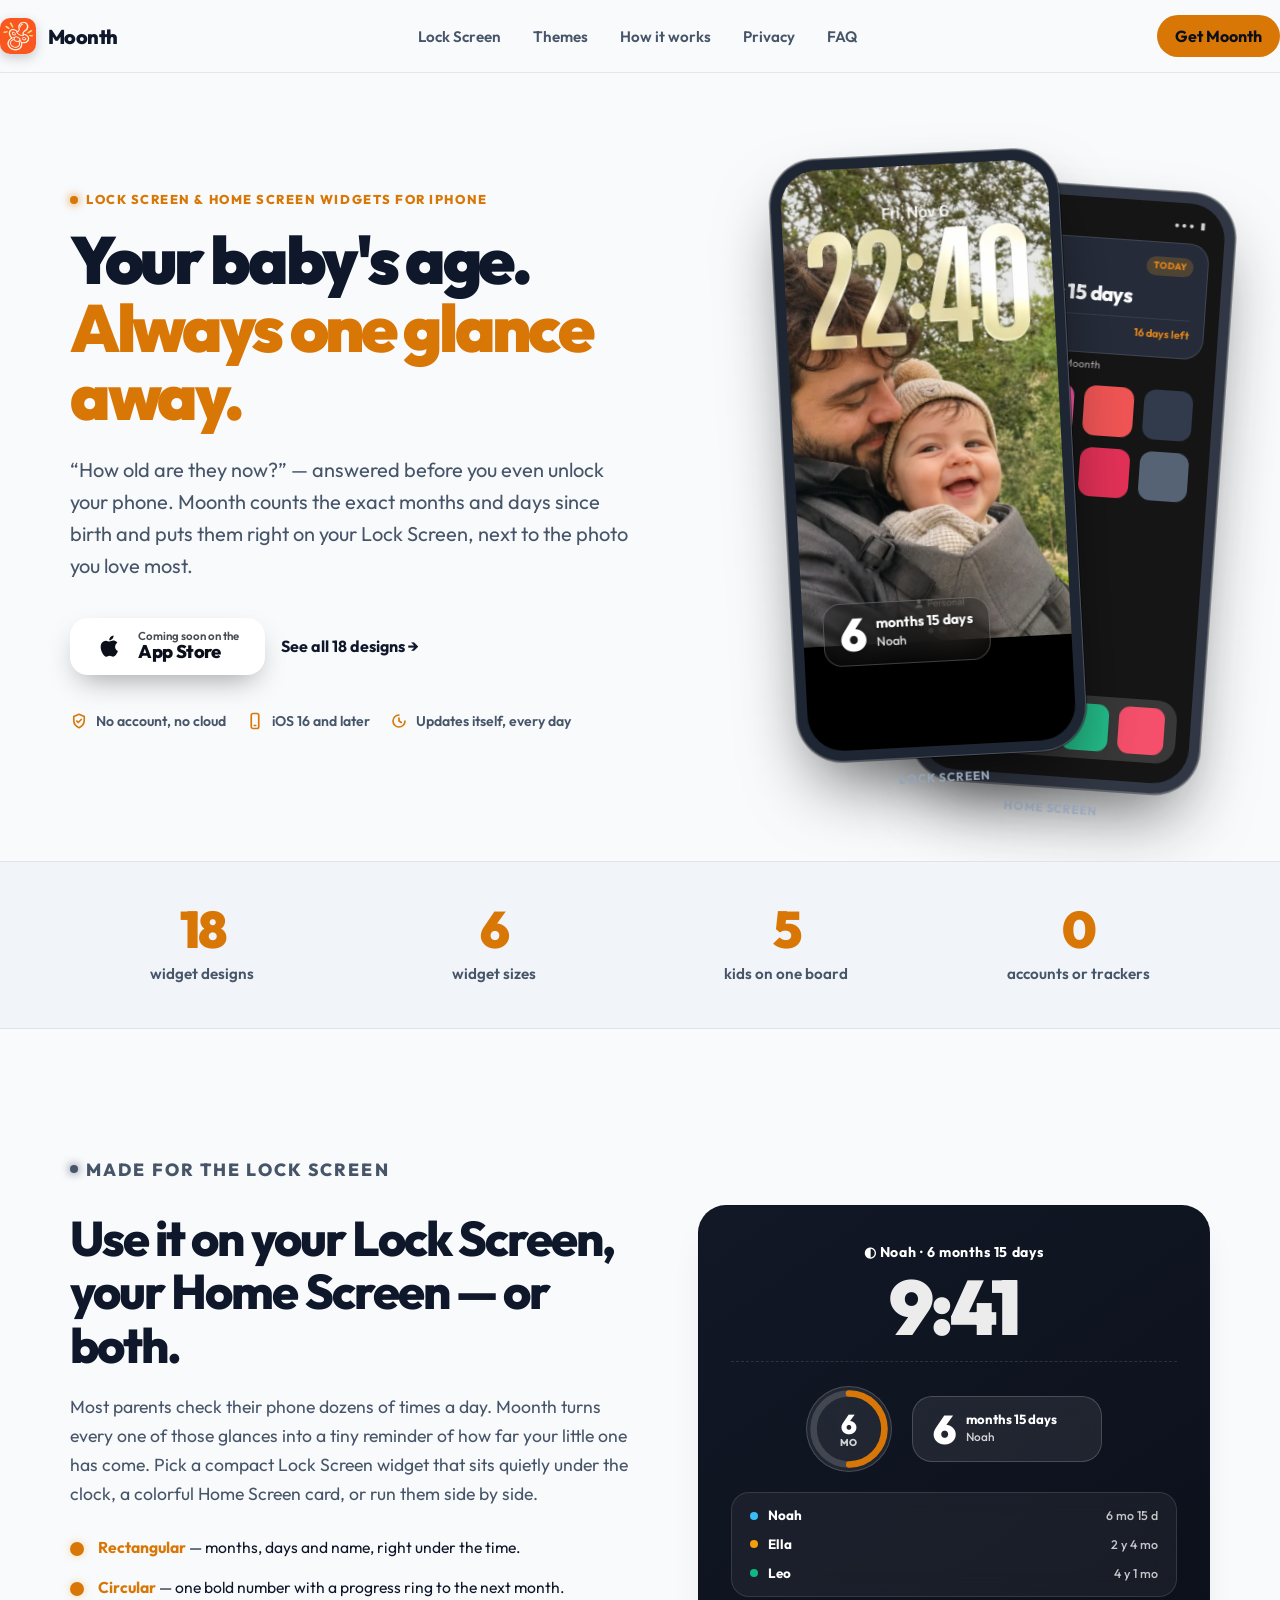
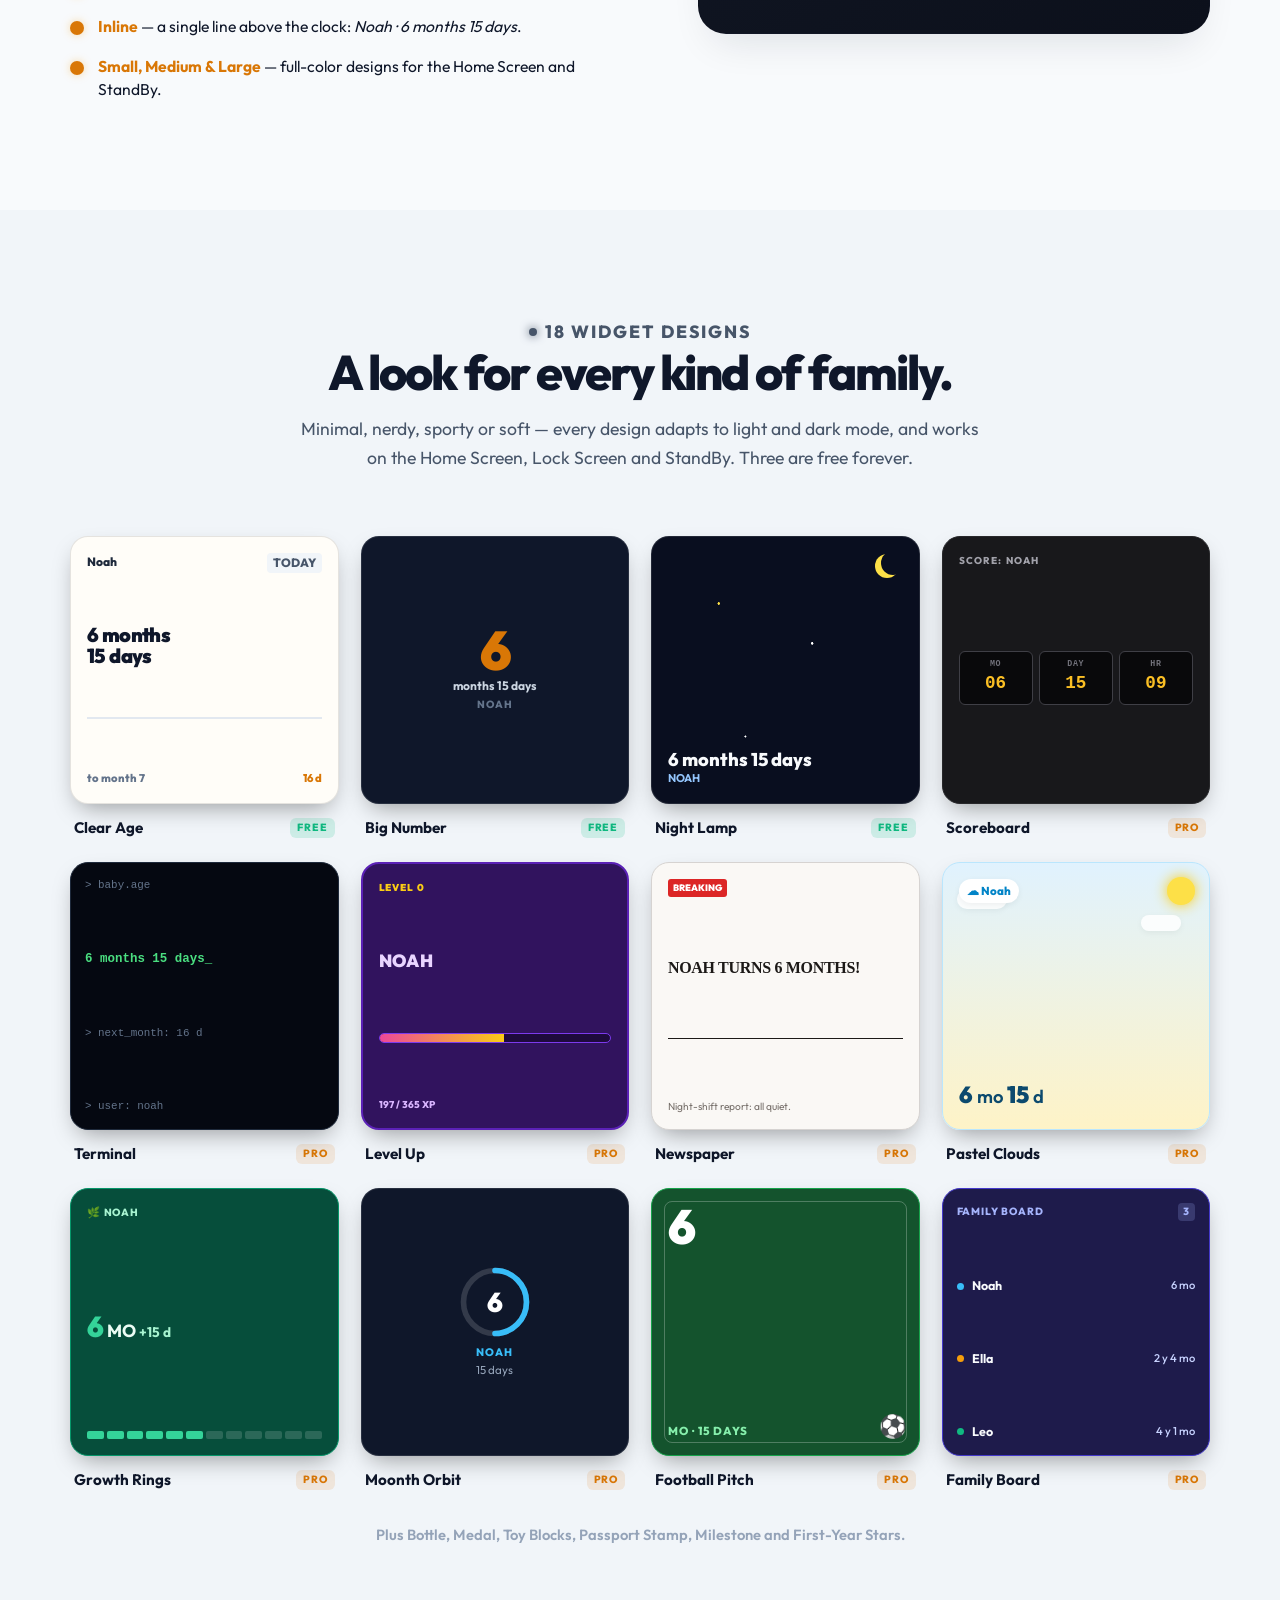
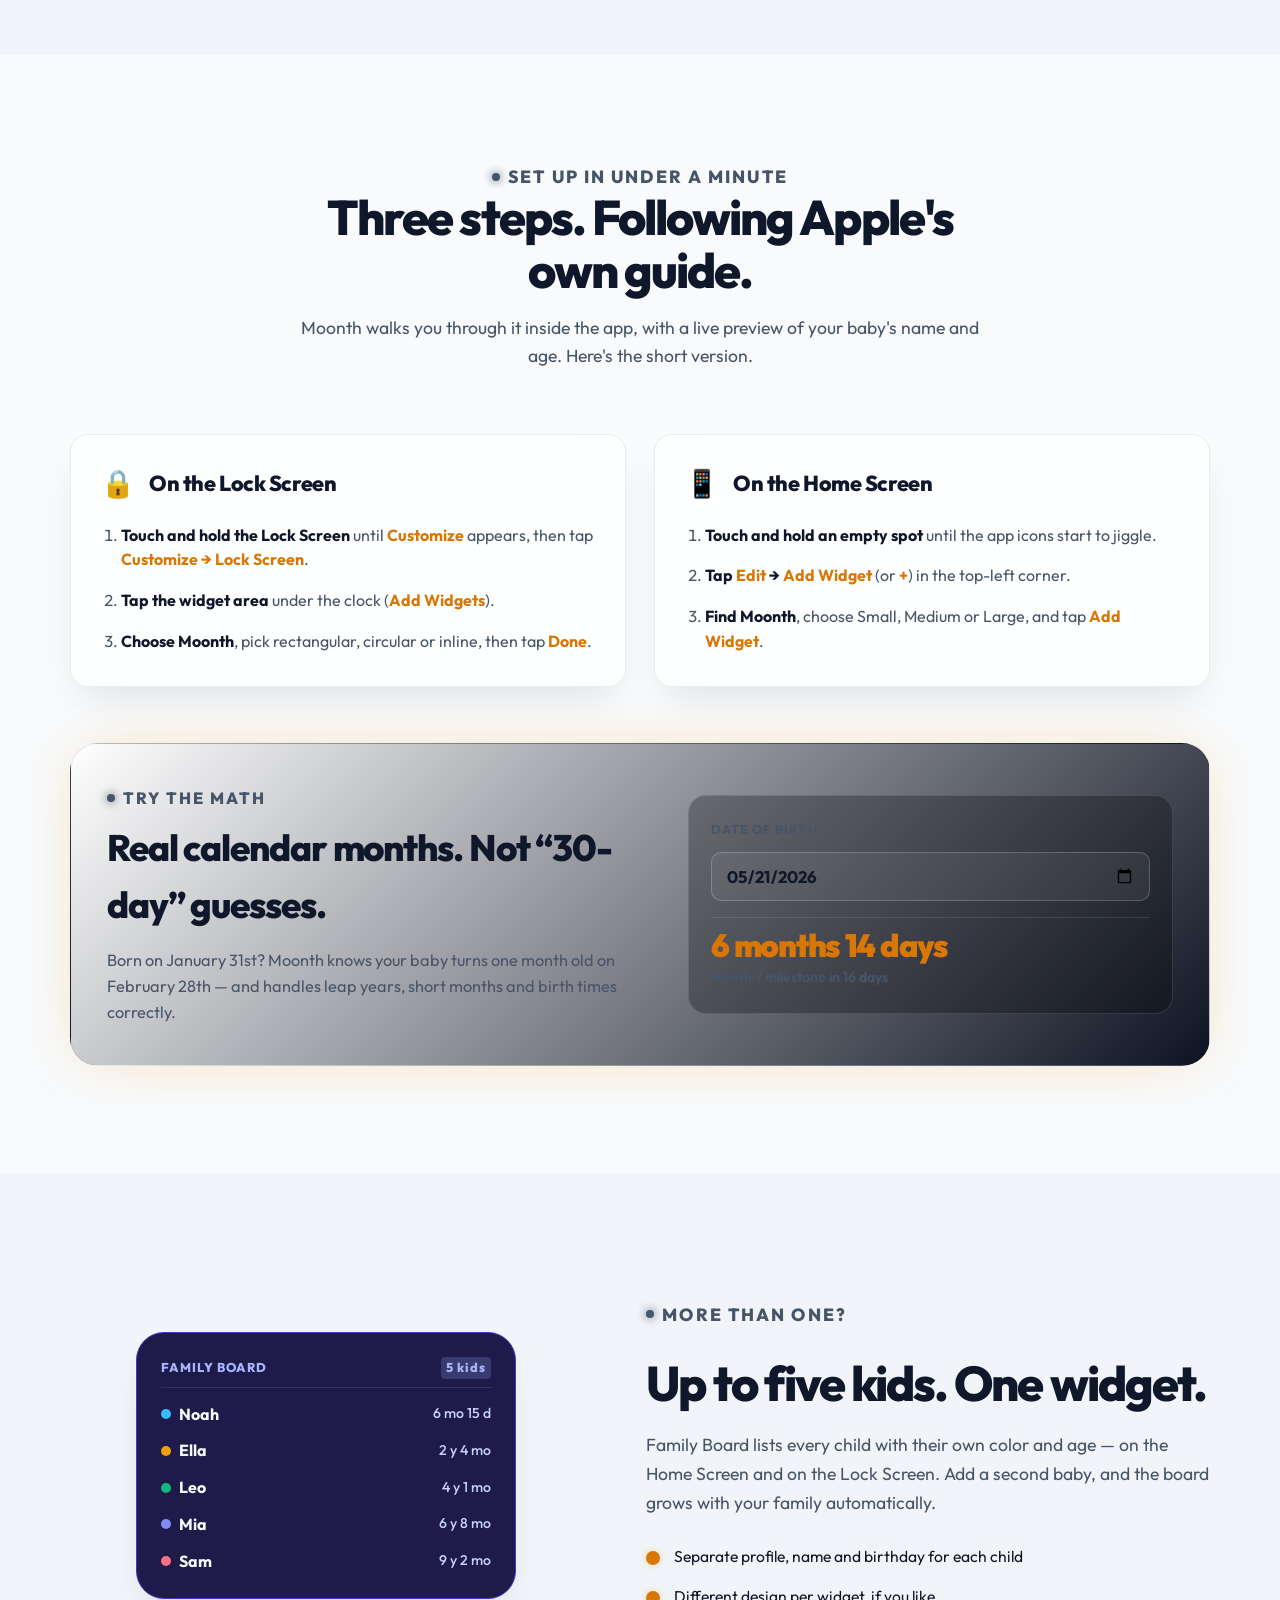
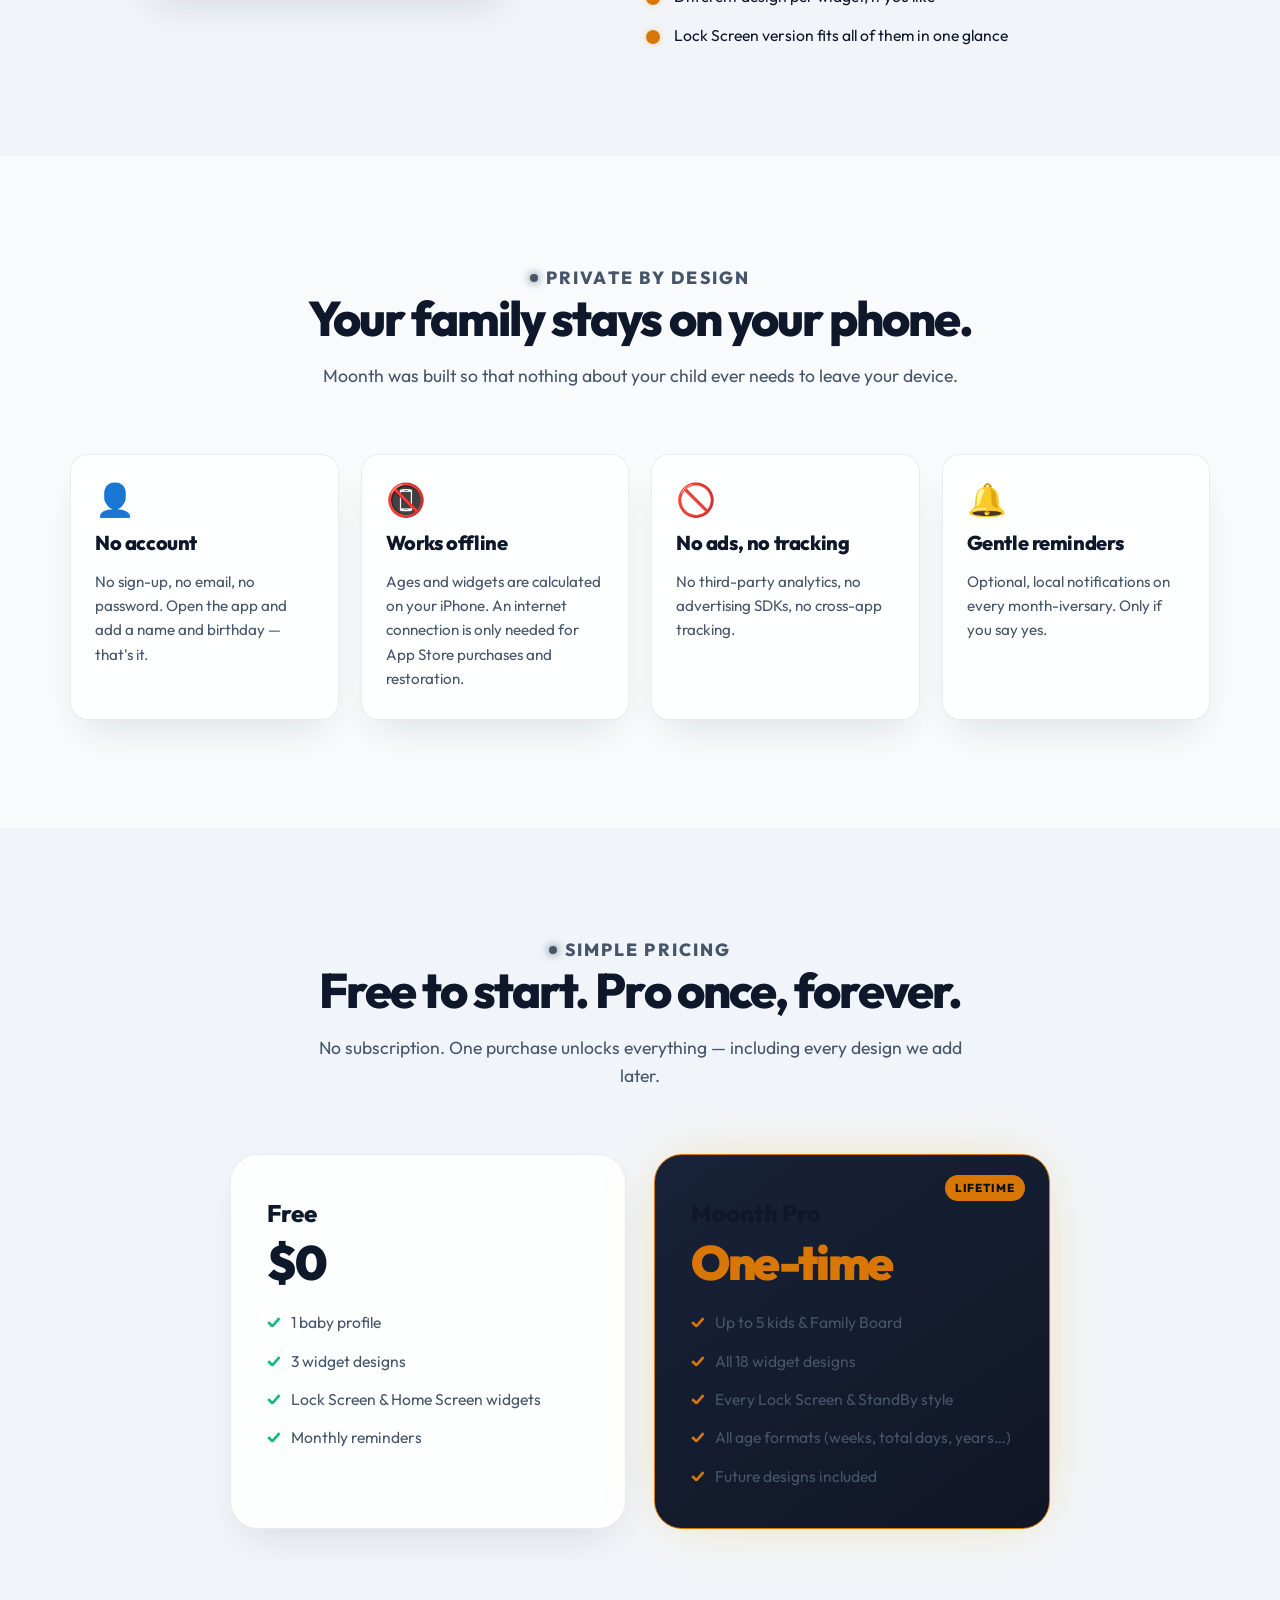
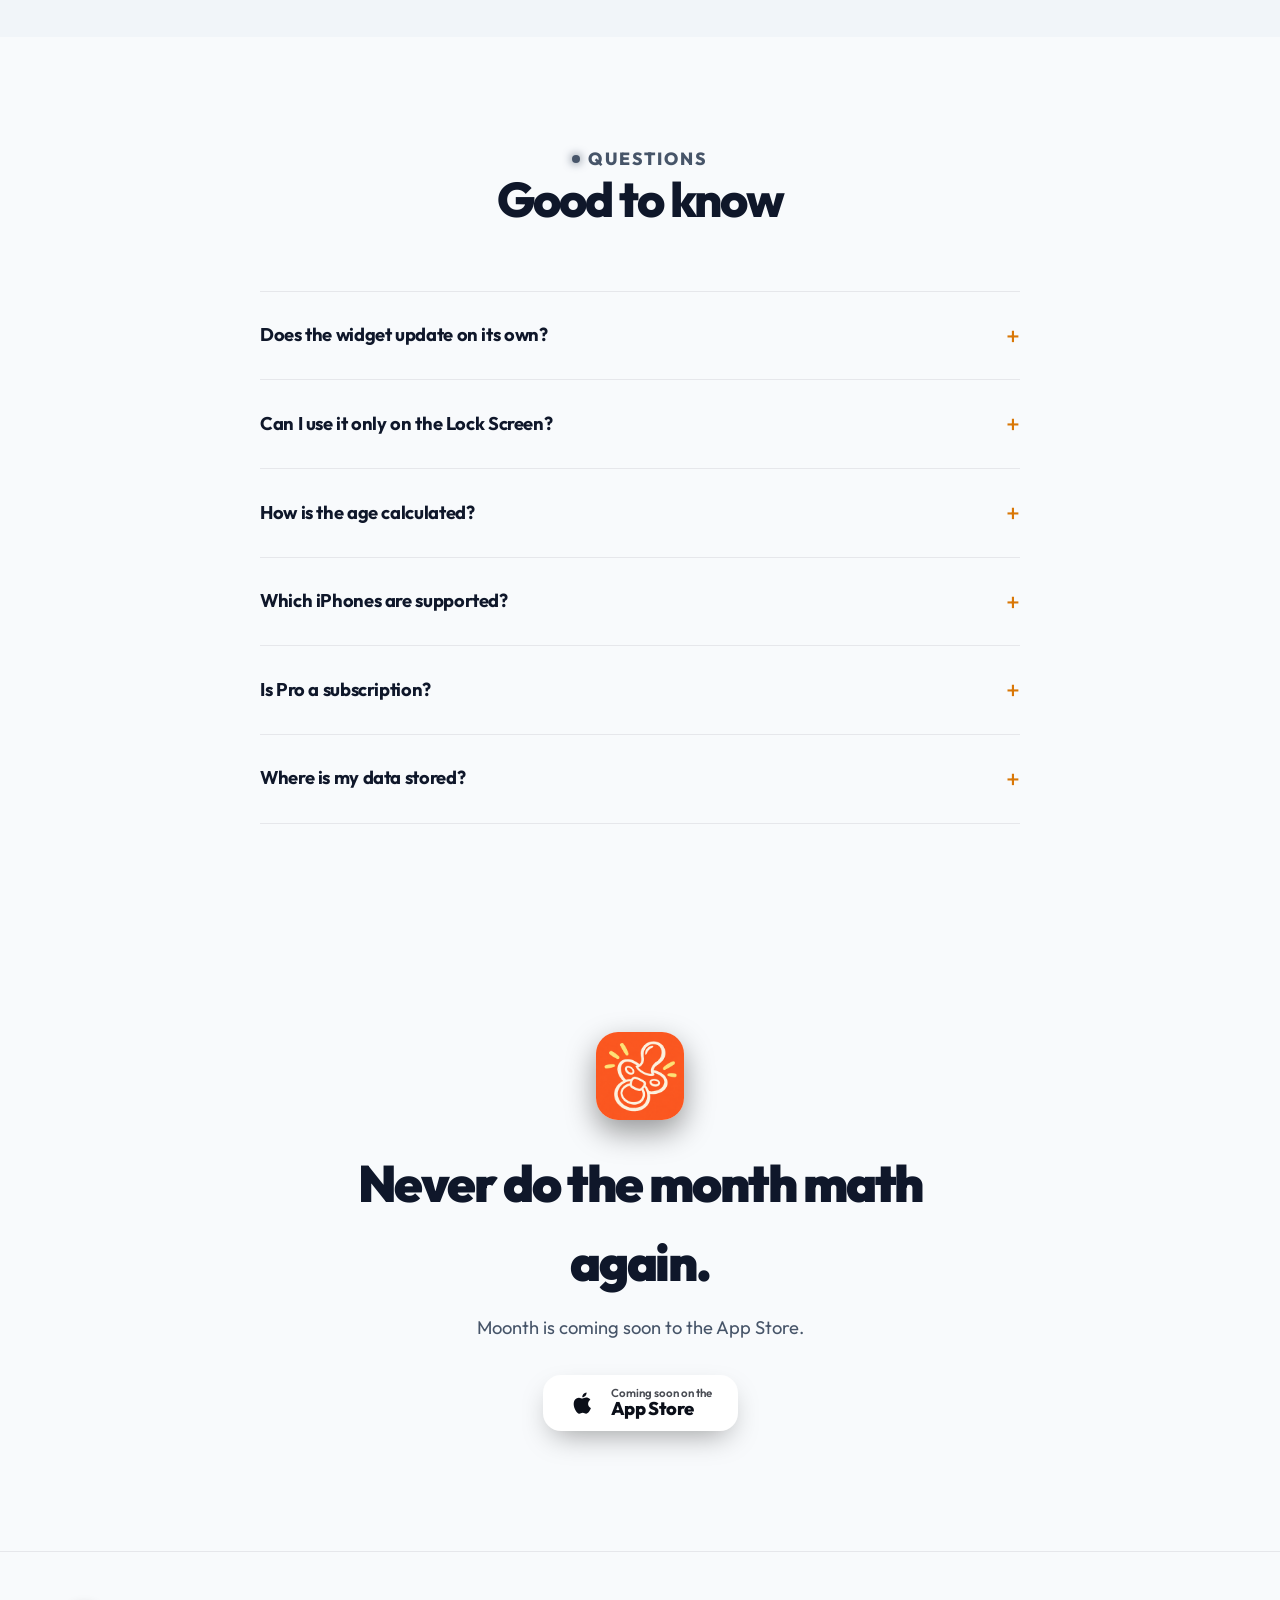
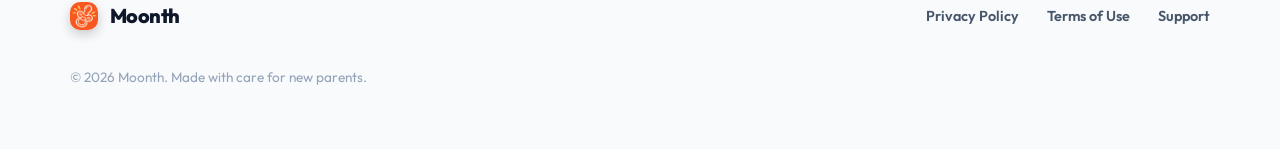
==== commit 9802e3e3: "fix: prepare Moonth landing page for launch" ====
--- a/index.html
+++ b/index.html
@@ -9,20 +9,23 @@
   <title>Moonth — Your baby's age, right on your Lock Screen</title>
   <meta name="description" content="Moonth shows your baby's exact age in months and days on your iPhone Lock Screen and Home Screen. 18 widget designs, up to 5 kids, no account, all data stays on your device.">
   <meta property="og:type" content="website">
+  <meta property="og:url" content="https://filintaa.github.io/moonth-privacy-policy/">
   <meta property="og:title" content="Moonth — Your baby's age, at a glance">
   <meta property="og:description" content="Lock Screen and Home Screen widgets that always know how old your baby is. No account. No tracking. Just glance.">
-  <meta property="og:image" content="assets/app-icon.png">
+  <meta property="og:image" content="https://filintaa.github.io/moonth-privacy-policy/assets/app-icon.png">
+  <meta property="og:image:alt" content="Moonth app icon">
   <meta name="twitter:card" content="summary">
+  <link rel="canonical" href="https://filintaa.github.io/moonth-privacy-policy/">
   <link rel="icon" href="assets/app-icon-256.png">
   <link rel="apple-touch-icon" href="assets/app-icon.png">
   <link rel="preload" as="image" href="assets/lockscreen.webp" type="image/webp" fetchpriority="high">
-  <link rel="stylesheet" href="styles.css?v=10">
-  <script src="script.js?v=10" defer></script>
+  <link rel="stylesheet" href="styles.css?v=11">
+  <script src="script.js?v=11" defer></script>
 </head>
 <body>
   <a class="skip-link" href="#main">Skip to content</a>
 
-  <header class="site-header">
+  <header class="header">
     <nav class="nav" aria-label="Main">
       <a class="brand" href="#top">
         <img src="assets/app-icon-256.png" alt="" width="36" height="36">
@@ -44,19 +47,19 @@
     <section class="hero" id="top">
       <div class="container hero-grid">
         <div class="hero-copy">
-          <p class="eyebrow"><span class="dot" aria-hidden="true"></span>Lock Screen &amp; Home Screen widgets for iPhone</p>
+          <p class="kicker">Lock Screen &amp; Home Screen widgets for iPhone</p>
           <h1>Your baby's age.<br><span class="accent">Always one glance away.</span></h1>
-          <p class="lead">“How old is he now?” — answered before you even unlock your phone. Moonth counts the exact months and days since birth and puts them right on your Lock Screen, next to the photo you love most.</p>
-
-          <div class="hero-actions" id="download">
-            <a class="store-badge" href="#download" aria-label="Coming soon on the App Store">
+          <p class="lead">“How old are they now?” — answered before you even unlock your phone. Moonth counts the exact months and days since birth and puts them right on your Lock Screen, next to the photo you love most.</p>
+
+          <div class="hero-cta" id="download">
+            <span class="store-badge store-badge-static" aria-label="Coming soon on the App Store">
               <svg viewBox="0 0 24 24" aria-hidden="true"><path d="M16.37 12.62c-.02-2.3 1.88-3.4 1.96-3.46-1.07-1.56-2.73-1.77-3.32-1.8-1.41-.14-2.76.83-3.47.83-.72 0-1.82-.81-3-.79-1.54.02-2.96.9-3.76 2.28-1.6 2.78-.41 6.9 1.15 9.16.76 1.1 1.67 2.34 2.86 2.3 1.15-.05 1.58-.74 2.97-.74 1.38 0 1.78.74 2.99.72 1.24-.02 2.02-1.12 2.77-2.23.88-1.28 1.24-2.52 1.26-2.59-.03-.01-2.4-.92-2.41-3.68ZM14.1 5.86c.63-.77 1.06-1.83.94-2.89-.91.04-2.02.61-2.67 1.37-.58.67-1.1 1.76-.96 2.8 1.02.08 2.06-.52 2.69-1.28Z"/></svg>
               <span><small>Coming soon on the</small><strong>App Store</strong></span>
-            </a>
+            </span>
             <a class="ghost-link" href="#themes">See all 18 designs <span aria-hidden="true">→</span></a>
           </div>
 
-          <ul class="trust" aria-label="Highlights">
+          <ul class="trust-list" aria-label="Highlights">
             <li><svg viewBox="0 0 24 24" aria-hidden="true"><path d="M12 3 5 6v5c0 4.8 2.9 8.3 7 10 4.1-1.7 7-5.2 7-10V6l-7-3Z"/><path d="m9 12 2 2 4-4"/></svg>No account, no cloud</li>
             <li><svg viewBox="0 0 24 24" aria-hidden="true"><rect x="7" y="2" width="10" height="20" rx="2.5"/><path d="M11 18h2"/></svg>iOS 16 and later</li>
             <li><svg viewBox="0 0 24 24" aria-hidden="true"><path d="M20 12a8 8 0 1 1-8-8"/><path d="M12 8v4l3 2"/></svg>Updates itself, every day</li>
@@ -122,7 +125,7 @@
         <div class="split-copy reveal">
           <p class="kicker">Made for the Lock Screen</p>
           <h2>Use it on your Lock Screen, your Home Screen — or both.</h2>
-          <p>Most dads check their phone dozens of times a day. Moonth turns every one of those glances into a tiny reminder of how far your little one has come. Pick a compact Lock Screen widget that sits quietly under the clock, a colorful Home Screen card, or run them side by side.</p>
+          <p>Most parents check their phone dozens of times a day. Moonth turns every one of those glances into a tiny reminder of how far your little one has come. Pick a compact Lock Screen widget that sits quietly under the clock, a colorful Home Screen card, or run them side by side.</p>
           <ul class="checks">
             <li><b>Rectangular</b> — months, days and name, right under the time.</li>
             <li><b>Circular</b> — one bold number with a progress ring to the next month.</li>
@@ -160,7 +163,7 @@
       <div class="container">
         <div class="section-head reveal">
           <p class="kicker">18 widget designs</p>
-          <h2>A look for every kind of dad.</h2>
+          <h2>A look for every kind of family.</h2>
           <p>Minimal, nerdy, sporty or soft — every design adapts to light and dark mode, and works on the Home Screen, Lock Screen and StandBy. Three are free forever.</p>
         </div>
 
@@ -349,7 +352,7 @@
         </div>
         <div class="privacy-grid">
           <div class="pcard reveal"><span aria-hidden="true">👤</span><h3>No account</h3><p>No sign-up, no email, no password. Open the app and add a name and birthday — that's it.</p></div>
-          <div class="pcard reveal"><span aria-hidden="true">📵</span><h3>Works offline</h3><p>Ages are calculated on your iPhone, inside the widget itself. No internet required, ever.</p></div>
+          <div class="pcard reveal"><span aria-hidden="true">📵</span><h3>Works offline</h3><p>Ages and widgets are calculated on your iPhone. An internet connection is only needed for App Store purchases and restoration.</p></div>
           <div class="pcard reveal"><span aria-hidden="true">🚫</span><h3>No ads, no tracking</h3><p>No third-party analytics, no advertising SDKs, no cross-app tracking.</p></div>
           <div class="pcard reveal"><span aria-hidden="true">🔔</span><h3>Gentle reminders</h3><p>Optional, local notifications on every month-iversary. Only if you say yes.</p></div>
         </div>
@@ -433,10 +436,10 @@
         <img src="assets/app-icon-256.png" alt="" width="88" height="88" loading="lazy">
         <h2>Never do the month math again.</h2>
         <p>Moonth is coming soon to the App Store.</p>
-        <a class="store-badge" href="#download" aria-label="Coming soon on the App Store">
+        <span class="store-badge store-badge-static" aria-label="Coming soon on the App Store">
           <svg viewBox="0 0 24 24" aria-hidden="true"><path d="M16.37 12.62c-.02-2.3 1.88-3.4 1.96-3.46-1.07-1.56-2.73-1.77-3.32-1.8-1.41-.14-2.76.83-3.47.83-.72 0-1.82-.81-3-.79-1.54.02-2.96.9-3.76 2.28-1.6 2.78-.41 6.9 1.15 9.16.76 1.1 1.67 2.34 2.86 2.3 1.15-.05 1.58-.74 2.97-.74 1.38 0 1.78.74 2.99.72 1.24-.02 2.02-1.12 2.77-2.23.88-1.28 1.24-2.52 1.26-2.59-.03-.01-2.4-.92-2.41-3.68ZM14.1 5.86c.63-.77 1.06-1.83.94-2.89-.91.04-2.02.61-2.67 1.37-.58.67-1.1 1.76-.96 2.8 1.02.08 2.06-.52 2.69-1.28Z"/></svg>
           <span><small>Coming soon on the</small><strong>App Store</strong></span>
-        </a>
+        </span>
       </div>
     </section>
   </main>
@@ -447,6 +450,7 @@
       <nav aria-label="Legal">
         <a href="privacy.html">Privacy Policy</a>
         <a href="terms.html">Terms of Use</a>
+        <a href="mailto:tekurunal@gmail.com?subject=Moonth%20Support">Support</a>
       </nav>
       <p>© <span id="year">2026</span> Moonth. Made with care for new parents.</p>
     </div>
--- a/styles.css
+++ b/styles.css
@@ -93,6 +93,15 @@
   text-decoration: none;
 }
 
+a:focus-visible,
+button:focus-visible,
+input:focus-visible,
+summary:focus-visible {
+  outline: 3px solid var(--amber);
+  outline-offset: 4px;
+  border-radius: 6px;
+}
+
 img, picture, svg {
   display: block;
   max-width: 100%;
@@ -144,6 +153,9 @@
   display: flex;
   align-items: center;
   gap: 32px;
+  margin: 0;
+  padding: 0;
+  list-style: none;
 }
 .nav-links a {
   font-size: 0.95rem;
@@ -223,6 +235,9 @@
   letter-spacing: -0.05em;
   margin: 0 0 24px;
 }
+.accent {
+  color: var(--amber);
+}
 .lead {
   font-size: clamp(1.1rem, 1.8vw, 1.25rem);
   color: var(--text-muted);
@@ -251,6 +266,13 @@
   transform: translateY(-2px);
   box-shadow: 0 18px 40px -10px rgba(245, 158, 11, 0.3);
 }
+.store-badge-static {
+  cursor: default;
+}
+.store-badge-static:hover {
+  transform: none;
+  box-shadow: 0 12px 30px -10px rgba(0, 0, 0, 0.4);
+}
 .store-badge svg {
   width: 28px;
   height: 28px;
@@ -272,6 +294,15 @@
   font-weight: 800;
   line-height: 1.15;
   letter-spacing: -0.02em;
+}
+.ghost-link {
+  color: var(--text);
+  font-weight: 700;
+  transition: color 0.2s var(--ease), transform 0.2s var(--ease);
+}
+.ghost-link:hover {
+  color: var(--amber);
+  transform: translateX(2px);
 }
 
 .trust-list {
